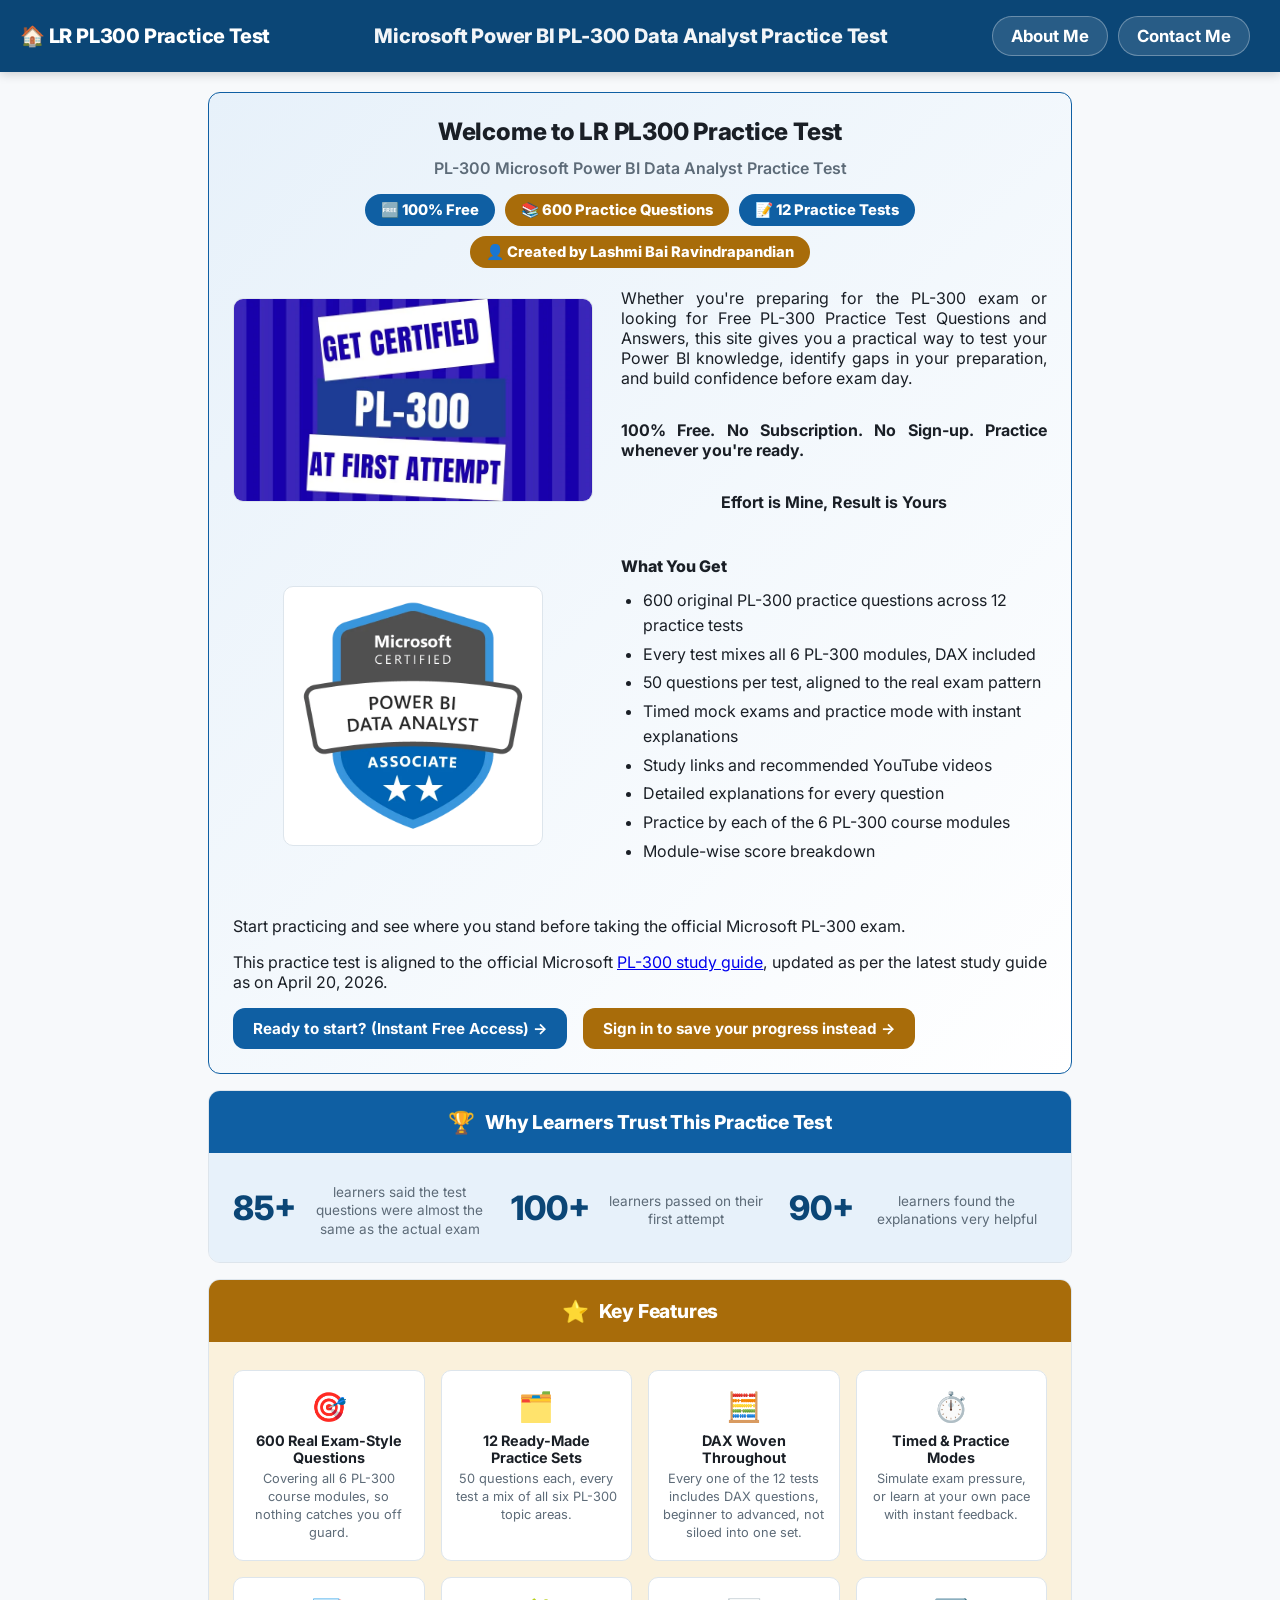
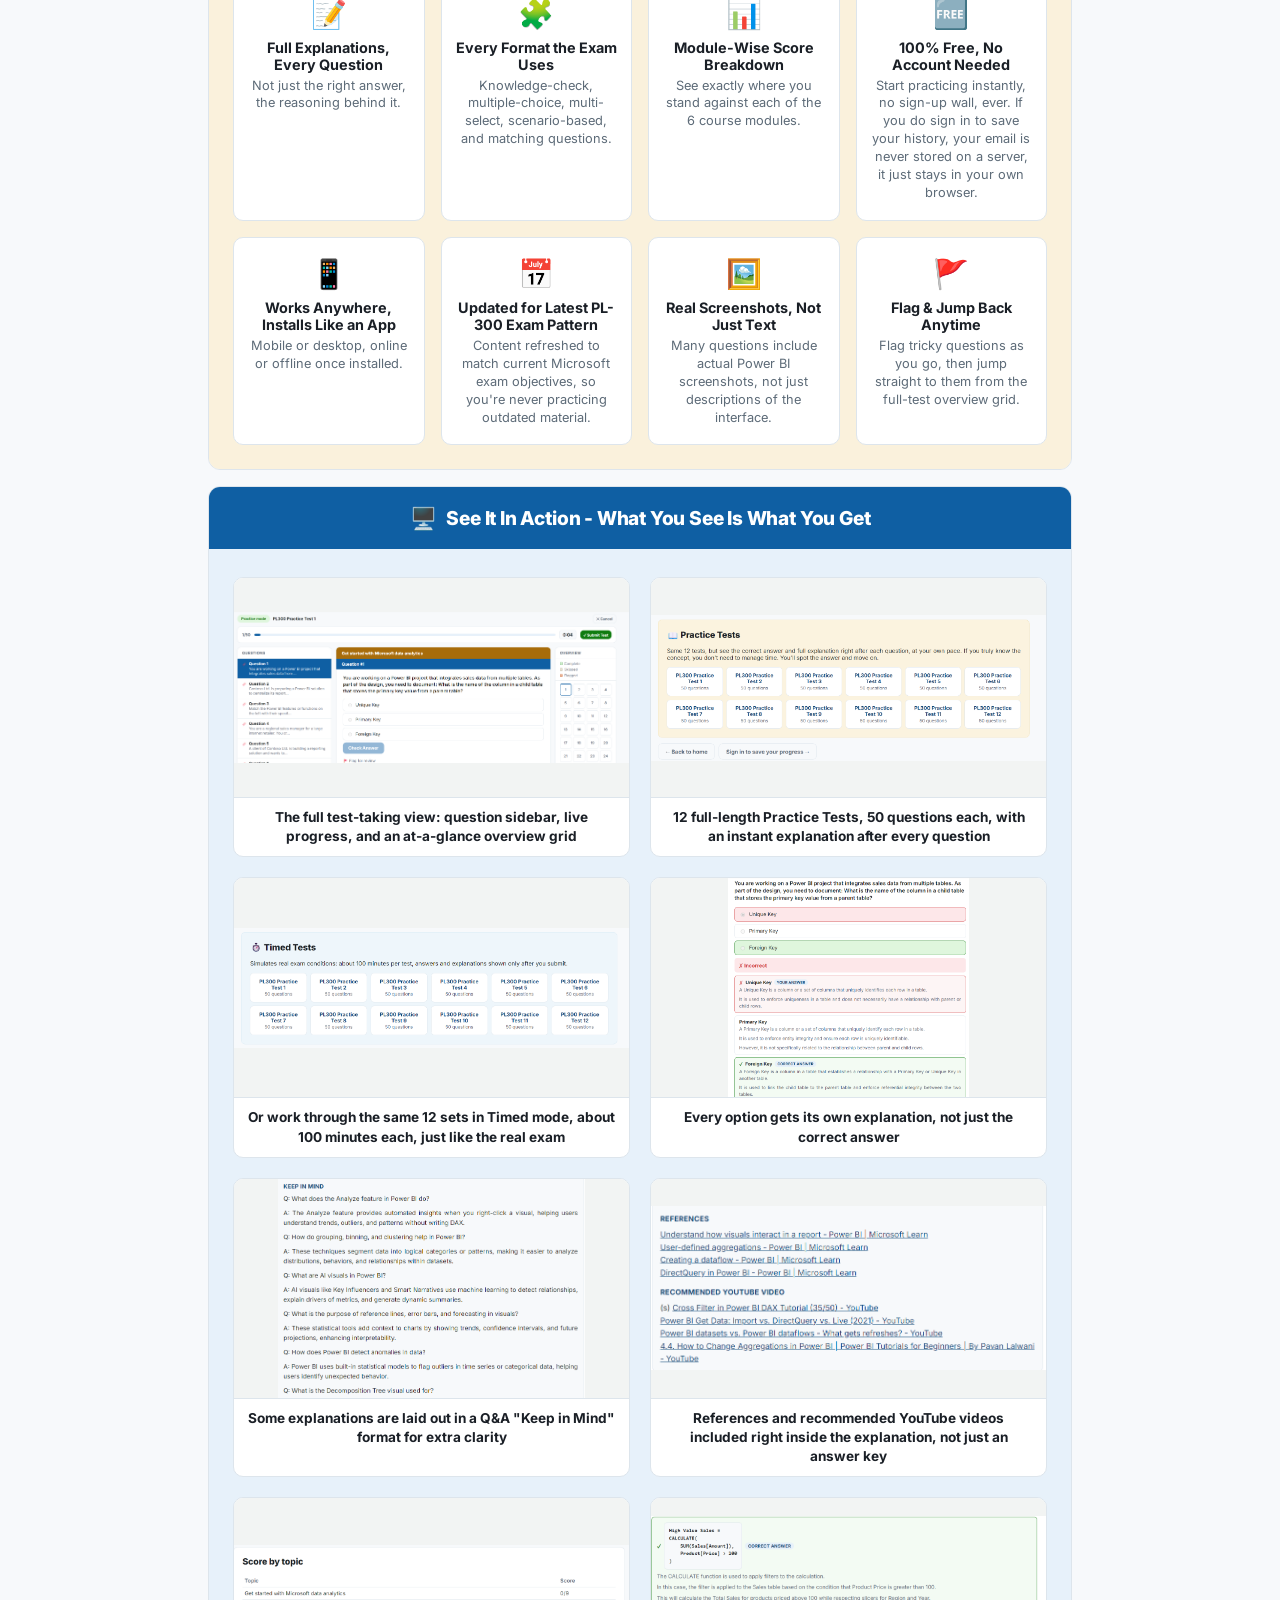
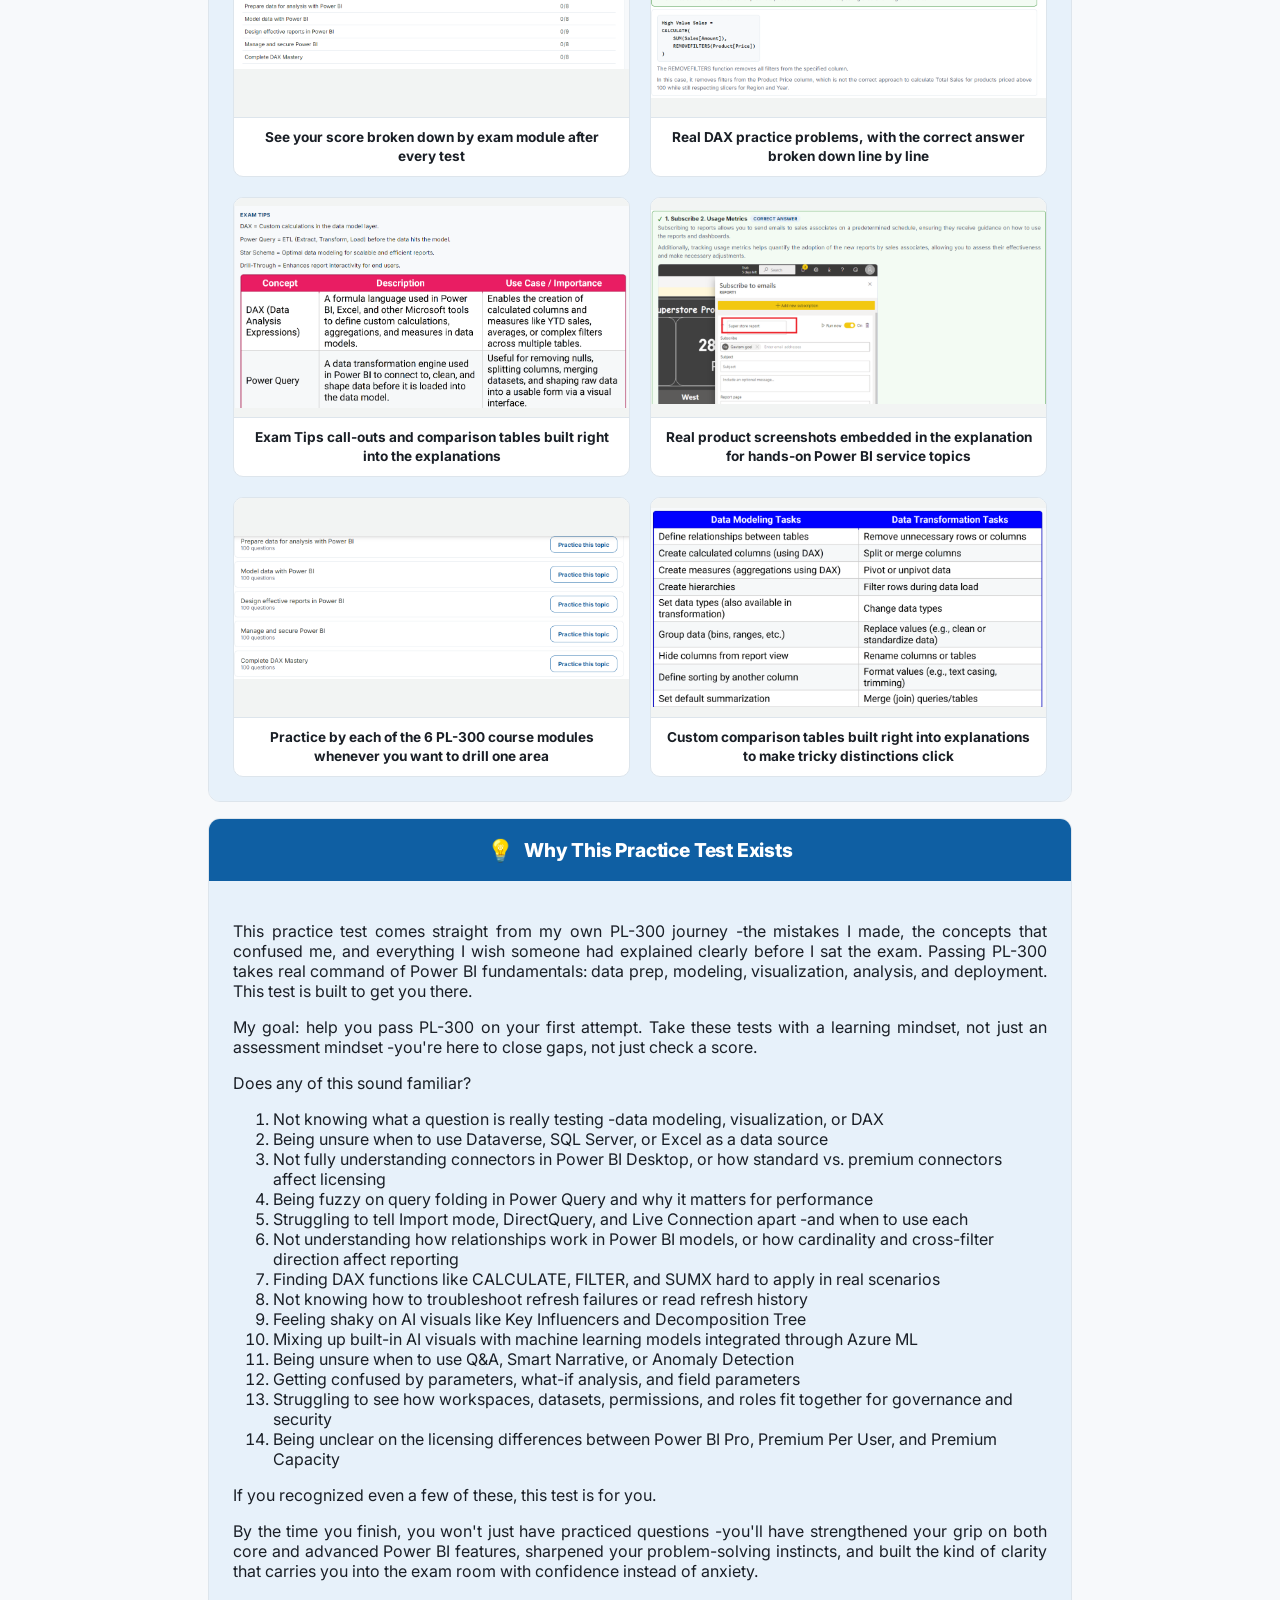
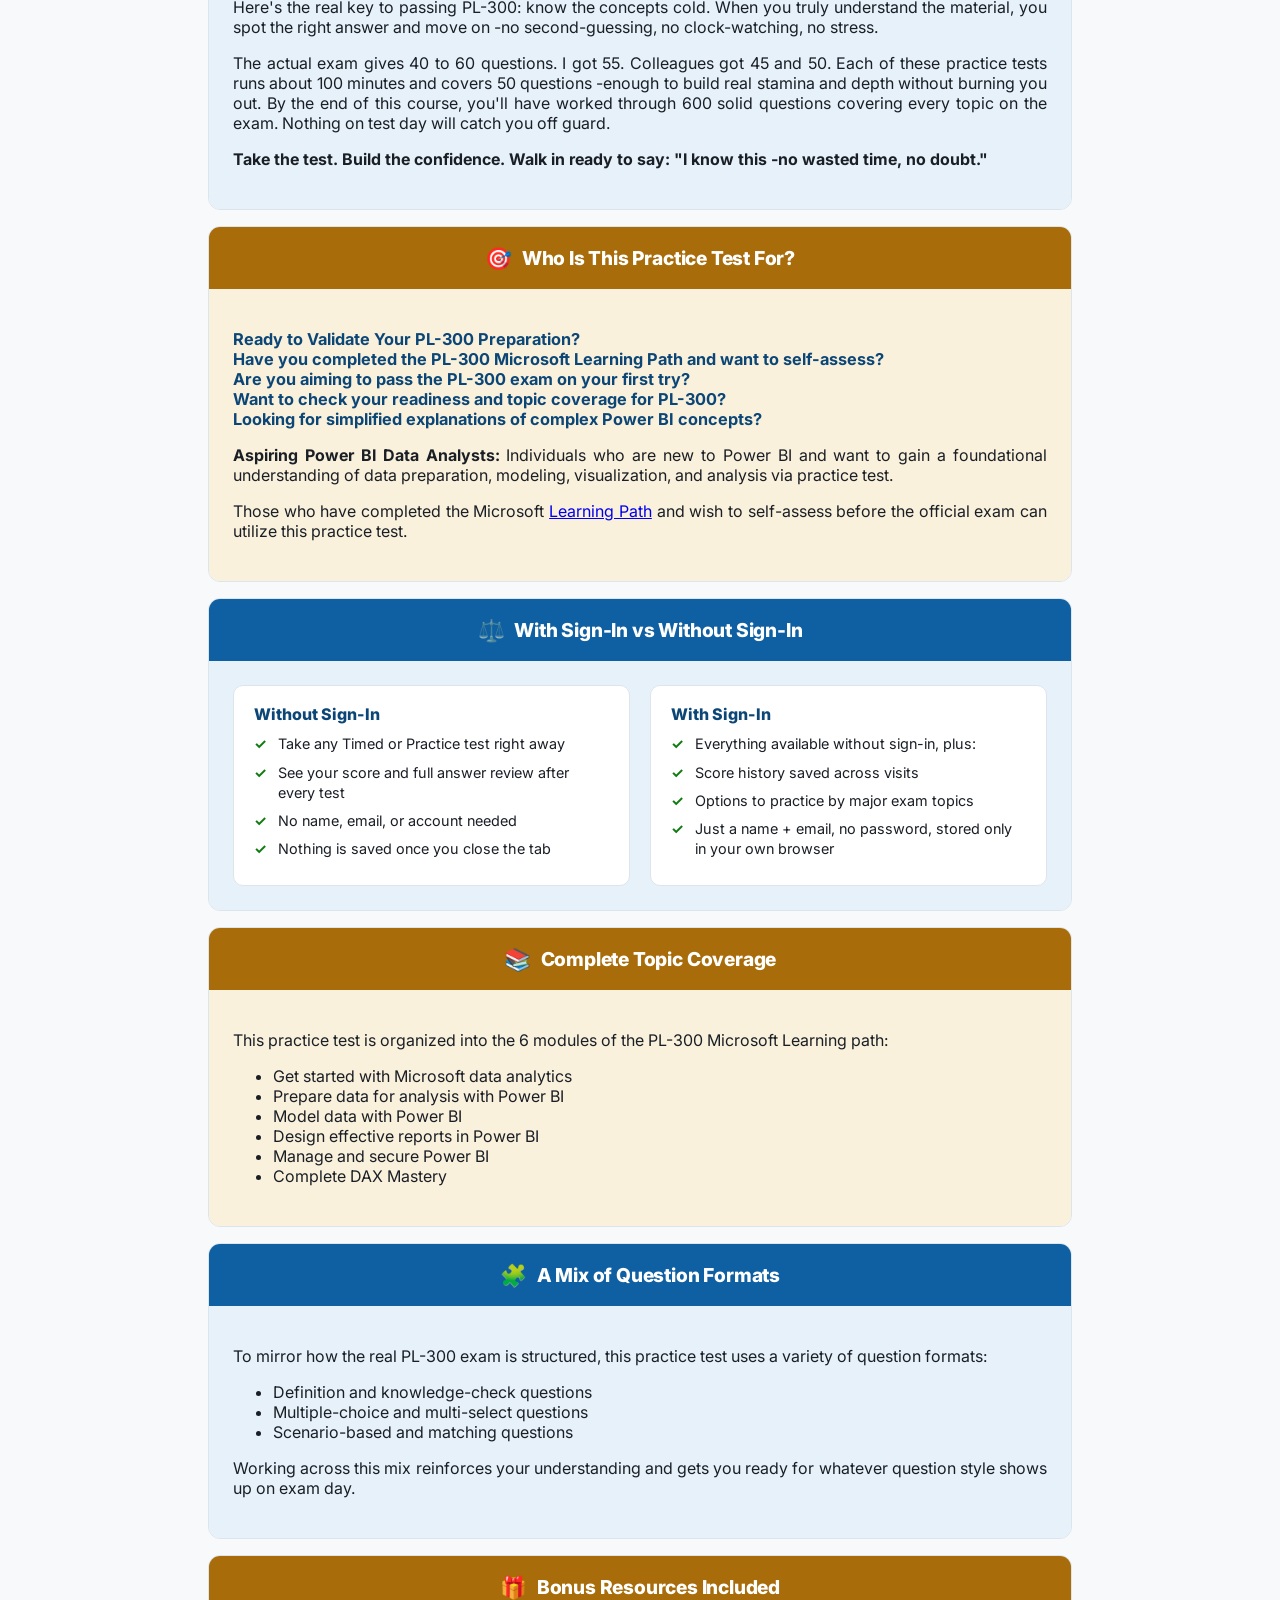
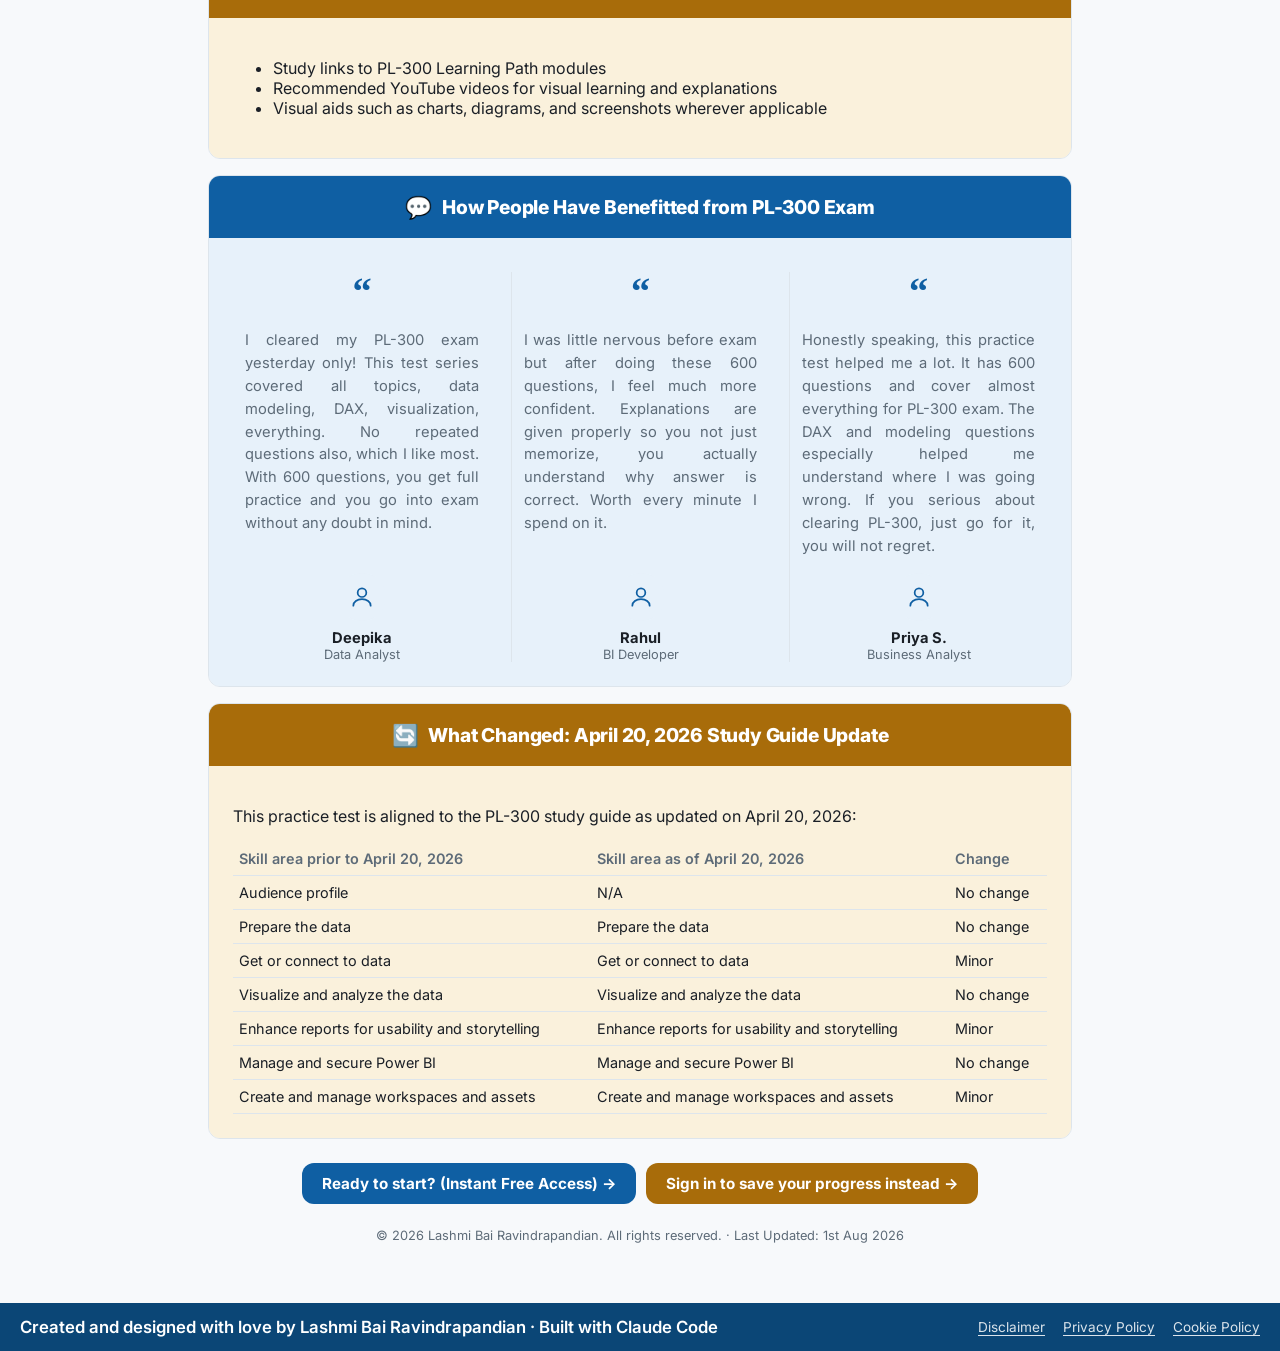
==== index.html @ 92939eab "Rewrite the 'Why I Created This Test' About page copy Per feedback: works in the "free resources wer" ====
<!doctype html>
<html lang="en">
<head>
  <meta charset="UTF-8" />
  <meta name="viewport" content="width=device-width, initial-scale=1, maximum-scale=1" />
  <title>LR PL300 Practice Test</title>
  <meta name="description" content="Free PL-300 (Microsoft Power BI Data Analyst) practice test created by Lashmi Bai Ravindrapandian, with instant explanations and score history." />
  <meta name="robots" content="index, follow" />
  <link rel="canonical" href="https://rlashmibai.github.io/LR-PL-300-Practice-Test/" />
  <meta property="og:type" content="website" />
  <meta property="og:url" content="https://rlashmibai.github.io/LR-PL-300-Practice-Test/" />
  <meta property="og:title" content="LR PL300 Practice Test" />
  <meta property="og:description" content="Free PL-300 (Microsoft Power BI Data Analyst) practice test created by Lashmi Bai Ravindrapandian, with instant explanations and score history." />
  <meta property="og:image" content="https://rlashmibai.github.io/LR-PL-300-Practice-Test/get-certified-banner.webp" />
  <meta name="twitter:card" content="summary_large_image" />
  <meta name="twitter:title" content="LR PL300 Practice Test" />
  <meta name="twitter:description" content="Free PL-300 (Microsoft Power BI Data Analyst) practice test created by Lashmi Bai Ravindrapandian, with instant explanations and score history." />
  <meta name="twitter:image" content="https://rlashmibai.github.io/LR-PL-300-Practice-Test/get-certified-banner.webp" />
  <link rel="manifest" href="manifest.json" />
  <meta name="theme-color" content="#0F5FA3" />
  <link rel="icon" href="icons/icon-192.png" />
  <link rel="apple-touch-icon" href="icons/icon-192.png" />
  <meta name="apple-mobile-web-app-capable" content="yes" />
  <meta name="apple-mobile-web-app-status-bar-style" content="default" />
  <meta name="apple-mobile-web-app-title" content="LR PL300" />
  <link rel="preconnect" href="https://fonts.googleapis.com" />
  <link rel="preconnect" href="https://fonts.gstatic.com" crossorigin />
  <link href="https://fonts.googleapis.com/css2?family=Inter:wght@400;500;600;700;800&display=swap" rel="stylesheet" />
  <link rel="stylesheet" href="style.css" />
</head>
<body>
  <header class="app-header">
    <div class="app-brand" id="appHomeLink" role="button" tabindex="0">🏠 LR PL300 Practice Test</div>
    <div class="app-header-title">Microsoft Power BI PL-300 Data Analyst Practice Test</div>
    <div class="app-header-right">
      <button class="header-nav-btn" id="headerAboutBtn" type="button">About Me</button>
      <button class="header-nav-btn" id="headerContactBtn" type="button">Contact Me</button>
      <div class="user-chip" id="userChip"></div>
    </div>
  </header>

  <button id="backToTopBtn" class="back-to-top" type="button" aria-label="Back to top" title="Back to top">▲</button>

  <div class="container">

    <!-- Home / landing page -->
    <section id="view-home" class="view active">

      <div class="card hero-card">
        <h2>Welcome to LR PL300 Practice Test</h2>
        <p class="hero-sub">PL-300 Microsoft Power BI Data Analyst Practice Test</p>
        <div class="hero-badges">
          <span class="hero-badge">🆓 100% Free</span>
          <span class="hero-badge">📚 600 Practice Questions</span>
          <span class="hero-badge">📝 12 Practice Tests</span>
          <span class="hero-badge">👤 Created by Lashmi Bai Ravindrapandian</span>
        </div>
        <div class="hero-grid">
          <img class="hero-image" src="get-certified-banner.webp" alt="Get Certified PL-300 at First Attempt" />
          <div class="hero-text">
            <p>Whether you're preparing for the PL-300 exam or looking for Free PL-300 Practice Test Questions and Answers, this site gives you a practical way to test your Power BI knowledge, identify gaps in your preparation, and build confidence before exam day.</p>
            <p><strong>100% Free. No Subscription. No Sign-up. Practice whenever you're ready.</strong></p>
            <p style="text-align:center;"><strong>Effort is Mine, Result is Yours</strong></p>
          </div>
        </div>

        <div class="hero-grid hero-grid-second">
          <img class="hero-image hero-badge-image" src="PL300-Data-Analyst-badge.webp" alt="Microsoft Certified: Power BI Data Analyst Associate badge" />
          <div class="hero-text">
            <p class="hero-text-list-heading">What You Get</p>
            <ul class="hero-text-list">
              <li>600 original PL-300 practice questions across 12 practice tests</li>
              <li>Every test mixes all 6 PL-300 modules, DAX included</li>
              <li>50 questions per test, aligned to the real exam pattern</li>
              <li>Timed mock exams and practice mode with instant explanations</li>
              <li>Study links and recommended YouTube videos</li>
              <li>Detailed explanations for every question</li>
              <li>Practice by each of the 6 PL-300 course modules</li>
              <li>Module-wise score breakdown</li>
            </ul>
          </div>
        </div>

        <div class="hero-closing">
          <p>Start practicing and see where you stand before taking the official Microsoft PL-300 exam.</p>
          <p>This practice test is aligned to the official Microsoft <a href="https://learn.microsoft.com/en-us/credentials/certifications/resources/study-guides/pl-300" target="_blank" rel="noopener">PL-300 study guide</a>, updated as per the latest study guide as on April 20, 2026.</p>
          <div class="btn-row">
            <button id="homeReadyBtn" class="btn brand-a">Ready to start? (Instant Free Access) →</button>
            <button id="homeGoToLoginBtn" class="btn brand-b">Sign in to save your progress instead →</button>
          </div>
        </div>
      </div>

      <div class="split-card pair-a">
        <div class="split-head"><span class="split-icon">🏆</span> Why Learners Trust This Practice Test</div>
        <div class="split-body">
          <div class="stats-row">
            <div class="stat-item stat-count-item">
              <div class="stat-count">85+</div>
              <div class="stat-count-label">learners said the test questions were almost the same as the actual exam</div>
            </div>
            <div class="stat-item stat-count-item">
              <div class="stat-count">100+</div>
              <div class="stat-count-label">learners passed on their first attempt</div>
            </div>
            <div class="stat-item stat-count-item">
              <div class="stat-count">90+</div>
              <div class="stat-count-label">learners found the explanations very helpful</div>
            </div>
          </div>
        </div>
      </div>

      <div class="split-card pair-b">
        <div class="split-head"><span class="split-icon">⭐</span> Key Features</div>
        <div class="split-body">
          <div class="feature-grid">
            <div class="feature-card-item">
              <div class="fci-icon">🎯</div>
              <div class="fci-title">600 Real Exam-Style Questions</div>
              <div class="fci-desc">Covering all 6 PL-300 course modules, so nothing catches you off guard.</div>
            </div>
            <div class="feature-card-item">
              <div class="fci-icon">🗂️</div>
              <div class="fci-title">12 Ready-Made Practice Sets</div>
              <div class="fci-desc">50 questions each, every test a mix of all six PL-300 topic areas.</div>
            </div>
            <div class="feature-card-item">
              <div class="fci-icon">🧮</div>
              <div class="fci-title">DAX Woven Throughout</div>
              <div class="fci-desc">Every one of the 12 tests includes DAX questions, beginner to advanced, not siloed into one set.</div>
            </div>
            <div class="feature-card-item">
              <div class="fci-icon">⏱️</div>
              <div class="fci-title">Timed &amp; Practice Modes</div>
              <div class="fci-desc">Simulate exam pressure, or learn at your own pace with instant feedback.</div>
            </div>
            <div class="feature-card-item">
              <div class="fci-icon">📝</div>
              <div class="fci-title">Full Explanations, Every Question</div>
              <div class="fci-desc">Not just the right answer, the reasoning behind it.</div>
            </div>
            <div class="feature-card-item">
              <div class="fci-icon">🧩</div>
              <div class="fci-title">Every Format the Exam Uses</div>
              <div class="fci-desc">Knowledge-check, multiple-choice, multi-select, scenario-based, and matching questions.</div>
            </div>
            <div class="feature-card-item">
              <div class="fci-icon">📊</div>
              <div class="fci-title">Module-Wise Score Breakdown</div>
              <div class="fci-desc">See exactly where you stand against each of the 6 course modules.</div>
            </div>
            <div class="feature-card-item">
              <div class="fci-icon">🆓</div>
              <div class="fci-title">100% Free, No Account Needed</div>
              <div class="fci-desc">Start practicing instantly, no sign-up wall, ever. If you do sign in to save your history, your email is never stored on a server, it just stays in your own browser.</div>
            </div>
            <div class="feature-card-item">
              <div class="fci-icon">📱</div>
              <div class="fci-title">Works Anywhere, Installs Like an App</div>
              <div class="fci-desc">Mobile or desktop, online or offline once installed.</div>
            </div>
            <div class="feature-card-item">
              <div class="fci-icon">📅</div>
              <div class="fci-title">Updated for Latest PL-300 Exam Pattern</div>
              <div class="fci-desc">Content refreshed to match current Microsoft exam objectives, so you're never practicing outdated material.</div>
            </div>
            <div class="feature-card-item">
              <div class="fci-icon">🖼️</div>
              <div class="fci-title">Real Screenshots, Not Just Text</div>
              <div class="fci-desc">Many questions include actual Power BI screenshots, not just descriptions of the interface.</div>
            </div>
            <div class="feature-card-item">
              <div class="fci-icon">🚩</div>
              <div class="fci-title">Flag &amp; Jump Back Anytime</div>
              <div class="fci-desc">Flag tricky questions as you go, then jump straight to them from the full-test overview grid.</div>
            </div>
          </div>
        </div>
      </div>

      <div class="split-card pair-a">
        <div class="split-head"><span class="split-icon">🖥️</span> See It In Action - What You See Is What You Get</div>
        <div class="split-body">
          <div class="screenshot-grid">
            <figure class="screenshot-item">
              <img src="images/wysiwyg-overview.png" alt="The full test-taking view with question sidebar, live progress, and answer overview" loading="lazy" />
              <figcaption>The full test-taking view: question sidebar, live progress, and an at-a-glance overview grid</figcaption>
            </figure>
            <figure class="screenshot-item">
              <img src="images/wysiwyg-practice-tests.png" alt="Grid of 12 Practice Tests with 50 questions each" loading="lazy" />
              <figcaption>12 full-length Practice Tests, 50 questions each, with an instant explanation after every question</figcaption>
            </figure>
            <figure class="screenshot-item">
              <img src="images/wysiwyg-timed-tests.png" alt="Grid of 12 Timed Tests simulating real exam conditions" loading="lazy" />
              <figcaption>Or work through the same 12 sets in Timed mode, about 100 minutes each, just like the real exam</figcaption>
            </figure>
            <figure class="screenshot-item">
              <img src="images/wysiwyg-answers.png" alt="Every answer option shown with its own explanation, correct and incorrect" loading="lazy" />
              <figcaption>Every option gets its own explanation, not just the correct answer</figcaption>
            </figure>
            <figure class="screenshot-item">
              <img src="images/wysiwyg-qa.png" alt="An explanation written in a question-and-answer Keep in Mind format" loading="lazy" />
              <figcaption>Some explanations are laid out in a Q&amp;A "Keep in Mind" format for extra clarity</figcaption>
            </figure>
            <figure class="screenshot-item">
              <img src="images/wysiwyg-references.png" alt="References and recommended YouTube videos inside an explanation" loading="lazy" />
              <figcaption>References and recommended YouTube videos included right inside the explanation, not just an answer key</figcaption>
            </figure>
            <figure class="screenshot-item">
              <img src="images/wysiwyg-scores.png" alt="Score breakdown by PL-300 exam module after a test" loading="lazy" />
              <figcaption>See your score broken down by exam module after every test</figcaption>
            </figure>
            <figure class="screenshot-item">
              <img src="images/wysiwyg-dax.png" alt="A DAX CALCULATE practice question with the correct answer explained line by line" loading="lazy" />
              <figcaption>Real DAX practice problems, with the correct answer broken down line by line</figcaption>
            </figure>
            <figure class="screenshot-item">
              <img src="images/wysiwyg-exam-tips.png" alt="An Exam Tips call-out with a comparison table of Power BI concepts" loading="lazy" />
              <figcaption>Exam Tips call-outs and comparison tables built right into the explanations</figcaption>
            </figure>
            <figure class="screenshot-item">
              <img src="images/wysiwyg-product-screenshot.png" alt="A real Power BI service screenshot embedded inside an explanation" loading="lazy" />
              <figcaption>Real product screenshots embedded in the explanation for hands-on Power BI service topics</figcaption>
            </figure>
            <figure class="screenshot-item">
              <img src="images/wysiwyg-practice-by-topic.png" alt="List of PL-300 course modules, each with a Practice this topic button" loading="lazy" />
              <figcaption>Practice by each of the 6 PL-300 course modules whenever you want to drill one area</figcaption>
            </figure>
            <figure class="screenshot-item">
              <img src="images/wysiwyg-custom-explanation.png" alt="A custom comparison table of data modeling tasks versus data transformation tasks" loading="lazy" />
              <figcaption>Custom comparison tables built right into explanations to make tricky distinctions click</figcaption>
            </figure>
          </div>
        </div>
      </div>

      <div class="split-card pair-a">
        <div class="split-head"><span class="split-icon">💡</span> Why This Practice Test Exists</div>
        <div class="split-body">
          <p>This practice test comes straight from my own PL-300 journey -the mistakes I made, the concepts that confused me, and everything I wish someone had explained clearly before I sat the exam. Passing PL-300 takes real command of Power BI fundamentals: data prep, modeling, visualization, analysis, and deployment. This test is built to get you there.</p>
          <p>My goal: help you pass PL-300 on your first attempt. Take these tests with a learning mindset, not just an assessment mindset -you're here to close gaps, not just check a score.</p>
          <p>Does any of this sound familiar?</p>
          <ol>
            <li>Not knowing what a question is really testing -data modeling, visualization, or DAX</li>
            <li>Being unsure when to use Dataverse, SQL Server, or Excel as a data source</li>
            <li>Not fully understanding connectors in Power BI Desktop, or how standard vs. premium connectors affect licensing</li>
            <li>Being fuzzy on query folding in Power Query and why it matters for performance</li>
            <li>Struggling to tell Import mode, DirectQuery, and Live Connection apart -and when to use each</li>
            <li>Not understanding how relationships work in Power BI models, or how cardinality and cross-filter direction affect reporting</li>
            <li>Finding DAX functions like CALCULATE, FILTER, and SUMX hard to apply in real scenarios</li>
            <li>Not knowing how to troubleshoot refresh failures or read refresh history</li>
            <li>Feeling shaky on AI visuals like Key Influencers and Decomposition Tree</li>
            <li>Mixing up built-in AI visuals with machine learning models integrated through Azure ML</li>
            <li>Being unsure when to use Q&amp;A, Smart Narrative, or Anomaly Detection</li>
            <li>Getting confused by parameters, what-if analysis, and field parameters</li>
            <li>Struggling to see how workspaces, datasets, permissions, and roles fit together for governance and security</li>
            <li>Being unclear on the licensing differences between Power BI Pro, Premium Per User, and Premium Capacity</li>
          </ol>
          <p>If you recognized even a few of these, this test is for you.</p>
          <p>By the time you finish, you won't just have practiced questions -you'll have strengthened your grip on both core and advanced Power BI features, sharpened your problem-solving instincts, and built the kind of clarity that carries you into the exam room with confidence instead of anxiety.</p>
          <p>Here's the real key to passing PL-300: know the concepts cold. When you truly understand the material, you spot the right answer and move on -no second-guessing, no clock-watching, no stress.</p>
          <p>The actual exam gives 40 to 60 questions. I got 55. Colleagues got 45 and 50. Each of these practice tests runs about 100 minutes and covers 50 questions -enough to build real stamina and depth without burning you out. By the end of this course, you'll have worked through 600 solid questions covering every topic on the exam. Nothing on test day will catch you off guard.</p>
          <p><strong>Take the test. Build the confidence. Walk in ready to say: "I know this -no wasted time, no doubt."</strong></p>
        </div>
      </div>

      <div class="split-card pair-b">
        <div class="split-head"><span class="split-icon">🎯</span> Who Is This Practice Test For?</div>
        <div class="split-body">
          <p class="who-tagline">Ready to Validate Your PL-300 Preparation?<br />Have you completed the PL-300 Microsoft Learning Path and want to self-assess?<br />Are you aiming to pass the PL-300 exam on your first try?<br />Want to check your readiness and topic coverage for PL-300?<br />Looking for simplified explanations of complex Power BI concepts?</p>
          <p><strong>Aspiring Power BI Data Analysts:</strong> Individuals who are new to Power BI and want to gain a foundational understanding of data preparation, modeling, visualization, and analysis via practice test.</p>
          <p>Those who have completed the Microsoft <a href="https://learn.microsoft.com/en-us/training/courses/pl-300t00" target="_blank" rel="noopener">Learning Path</a> and wish to self-assess before the official exam can utilize this practice test.</p>
        </div>
      </div>

      <div class="split-card pair-a">
        <div class="split-head"><span class="split-icon">⚖️</span> With Sign-In vs Without Sign-In</div>
        <div class="split-body">
          <div class="compare-grid">
            <div class="compare-col">
              <div class="compare-col-title">Without Sign-In</div>
              <ul class="compare-list">
                <li>Take any Timed or Practice test right away</li>
                <li>See your score and full answer review after every test</li>
                <li>No name, email, or account needed</li>
                <li>Nothing is saved once you close the tab</li>
              </ul>
            </div>
            <div class="compare-col">
              <div class="compare-col-title">With Sign-In</div>
              <ul class="compare-list">
                <li>Everything available without sign-in, plus:</li>
                <li>Score history saved across visits</li>
                <li>Options to practice by major exam topics</li>
                <li>Just a name + email, no password, stored only in your own browser</li>
              </ul>
            </div>
          </div>
        </div>
      </div>

      <div class="split-card pair-b">
        <div class="split-head"><span class="split-icon">📚</span> Complete Topic Coverage</div>
        <div class="split-body">
          <p>This practice test is organized into the 6 modules of the PL-300 Microsoft Learning path:</p>
          <ul>
            <li>Get started with Microsoft data analytics</li>
            <li>Prepare data for analysis with Power BI</li>
            <li>Model data with Power BI</li>
            <li>Design effective reports in Power BI</li>
            <li>Manage and secure Power BI</li>
            <li>Complete DAX Mastery</li>
          </ul>
        </div>
      </div>

      <div class="split-card pair-a">
        <div class="split-head"><span class="split-icon">🧩</span> A Mix of Question Formats</div>
        <div class="split-body">
          <p>To mirror how the real PL-300 exam is structured, this practice test uses a variety of question formats:</p>
          <ul>
            <li>Definition and knowledge-check questions</li>
            <li>Multiple-choice and multi-select questions</li>
            <li>Scenario-based and matching questions</li>
          </ul>
          <p>Working across this mix reinforces your understanding and gets you ready for whatever question style shows up on exam day.</p>
        </div>
      </div>

      <div class="split-card pair-b">
        <div class="split-head"><span class="split-icon">🎁</span> Bonus Resources Included</div>
        <div class="split-body">
          <ul>
            <li>Study links to PL-300 Learning Path modules</li>
            <li>Recommended YouTube videos for visual learning and explanations</li>
            <li>Visual aids such as charts, diagrams, and screenshots wherever applicable</li>
          </ul>
        </div>
      </div>

      <div class="split-card pair-a">
        <div class="split-head"><span class="split-icon">💬</span> How People Have Benefitted from PL-300 Exam</div>
        <div class="split-body">
        <div class="testimonial-grid">
          <div class="testimonial-card">
            <div class="testimonial-quote-mark">&ldquo;</div>
            <p class="testimonial-text">I cleared my PL-300 exam yesterday only! This test series covered all topics, data modeling, DAX, visualization, everything. No repeated questions also, which I like most. With 600 questions, you get full practice and you go into exam without any doubt in mind.</p>
            <div class="testimonial-avatar">
              <svg viewBox="0 0 24 24" fill="none"><circle cx="12" cy="8" r="4" stroke="currentColor" stroke-width="1.6"/><path d="M4 20c0-3.5 3.5-6 8-6s8 2.5 8 6" stroke="currentColor" stroke-width="1.6" stroke-linecap="round"/></svg>
            </div>
            <div class="testimonial-name">Deepika</div>
            <div class="testimonial-role">Data Analyst</div>
          </div>
          <div class="testimonial-card">
            <div class="testimonial-quote-mark">&ldquo;</div>
            <p class="testimonial-text">I was little nervous before exam but after doing these 600 questions, I feel much more confident. Explanations are given properly so you not just memorize, you actually understand why answer is correct. Worth every minute I spend on it.</p>
            <div class="testimonial-avatar">
              <svg viewBox="0 0 24 24" fill="none"><circle cx="12" cy="8" r="4" stroke="currentColor" stroke-width="1.6"/><path d="M4 20c0-3.5 3.5-6 8-6s8 2.5 8 6" stroke="currentColor" stroke-width="1.6" stroke-linecap="round"/></svg>
            </div>
            <div class="testimonial-name">Rahul</div>
            <div class="testimonial-role">BI Developer</div>
          </div>
          <div class="testimonial-card">
            <div class="testimonial-quote-mark">&ldquo;</div>
            <p class="testimonial-text">Honestly speaking, this practice test helped me a lot. It has 600 questions and cover almost everything for PL-300 exam. The DAX and modeling questions especially helped me understand where I was going wrong. If you serious about clearing PL-300, just go for it, you will not regret.</p>
            <div class="testimonial-avatar">
              <svg viewBox="0 0 24 24" fill="none"><circle cx="12" cy="8" r="4" stroke="currentColor" stroke-width="1.6"/><path d="M4 20c0-3.5 3.5-6 8-6s8 2.5 8 6" stroke="currentColor" stroke-width="1.6" stroke-linecap="round"/></svg>
            </div>
            <div class="testimonial-name">Priya S.</div>
            <div class="testimonial-role">Business Analyst</div>
          </div>
        </div>
        </div>
      </div>

      <div class="split-card pair-b">
        <div class="split-head"><span class="split-icon">🔄</span> What Changed: April 20, 2026 Study Guide Update</div>
        <div class="split-body">
          <p>This practice test is aligned to the PL-300 study guide as updated on April 20, 2026:</p>
          <table>
            <thead>
              <tr><th>Skill area prior to April 20, 2026</th><th>Skill area as of April 20, 2026</th><th>Change</th></tr>
            </thead>
            <tbody>
              <tr><td>Audience profile</td><td>N/A</td><td>No change</td></tr>
              <tr><td>Prepare the data</td><td>Prepare the data</td><td>No change</td></tr>
              <tr><td>Get or connect to data</td><td>Get or connect to data</td><td>Minor</td></tr>
              <tr><td>Visualize and analyze the data</td><td>Visualize and analyze the data</td><td>No change</td></tr>
              <tr><td>Enhance reports for usability and storytelling</td><td>Enhance reports for usability and storytelling</td><td>Minor</td></tr>
              <tr><td>Manage and secure Power BI</td><td>Manage and secure Power BI</td><td>No change</td></tr>
              <tr><td>Create and manage workspaces and assets</td><td>Create and manage workspaces and assets</td><td>Minor</td></tr>
            </tbody>
          </table>
        </div>
      </div>

      <div class="btn-row home-bottom-cta">
        <button id="homeReadyBtnBottom" class="btn brand-a">Ready to start? (Instant Free Access) →</button>
        <button id="homeGoToLoginBtnBottom" class="btn brand-b">Sign in to save your progress instead →</button>
      </div>

      <p class="copyright-note">&copy; 2026 Lashmi Bai Ravindrapandian. All rights reserved. &middot; Last Updated: 1st Aug 2026</p>

    </section>

    <!-- Choose Test: hero + 12 test-set buttons, no sign-in required -->
    <section id="view-choose-test" class="view">
      <div class="card hero-card">
        <div class="eyebrow">Microsoft Power BI PL-300 Exam</div>
        <h2>PL-300 Microsoft Power BI Data Analyst Practice Test</h2>
        <p class="hero-sub">Prepare smarter, not harder.</p>
        <p>Pick any test below to jump straight in, no sign-in required. All 12 tests are 50 questions each, every one blending all six PL-300 topic areas (including DAX) for realistic, well-rounded practice.</p>
      </div>

      <div class="card tint-blue">
        <h2>⏱️ Timed Tests</h2>
        <p>Simulates real exam conditions: about 100 minutes per test, answers and explanations shown only after you submit.</p>
        <div class="test-grid" id="chooseTimedGrid"></div>
      </div>

      <div class="card tint-gold">
        <h2>📖 Practice Tests</h2>
        <p>Same 12 tests, but see the correct answer and full explanation right after each question, at your own pace. If you truly know the concept, you don't need to manage time. You'll spot the answer and move on.</p>
        <div class="test-grid" id="choosePracticeGrid"></div>
      </div>

      <div class="btn-row">
        <button id="chooseTestGoHomeBtn" class="btn ghost">← Back to home</button>
        <button id="chooseTestLoginBtn" class="btn ghost">Sign in to save your progress →</button>
      </div>
    </section>

    <!-- Welcome / guest login -->
    <section id="view-welcome" class="view">
      <div class="card">
        <h2>Start practicing for PL-300</h2>
        <p>No account or password needed, just enter your name and email so we can save your scores and let you pick up where you left off.</p>
        <form id="welcomeForm">
          <label for="nameInput">Name</label>
          <input type="text" id="nameInput" placeholder="Your name" required />
          <label for="emailInput">Email</label>
          <input type="email" id="emailInput" placeholder="you@example.com" required />
          <div class="btn-row">
            <button type="submit" class="btn">Continue</button>
          </div>
        </form>
      </div>
    </section>

    <!-- Paused test -- shown instead of the home/dashboard page whenever a
         paused test exists, until the visitor picks Resume or Start Over. -->
    <section id="view-paused-test" class="view">
      <div class="card paused-test-card" style="text-align:center;">
        <div class="paused-test-icon">⏸</div>
        <h2>You have a paused test</h2>
        <p class="paused-test-name" id="pausedTestName"></p>
        <p class="paused-test-sub">Pick up right where you left off, or start this test over from the beginning.</p>
        <div class="btn-row" style="justify-content:center;">
          <button type="button" class="btn brand-a paused-resume-btn">▶ Resume Test</button>
          <button type="button" class="btn ghost paused-start-over-btn">Start Over</button>
        </div>
      </div>
    </section>

    <!-- Dashboard -->
    <section id="view-dashboard" class="view">
      <div class="card">
        <h2 id="dashGreeting">Welcome!</h2>
        <div class="btn-row">
          <button id="logoutBtn" class="btn ghost">Sign out</button>
        </div>
      </div>

      <div class="card tint-blue">
        <h2>⏱️ Timed Tests</h2>
        <p>50 questions, about 100 minutes per test, answers shown at the end.</p>
        <div class="test-grid" id="dashTimedGrid"></div>
      </div>

      <div class="card tint-gold">
        <h2>📖 Practice Tests</h2>
        <p>Same 12 tests, instant answer and explanation after each question.</p>
        <div class="test-grid" id="dashPracticeGrid"></div>
      </div>

      <div class="card">
        <h2>Practice by topic</h2>
        <div id="sectionList" class="section-list"></div>
      </div>

      <div class="card">
        <h2>Your past attempts</h2>
        <p id="historyEmpty" style="color:var(--text-muted)">No attempts yet. Take a test to see your history here.</p>
        <table id="historyTable" style="display:none">
          <thead><tr><th>Date</th><th>Test</th><th>Score</th><th>Result</th><th>Time</th></tr></thead>
          <tbody id="historyBody"></tbody>
        </table>
      </div>
    </section>

    <!-- Test taking: sidebar question list + main question panel -->
    <section id="view-test" class="view">
      <div class="test-topbar">
        <div class="test-topbar-left">
          <span class="mode-badge timed" id="modeBadge">Timed exam mode</span>
          <span class="test-name-label" id="testNameLabel"></span>
        </div>
        <div class="test-topbar-right">
          <button id="testPauseBtn" class="btn ghost small">⏸ Pause</button>
          <button id="testCancelBtn" class="btn ghost small">✕ Cancel</button>
        </div>
      </div>

      <div class="progress-row">
        <div class="progress-count" id="progressCount">1/–</div>
        <div class="progress-bar-track"><div class="progress-bar-fill" id="progressBarFill"></div></div>
        <div class="timer" id="timerDisplay">00:00</div>
        <button id="submitTestBtn" class="btn submit-btn small">✓ Submit Test</button>
      </div>

      <div class="test-layout">
        <aside class="test-sidebar">
          <div class="test-sidebar-header">Questions</div>
          <div class="test-sidebar-list" id="questionSidebarList"></div>
        </aside>

        <div class="test-main">
          <div class="card no-pad">
            <div class="q-topic-bar" id="qTopicBar"></div>
            <div class="q-number-bar">
              <span id="qNumberLabel"></span>
            </div>
            <div class="q-body-pad">
              <div class="question-text" id="questionText"></div>
              <div id="questionBody"></div>
              <div id="checkAnswerArea"></div>
              <div class="btn-row" style="justify-content:space-between; align-items:center;">
                <label class="flag-toggle-label"><input type="checkbox" id="flagToggle" /> 🚩 Flag for review</label>
                <button id="reportQuestionBtn" class="btn ghost small" type="button">⚠️ Report Question</button>
              </div>
            </div>
          </div>

          <div class="btn-row">
            <button id="prevQBtn" class="btn secondary">← Previous</button>
            <button id="nextQBtn" class="btn">Skip / Next →</button>
          </div>
        </div>

        <aside class="test-status-grid">
          <div class="test-sidebar-header">Overview</div>
          <div class="nav-grid-legend">
            <span><i class="legend-dot complete"></i> Complete</span>
            <span><i class="legend-dot skipped"></i> Skipped</span>
            <span><i class="legend-dot flagged"></i> Flagged</span>
          </div>
          <div class="nav-grid" id="navGrid"></div>
        </aside>
      </div>
    </section>

    <!-- Results -->
    <section id="view-results" class="view">
      <div class="card score-hero">
        <div class="pct" id="scorePct">0%</div>
        <div id="scoreDetail" style="color:var(--text-muted); margin:6px 0;"></div>
        <span class="badge" id="passBadge"></span>
      </div>

      <div class="card">
        <h2>Score by topic</h2>
        <table>
          <thead><tr><th>Topic</th><th>Score</th></tr></thead>
          <tbody id="sectionBreakdownBody"></tbody>
        </table>
      </div>

      <div class="card">
        <h2>Review answers</h2>
        <div id="reviewList"></div>
      </div>

      <div class="btn-row">
        <button id="backToDashBtn" class="btn">Back to dashboard</button>
      </div>
    </section>

    <!-- About -->
    <section id="view-about" class="view">
      <div class="card hero-card" style="text-align:center;">
        <h2>About Me - Lashmi Bai Ravindrapandian</h2>
      </div>

      <div class="card">
        <p>I'm <strong>Lashmi Bai Ravindrapandian</strong>, a Strategic PMO and Digital Transformation Leader with 14+ years of experience helping organizations deliver large transformation programs.</p>
        <p>Over the years, I have partnered closely with business and technology leaders to drive delivery excellence, strengthen governance, lead product management initiatives, and simplify operations.</p>
        <p>Passionate about developing future-ready organizations where People, Process, Technology and AI work together to accelerate innovation and transformation.</p>
        <p>Whether it is identifying customer pain points, building products from concept to launch, scaling teams, driving enterprise change, or using AI and automation, I focus on creating solutions that deliver meaningful business impact.</p>
      </div>

      <div class="split-card pair-a">
        <div class="split-head"><span class="split-icon">💡</span> Why I Created This Test</div>
        <div class="split-body">
          <p>As I worked toward the <strong>PL-300 Microsoft Power BI Data Analyst certification</strong>, I wanted to understand Power BI's data preparation, modeling, visualization, and analysis capabilities more deeply. While studying, I realized that learning the material was only one part of the preparation. The real challenge was applying that knowledge to questions and recognizing where there were still gaps.</p>
          <p>When I was preparing, good free practice resources were hard to find. That is why I created this practice test — to bridge that gap for others on the same journey.</p>
          <p>I curated all 600 questions using my own study notes, then used <strong>GitHub and Claude Code</strong> to build and develop the application.</p>
          <p>I hope it helps you prepare with confidence and makes your PL-300 journey a little easier.</p>
        </div>
      </div>

      <div class="split-card pair-b">
        <div class="split-head"><span class="split-icon">❤️</span> Why This Is Free</div>
        <div class="split-body">
          <p>I believe good learning resources should be accessible to anyone who is willing to put in the effort to learn.</p>
          <p>There are many excellent courses and resources available, but I wanted to create something that could sit alongside them as a simple, practical practice tool without another subscription or paywall.</p>
          <p>So this practice test is completely free, with no ads and no hidden costs. Sign-in is optional and only exists for those who want to save their scores and practice history across visits.</p>
          <p>I built this as a learning resource, and I hope it becomes a useful part of your preparation. Use it to practice, find your gaps, and walk into your PL-300 exam feeling prepared and confident.</p>
          <p>Good luck with your certification journey.</p>
        </div>
      </div>

      <div class="btn-row">
        <button id="aboutGoHomeBtn" class="btn ghost">← Back to home</button>
      </div>
    </section>

    <!-- Contact -->
    <section id="view-contact" class="view">
      <div class="card hero-card">
        <div class="eyebrow">Get In Touch</div>
        <h2>Contact &amp; Feedback</h2>
        <p>Spotted a wrong answer, a broken link, or just want to say hello? Passed your PL-300 exam and want to share your experience? I'd love to hear from you.</p>
        <p>Send a message below and it goes straight to my inbox.</p>
        <p>Your feedback helps me improve the practice test and can help other learners preparing for the Microsoft Power BI Data Analyst (PL-300) exam.</p>
        <div class="btn-row">
          <a href="https://www.linkedin.com/in/lashmibairavindrapandian" target="_blank" rel="noopener" class="btn linkedin-btn">🔗 Connect on LinkedIn</a>
        </div>
      </div>

      <div class="card">
        <form id="contactForm">
          <label for="contactName">Name</label>
          <input type="text" id="contactName" name="name" placeholder="Your name" required />
          <label for="contactEmail">Your email</label>
          <input type="email" id="contactEmail" name="email" placeholder="you@example.com" required />
          <label for="contactMessage">Message</label>
          <textarea id="contactMessage" name="message" rows="5" placeholder="Let me know what's on your mind..." required></textarea>
          <div class="btn-row">
            <button type="submit" class="btn" id="contactSubmitBtn">Send feedback</button>
          </div>
          <p class="contact-status" id="contactStatus"></p>
        </form>
      </div>

      <div class="btn-row">
        <button id="contactGoHomeBtn" class="btn ghost">← Back to home</button>
      </div>
    </section>

    <!-- Disclaimer -->
    <section id="view-disclaimer" class="view">
      <div class="card hero-card">
        <div class="eyebrow">Legal</div>
        <h2>Disclaimer</h2>
      </div>
      <div class="card">
        <p>LR PL300 Practice Test is an independent PL-300 certification preparation resource created by Lashmi Bai Ravindrapandian. It is not affiliated with, endorsed by, sponsored by, or otherwise connected to Microsoft Corporation.</p>
        <p>Microsoft, Power BI, Power BI Desktop, Power BI Service, Power Query, DAX, PL-300, and other referenced names are trademarks of Microsoft Corporation, used for identification purposes only.</p>
        <p>All 600 questions, options, and explanations are original and personally written by me, based on my study and PL-300 preparation. They are not AI-generated. Claude Code and GitHub were used only to build, manage, and publish the website, not to create the exam content.</p>
        <p>I make every effort to keep this practice test updated with changes to the Microsoft PL-300 exam, Power BI, and related technologies. However, Microsoft may update its exam content and products at any time. Please verify the information against Microsoft's official resources before taking the exam.</p>
      </div>
      <div class="btn-row">
        <button id="disclaimerGoHomeBtn" class="btn ghost">← Back to home</button>
      </div>
    </section>

    <!-- Privacy Policy -->
    <section id="view-privacy" class="view">
      <div class="card hero-card">
        <div class="eyebrow">Legal</div>
        <h2>Privacy Policy</h2>
      </div>
      <div class="card">
        <h3>What this site collects</h3>
        <p>You can take every practice test on this site with no sign-in at all. If you choose to sign in to save your score history, all that's asked for is a name and email address, no password. That name/email and your score history are stored only in your own browser's local storage (localStorage). They are never transmitted to, or stored on, any server or database run by this site, because this site doesn't have one, it's a static page.</p>
        <p>That also means your data lives only on the device and browser you signed in with. Clearing your browser data, or switching devices/browsers, will clear it too, and there's no way for me to recover it for you.</p>
        <h3>Contact form</h3>
        <p>If you use the Contact page, the name, email, and message you submit are sent via FormSubmit.co, a third-party form-delivery service, to reach the site owner's inbox. That information is used only to respond to you, never for marketing, and never sold or shared with anyone else.</p>
        <h3>No ads, no tracking</h3>
        <p>This site runs no advertising and no third-party analytics or advertising-tracking scripts. The only external resources loaded are Google Fonts (for the site's typeface) and, each time you start a practice test, a single anonymous ping to a private Google Sheet the site owner uses to see roughly how many tests are being started. That ping contains only a timestamp and which test was opened, no name, email, or other personal data, and it is never tied to you individually.</p>
        <h3>Changes to this policy</h3>
        <p>If this policy ever changes, the update will be posted on this page.</p>
      </div>
      <div class="btn-row">
        <button id="privacyGoHomeBtn" class="btn ghost">← Back to home</button>
      </div>
    </section>

    <!-- Cookie Policy -->
    <section id="view-cookies" class="view">
      <div class="card hero-card">
        <div class="eyebrow">Legal</div>
        <h2>Cookie Policy</h2>
      </div>
      <div class="card">
        <p>This site does not use cookies for tracking, advertising, or analytics.</p>
        <p>To remember an optional sign-in (name and email) and your score history between visits, the site uses your browser's local storage (localStorage) rather than cookies. That data stays on your device and is never sent to a server.</p>
        <p>The site's font is loaded from Google Fonts. Loading a font from Google's CDN can involve a minimal technical request to Google's servers; Google's own privacy policy covers how that request is handled on their end.</p>
        <p>Because no tracking or advertising cookies are used, this site doesn't need a cookie-consent banner, but this page exists so you always know exactly what is and isn't happening with your data.</p>
      </div>
      <div class="btn-row">
        <button id="cookiesGoHomeBtn" class="btn ghost">← Back to home</button>
      </div>
    </section>

  </div>

  <footer class="app-footer">
    <div class="app-footer-left">Created and designed with love by Lashmi Bai Ravindrapandian · Built with Claude Code</div>
    <div class="app-footer-right">
      <button id="footerDisclaimerBtn" class="footer-link-btn" type="button">Disclaimer</button>
      <button id="footerPrivacyBtn" class="footer-link-btn" type="button">Privacy Policy</button>
      <button id="footerCookieBtn" class="footer-link-btn" type="button">Cookie Policy</button>
    </div>
  </footer>

  <!-- Custom confirm dialog: replaces the native browser confirm() for
       leave/cancel/submit-test prompts, which felt jarring and inconsistent
       with the rest of the app (especially on mobile). -->
  <div id="confirmModalOverlay" class="modal-overlay hidden">
    <div class="modal-card">
      <p class="modal-message" id="confirmModalMessage"></p>
      <div class="btn-row modal-actions">
        <button id="confirmModalCancelBtn" class="btn secondary">Cancel</button>
        <button id="confirmModalOkBtn" class="btn">OK</button>
      </div>
    </div>
  </div>

  <!-- Report a question issue: lets a test-taker flag a specific question (wrong
       answer, missing explanation, etc.) straight to the site owner's inbox. -->
  <div id="reportModalOverlay" class="modal-overlay hidden">
    <div class="modal-card">
      <h3>Report a Question Issue</h3>
      <p class="modal-message">Select all that apply:</p>
      <div class="report-reasons">
        <label><input type="checkbox" value="Explanation missing" /> Explanation missing</label>
        <label><input type="checkbox" value="Wrong answer" /> Wrong answer</label>
        <label><input type="checkbox" value="Images missing" /> Images missing</label>
        <label><input type="checkbox" value="Duplicate question" /> Duplicate question</label>
        <label><input type="checkbox" value="Outdated question" /> Outdated question</label>
        <label><input type="checkbox" value="Other" /> Other</label>
      </div>
      <textarea id="reportDetails" rows="3" placeholder="Optional: add any extra detail..."></textarea>
      <div class="btn-row modal-actions">
        <button id="reportModalCancelBtn" class="btn secondary">Cancel</button>
        <button id="reportModalSubmitBtn" class="btn">Submit Report</button>
      </div>
      <p class="report-status" id="reportStatus"></p>
    </div>
  </div>

  <script src="app.js"></script>
  <script>
    if ("serviceWorker" in navigator) {
      window.addEventListener("load", () => {
        navigator.serviceWorker.register("sw.js").catch((err) => console.warn("SW registration failed:", err));
      });
    }
  </script>
</body>
</html>
---- style.css ----
:root {
  --accent: #0f5fa3;
  --accent-dark: #0b4676;
  --accent-light: #e7f1fa;
  --green: #107c10;
  --red: #d13438;
  --amber: #ca5010;
  --bg: #f7f9fb;
  --card: #ffffff;
  --border: #dde5ec;
  --text: #1a1f26;
  --text-muted: #5d6b78;
  --radius: 12px;
}

* { box-sizing: border-box; }

body {
  margin: 0;
  font-family: "Inter", -apple-system, "Segoe UI", Roboto, Helvetica, Arial, sans-serif;
  background: var(--bg);
  color: var(--text);
  min-height: 100vh;
  user-select: none;
  -webkit-user-select: none;
  -ms-user-select: none;
}

/* Still allow selecting/typing inside actual form fields */
input, textarea {
  user-select: text;
  -webkit-user-select: text;
}

.app-header {
  background: var(--accent-dark);
  color: #fff;
  padding: 16px 20px;
  display: flex;
  align-items: center;
  position: sticky;
  top: 0;
  z-index: 100;
  justify-content: space-between;
  gap: 16px;
  box-shadow: 0 2px 10px rgba(0, 0, 0, 0.18);
}

.app-brand {
  font-size: 1.25rem;
  margin: 0;
  font-weight: 800;
  cursor: pointer;
  letter-spacing: -0.01em;
}
.app-brand:hover { opacity: 0.9; }

.app-header-title {
  font-size: 1.25rem; font-weight: 800; opacity: 0.95; text-align: center;
  flex: 1; padding: 0 16px; letter-spacing: -0.01em;
}
@media (max-width: 700px) {
  .app-header-title { display: none; }
}

.app-header-right { display: flex; align-items: center; gap: 10px; flex-shrink: 0; }

.header-nav-btn {
  background: rgba(255, 255, 255, 0.12);
  color: #fff;
  border: 1px solid rgba(255, 255, 255, 0.3);
  border-radius: 999px;
  padding: 9px 18px;
  font-size: 1.05rem;
  font-weight: 700;
  cursor: pointer;
  font-family: inherit;
  white-space: nowrap;
}
.header-nav-btn:hover { background: rgba(255, 255, 255, 0.22); }

.app-header .user-chip {
  font-size: 0.85rem;
  opacity: 0.9;
}
@media (max-width: 640px) {
  .header-nav-btn { padding: 7px 12px; font-size: 0.88rem; }
}

.container {
  width: 70%;
  max-width: 1100px;
  margin: 0 auto;
  padding: 20px 16px 60px;
}
.container.wide { width: 92%; max-width: 1400px; }

@media (max-width: 900px) {
  .container { width: 94%; }
  .container.wide { width: 96%; }
}

.view { display: none; }
.view.active { display: block; }

.card {
  background: var(--card);
  border: 1px solid var(--border);
  border-radius: var(--radius);
  padding: 24px;
  margin-bottom: 16px;
}

h2 { margin-top: 0; font-weight: 800; letter-spacing: -0.01em; }
h3 { margin: 18px 0 8px; font-size: 1rem; }
.card ul, .card ol { margin: 8px 0; padding-left: 22px; line-height: 1.55; }
.card li { margin-bottom: 4px; }

/* Justified body text throughout — even left/right edges on every paragraph.
   Headings, buttons, badges, and short list bullets are left as-is: justify
   only helps multi-line prose, and can leave ugly gaps in short wrapped
   bullet items, so it's scoped to actual paragraph text. */
.card p,
.split-body p,
.explanation-body p,
.option-expl-text,
.testimonial-text {
  text-align: justify;
  text-justify: inter-word;
  hyphens: none;
}

.hero-card { background: linear-gradient(135deg, var(--accent-light), #ffffff); border-color: var(--accent); }
.hero-card > h2, .hero-card > .hero-sub { text-align: center; }
.hero-badges { justify-content: center; }
.hero-grid { display: grid; grid-template-columns: minmax(240px, 360px) 1fr; gap: 28px; align-items: center; margin-bottom: 28px; }
.hero-grid-second { margin-bottom: 20px; }
.hero-image { width: 100%; height: auto; object-fit: contain; border-radius: 10px; border: 1px solid var(--border); display: block; background: #fff; }
.hero-badge-image { max-width: 260px; margin: 0 auto; padding: 14px; }
.hero-text { display: flex; flex-direction: column; justify-content: center; }
.hero-text-list-heading { margin: 0 0 4px; font-weight: 800; color: var(--text); }
.hero-text-list { margin: 0; padding-left: 22px; }
.hero-text-list li { margin-bottom: 4px; }
.hero-closing { padding-top: 4px; }
.hero-closing .btn-row { flex-wrap: nowrap; gap: 16px; }
@media (max-width: 560px) {
  .hero-closing .btn-row { flex-wrap: wrap; }
}
@media (max-width: 760px) {
  .hero-grid { grid-template-columns: 1fr; }
}

/* Soft per-section background tints (still used on Choose Test / Dashboard) */
.tint-blue   { background: #eef6fb; border-color: #d6e9f4; }
.tint-mint   { background: #f0f7f4; border-color: #d9ecE3; }
.tint-gold   { background: #fbf3df; border-color: #f0dfb0; }
.tint-amber  { background: #fff8ed; border-color: #f3e6c8; }
.tint-rose   { background: #fdf2f2; border-color: #f5dcdc; }
.tint-indigo { background: #f3f2fb; border-color: #ddd9f2; }
.tint-teal   { background: #eefaf8; border-color: #cdeee8; }
.tint-peach  { background: #fef2ea; border-color: #f6ddc9; }
.tint-warm   { background: #f7f3ed; border-color: #ece3d4; }

/* Home page: two alternating color pairs, dark heading bar (centered) + light content body */
.split-card { border-radius: var(--radius); overflow: hidden; margin-bottom: 16px; border: 1px solid var(--border); }
.split-head {
  padding: 18px 24px; text-align: center; color: #fff; font-weight: 800; font-size: 1.2rem;
  display: flex; align-items: center; justify-content: center; gap: 10px; letter-spacing: -0.01em;
}
.split-icon { font-size: 1.35rem; }
.split-body { padding: 24px; }
.split-body h2, .split-body h3 { color: var(--text); }
.pair-a .split-head { background: var(--accent); }
.pair-a .split-body { background: var(--accent-light); }
.pair-b .split-head { background: #a86c0a; }
.pair-b .split-body { background: #faf1dc; }

/* Key Features: icon-card grid inside the split-card body */
.feature-grid {
  display: grid; grid-template-columns: repeat(4, 1fr); gap: 16px; margin-top: 4px;
}
.feature-card-item {
  background: #fff; border: 1px solid var(--border); border-radius: 10px;
  padding: 18px 14px; text-align: center;
}
.fci-icon { font-size: 1.8rem; margin-bottom: 8px; }
.fci-title { font-weight: 700; font-size: 0.9rem; margin-bottom: 4px; }
.fci-desc { font-size: 0.8rem; color: var(--text-muted); line-height: 1.4; }
@media (max-width: 900px) { .feature-grid { grid-template-columns: repeat(2, 1fr); } }
@media (max-width: 480px) { .feature-grid { grid-template-columns: 1fr; } }

.who-tagline { font-weight: 700; font-size: 1.02rem; color: var(--accent-dark); }

/* "See It In Action" screenshot gallery — 2 columns so screenshots full of
   small UI text stay legible instead of shrinking to fit 3-4 per row. */
.screenshot-grid {
  display: grid; grid-template-columns: repeat(2, 1fr); gap: 20px; margin-top: 4px;
}
.screenshot-item {
  background: #fff; border: 1px solid var(--border); border-radius: 10px; overflow: hidden; margin: 0;
}
.screenshot-item img {
  width: 100%; height: 220px; object-fit: contain; background: #f2f4f3; display: block; border-bottom: 1px solid var(--border);
}
.screenshot-item figcaption {
  padding: 10px 14px; font-size: 0.85rem; font-weight: 700; color: var(--text); text-align: center; line-height: 1.4;
}
@media (max-width: 700px) {
  .screenshot-grid { grid-template-columns: 1fr; }
}

/* With sign-in / without sign-in comparison */
.compare-grid { display: grid; grid-template-columns: 1fr 1fr; gap: 20px; }
.compare-col { background: #fff; border: 1px solid var(--border); border-radius: 10px; padding: 18px 20px; }
.compare-col-title { font-weight: 800; margin-bottom: 10px; color: var(--accent-dark); }
.compare-list { list-style: none; padding-left: 0; margin: 0; }
.compare-list li { padding-left: 24px; position: relative; margin-bottom: 8px; font-size: 0.9rem; line-height: 1.4; }
.compare-list li::before { content: "✓"; position: absolute; left: 0; color: var(--green); font-weight: 700; }
@media (max-width: 640px) { .compare-grid { grid-template-columns: 1fr; } }

.copyright-note { text-align: center; font-size: 0.8rem; color: var(--text-muted); margin: 8px 0 0; }

/* Site footer bar, visible on every page */
.app-footer {
  background: var(--accent-dark); color: rgba(255, 255, 255, 0.85);
  padding: 14px 20px; display: flex; align-items: center; justify-content: space-between;
  flex-wrap: wrap; gap: 8px 20px; font-size: 0.85rem;
}
.app-footer-left { font-weight: 600; color: #fff; font-size: 1.05rem; }
.app-footer-center { color: rgba(255, 255, 255, 0.7); }
.app-footer-right { display: flex; gap: 18px; flex-wrap: wrap; }
.footer-link-btn {
  background: none; border: none; color: rgba(255, 255, 255, 0.85); cursor: pointer;
  font-family: inherit; font-size: 0.85rem; padding: 0; text-decoration: underline;
  text-underline-offset: 3px;
}
.footer-link-btn:hover { color: #fff; }
@media (max-width: 700px) {
  .app-footer { flex-direction: column; text-align: center; }
}

/* Floating back-to-top button, visible on every page once you've scrolled down */
.back-to-top {
  position: fixed; right: 22px; bottom: 22px; z-index: 90;
  width: 46px; height: 46px; border-radius: 14px; border: none;
  background: var(--accent); color: #fff; font-size: 1rem; cursor: pointer;
  box-shadow: 0 4px 14px rgba(0, 0, 0, 0.25);
  display: none; align-items: center; justify-content: center;
}
.back-to-top.visible { display: flex; }
.back-to-top:hover { background: var(--accent-dark); }

.load-error-banner {
  background: #fff8ed; border-color: #f3e6c8; color: var(--amber);
  display: flex; align-items: center; justify-content: space-between; gap: 12px;
  font-weight: 600; font-size: 0.9rem;
}

/* Dedicated "you have a paused test" screen -- shown instead of the home/
   dashboard page (see boot()/pauseTest() in app.js) whenever a test saved
   via the Pause button, or picked up automatically after an accidental
   refresh, is still waiting to be resumed or discarded. */
.paused-test-card {
  max-width: 460px; margin: 40px auto; padding: 40px 32px;
}
.paused-test-icon { font-size: 2.4rem; margin-bottom: 6px; }
.paused-test-name { font-weight: 700; font-size: 1.1rem; color: var(--accent-dark); margin: 4px 0 10px; }
.paused-test-sub { color: var(--text-muted); margin-bottom: 20px; }
.eyebrow {
  font-size: 0.78rem; font-weight: 700; text-transform: uppercase; letter-spacing: 0.04em;
  color: var(--accent-dark); margin-bottom: 8px;
}
.hero-sub { font-weight: 600; color: var(--text-muted); margin-top: -8px; }
.hero-badges { display: flex; gap: 10px; flex-wrap: wrap; margin: 12px 0 4px; }
.hero-badge {
  display: inline-flex; align-items: center; gap: 6px;
  background: var(--accent); color: #fff; font-weight: 800; font-size: 0.92rem;
  padding: 7px 16px; border-radius: 999px;
}
.hero-badge:nth-child(even) { background: #a86c0a; }
.feature-list {
  list-style: none; padding-left: 0; margin: 8px 0 0;
  display: grid; grid-template-columns: 1fr 1fr; gap: 4px 24px;
}
.feature-list li {
  padding-left: 26px; position: relative; margin-bottom: 8px;
}
.feature-list li::before {
  content: "✓"; position: absolute; left: 0; color: var(--green); font-weight: 700;
}
@media (max-width: 640px) {
  .feature-list { grid-template-columns: 1fr; }
}

/* Trust stats row */
.stats-row {
  display: grid; grid-template-columns: repeat(3, 1fr); gap: 20px;
}
.stat-item {
  display: flex; align-items: center; gap: 12px;
}
@media (max-width: 620px) {
  .stats-row { grid-template-columns: 1fr; gap: 16px; }
}
.stat-ring { width: 76px; height: 76px; flex-shrink: 0; transform: rotate(-90deg); }
.stat-ring-track { fill: none; stroke: var(--accent-light); stroke-width: 5; }
.stat-ring-fill { fill: none; stroke: var(--accent); stroke-width: 5; stroke-linecap: round; }
.stat-pct-wrap { position: relative; margin-left: -88px; width: 76px; text-align: center; pointer-events: none; }
.stat-pct { font-weight: 800; font-size: 1.35rem; color: #000; }
.stat-label { font-size: 0.85rem; color: var(--text-muted); line-height: 1.35; }

/* Big-number stat call-out (used instead of the ring above when the figure is
   a learner count like "65+" rather than a percentage — a ring implies a
   fraction of some whole, which a count doesn't have). */
.stat-count-item { text-align: center; }
.stat-count { font-weight: 800; font-size: 2.1rem; color: var(--accent-dark); line-height: 1; }
.stat-count-label { font-size: 0.85rem; color: var(--text-muted); line-height: 1.35; margin-top: 6px; }

label {
  display: block;
  font-weight: 600;
  font-size: 0.9rem;
  margin: 14px 0 6px;
}

input[type="text"], input[type="email"], textarea {
  width: 100%;
  padding: 10px 12px;
  border: 1px solid var(--border);
  border-radius: 8px;
  font-size: 1rem;
  font-family: inherit;
  resize: vertical;
}

.contact-status { font-size: 0.9rem; font-weight: 600; margin-top: 4px; min-height: 1.2em; }
.contact-status.ok { color: var(--green); }
.contact-status.error { color: var(--red); }
.contact-status.sending { color: var(--text-muted); }

.btn {
  display: inline-block;
  background: var(--accent);
  color: #fff;
  border: none;
  padding: 11px 20px;
  border-radius: var(--radius);
  font-size: 0.95rem;
  font-weight: 700;
  cursor: pointer;
  text-align: center;
  font-family: inherit;
}
.btn:hover { background: var(--accent-dark); }
.btn.secondary {
  background: #fff;
  color: var(--accent);
  border: 1px solid var(--accent);
}
.btn.secondary:hover { background: var(--accent-light); }
.btn.ghost {
  background: transparent;
  color: var(--text-muted);
  border: 1px solid var(--border);
}
.btn.brand-a { background: var(--accent); color: #fff; }
.btn.brand-a:hover { background: var(--accent-dark); }
.btn.brand-b { background: #a86c0a; color: #fff; }
.btn.brand-b:hover { background: #8a5807; }
.btn.linkedin-btn { background: #0a66c2; color: #fff; text-decoration: none; display: inline-block; }
.btn.linkedin-btn:hover { background: #084e96; }
.btn:disabled { opacity: 0.5; cursor: not-allowed; }
.btn.small { padding: 7px 12px; font-size: 0.82rem; }
.btn.submit-btn { background: var(--green); }
.btn.submit-btn:hover { background: #0b5c0b; }

/* Custom confirm dialog (replaces native confirm()) */
.modal-overlay {
  position: fixed;
  inset: 0;
  background: rgba(20, 18, 30, 0.55);
  display: flex;
  align-items: center;
  justify-content: center;
  z-index: 1000;
  padding: 20px;
}
.modal-overlay.hidden { display: none; }
.modal-card {
  background: var(--card);
  border-radius: var(--radius);
  padding: 22px 24px;
  max-width: 380px;
  width: 100%;
  box-shadow: 0 12px 34px rgba(0, 0, 0, 0.3);
  animation: modal-pop 0.15s ease-out;
}
@keyframes modal-pop {
  from { transform: scale(0.96); opacity: 0; }
  to { transform: scale(1); opacity: 1; }
}
.modal-message { margin: 0 0 20px; font-size: 1rem; line-height: 1.45; color: var(--text); }
.modal-actions { justify-content: flex-end; margin-top: 0; }
#reportModalOverlay .modal-card { max-width: 420px; }
#reportModalOverlay h3 { margin: 0 0 6px; font-size: 1.1rem; }
#reportModalOverlay .modal-message { margin-bottom: 12px; }
#reportModalOverlay textarea { width: 100%; box-sizing: border-box; resize: vertical; }

.btn-row { display: flex; gap: 10px; flex-wrap: wrap; margin-top: 16px; }

/* Bottom-of-home-page repeat of the hero CTA buttons: centered (unlike the
   left-aligned .btn-row default used elsewhere) with extra bottom margin so
   it doesn't crowd the copyright note directly below it. */
.home-bottom-cta { justify-content: center; margin-top: 24px; margin-bottom: 24px; }

.section-list { display: flex; flex-direction: column; gap: 10px; margin-top: 10px; }
.section-item {
  display: flex; justify-content: space-between; align-items: center;
  border: 1px solid var(--border); border-radius: 8px; padding: 12px 16px;
}
.section-item .count { color: var(--text-muted); font-size: 0.85rem; }

table { width: 100%; border-collapse: collapse; margin-top: 10px; }
th, td { text-align: left; padding: 8px 6px; border-bottom: 1px solid var(--border); font-size: 0.9rem; }
th { color: var(--text-muted); font-weight: 600; }

.badge { display: inline-block; padding: 2px 10px; border-radius: 999px; font-size: 0.78rem; font-weight: 600; }
.badge.pass { background: #dff6dd; color: var(--green); }
.badge.fail { background: #fde7e9; color: var(--red); }

/* 12-test grids (Choose Test page + Dashboard) */
.test-grid {
  display: grid;
  grid-template-columns: repeat(auto-fill, minmax(150px, 1fr));
  gap: 10px;
  margin-top: 10px;
}
.test-tile {
  border: 1px solid var(--border); border-radius: 10px; background: #fff;
  padding: 14px 10px; cursor: pointer; text-align: center; font-family: inherit;
}
.test-tile:hover { border-color: var(--accent); background: var(--accent-light); }
.test-tile-num { font-weight: 700; color: var(--accent-dark); font-size: 0.88rem; }
.test-tile-sub { font-size: 0.78rem; color: var(--text-muted); margin-top: 2px; }
.test-tile-disabled { cursor: not-allowed; opacity: 0.55; }
.test-tile-disabled:hover { border-color: var(--border); background: #fff; }
.test-tile-disabled .test-tile-num { color: var(--text-muted); }

/* ---------- Test-taking view: topbar + progress + sidebar layout ---------- */
.test-topbar {
  display: flex; justify-content: space-between; align-items: center;
  margin-bottom: 12px; flex-wrap: wrap; gap: 10px;
}
.test-topbar-left { display: flex; align-items: center; gap: 10px; flex-wrap: wrap; }
.mode-badge {
  display: inline-block; padding: 6px 14px; border-radius: 999px;
  font-size: 0.8rem; font-weight: 700;
}
.mode-badge.timed { background: var(--accent-light); color: var(--accent-dark); }
.mode-badge.practice { background: #dff6dd; color: var(--green); }
.test-name-label { font-weight: 700; font-size: 0.92rem; color: var(--text); }

.progress-row {
  display: flex; align-items: center; gap: 14px; margin-bottom: 16px; flex-wrap: wrap;
  background: #fff; border: 1px solid var(--border); border-radius: var(--radius); padding: 12px 16px;
}
.progress-count { font-weight: 700; font-size: 0.9rem; color: var(--text-muted); white-space: nowrap; }
.progress-bar-track {
  flex: 1 1 160px; height: 8px; background: var(--accent-light); border-radius: 999px; overflow: hidden; min-width: 100px;
}
.progress-bar-fill { height: 100%; background: var(--accent); border-radius: 999px; transition: width 0.2s ease; }
.timer {
  font-variant-numeric: tabular-nums;
  font-weight: 700; font-size: 1rem;
  background: var(--bg); border: 1px solid var(--border); border-radius: 8px; padding: 6px 12px;
  flex-shrink: 0;
}
.timer.low { color: var(--red); border-color: var(--red); }

/* align-items: stretch (the default) makes the sidebar and status-grid match
   whichever column is tallest — usually the question/explanation area — so
   the question list gets real room to grow with the page instead of being
   capped at a fixed height regardless of how much space is actually available. */
.test-layout { display: flex; gap: 16px; align-items: stretch; flex-wrap: wrap; }
.test-sidebar {
  display: none;
}
.test-sidebar-header {
  padding: 12px 16px; font-weight: 700; font-size: 0.85rem; color: var(--text-muted);
  border-bottom: 1px solid var(--border); text-transform: uppercase; letter-spacing: 0.03em;
}
.test-sidebar-list { overflow-y: auto; flex: 1; }
.sidebar-q-row {
  display: flex; align-items: flex-start; gap: 8px; padding: 10px 14px; cursor: pointer;
  border-bottom: 1px solid var(--border); font-size: 0.85rem;
}
.sidebar-q-row:hover { background: var(--accent-light); }
.sidebar-q-row.current { background: var(--accent); color: #fff; }
.sidebar-q-row.current .sidebar-q-preview { color: rgba(255,255,255,0.8); }
.sidebar-q-row.answered:not(.current) { background: var(--accent-light); }
.sidebar-q-row.correct:not(.current) { background: #dff6dd; }
.sidebar-q-row.incorrect:not(.current) { background: #fde7e9; }
.sidebar-q-row.skipped:not(.current) { background: #e9e4d8; }
.sidebar-q-flag { opacity: 0.35; flex-shrink: 0; margin-top: 1px; }
.sidebar-q-row.flagged .sidebar-q-flag { opacity: 1; }
.sidebar-q-num { font-weight: 700; margin-bottom: 2px; }
.sidebar-q-preview { color: var(--text-muted); font-size: 0.8rem; line-height: 1.3; }

.test-main { flex: 1 1 480px; min-width: 0; }

/* Right-side compact overview grid: complete / skipped / flagged */
.test-status-grid {
  flex: 0 0 220px; background: #fff; border: 1px solid var(--border); border-radius: var(--radius);
  padding: 0 0 14px;
}
.nav-grid-legend {
  display: flex; flex-direction: column; gap: 6px; padding: 10px 16px;
  border-bottom: 1px solid var(--border); font-size: 0.78rem; color: var(--text-muted);
}
.nav-grid-legend span { display: flex; align-items: center; gap: 6px; }
.legend-dot { width: 10px; height: 10px; border-radius: 3px; display: inline-block; flex-shrink: 0; }
.legend-dot.complete { background: #dff6dd; border: 1px solid var(--green); }
.legend-dot.skipped { background: #e9e4d8; border: 1px solid #b8ae94; }
.legend-dot.flagged { background: #fff; border: 1px solid var(--amber); box-shadow: inset 0 -3px 0 var(--amber); }

.nav-grid {
  display: grid; grid-template-columns: repeat(auto-fill, minmax(34px, 1fr));
  gap: 6px; padding: 12px 16px 0;
}
.nav-grid button {
  aspect-ratio: 1; border-radius: 6px; border: 1px solid var(--border); background: #fff;
  cursor: pointer; font-size: 0.78rem; font-weight: 600; color: var(--text-muted); font-family: inherit;
}
.nav-grid button.current { border: 2px solid var(--accent); color: var(--accent); }
.nav-grid button.complete { background: #dff6dd; color: var(--green); border-color: var(--green); }
.nav-grid button.skipped { background: #e9e4d8; color: #7a7259; border-color: #b8ae94; }
.nav-grid button.flagged { box-shadow: inset 0 -3px 0 var(--amber); }

.card.no-pad { padding: 0; overflow: hidden; }
.q-body-pad { padding: 20px 24px; }

.q-topic-bar {
  background: #a86c0a; color: #fff; font-weight: 700; font-size: 0.92rem;
  padding: 12px 20px;
}
.q-number-bar {
  background: var(--accent); color: #fff; font-weight: 600; font-size: 0.9rem;
  padding: 10px 20px; display: flex; justify-content: space-between; align-items: center;
}
.q-number-topic { font-style: italic; font-weight: 500; opacity: 0.9; font-size: 0.82rem; }

.question-meta {
  font-size: 0.8rem; color: var(--text-muted); text-transform: uppercase; letter-spacing: 0.03em;
  margin-bottom: 6px;
}
.question-text { font-size: 1.05rem; font-weight: 600; margin-bottom: 16px; line-height: 1.4; }
/* Matching-question line-per-item layout: only the "Tasks:"/"Places:" label
   or "1."/"A." marker should be bold (handled via an inline <strong>), not
   the whole line — override the .question-text default here. */
/* Not scoped to .question-text -- match-line also formats answer-option text
   (inside .option-text/.option-expl-label-text below), which needs the same
   one-item-per-line treatment. */
.match-line { margin-bottom: 6px; font-weight: 400; }
.match-line:last-child { margin-bottom: 0; }
.match-line.match-section { margin-top: 14px; }
.match-line.match-section:first-of-type { margin-top: 0; }

.question-text .match-intro { font-weight: 600; margin: 0 0 12px; }
.match-table { width: 100%; border-collapse: collapse; font-weight: 500; font-size: 0.95rem; }
.match-table th {
  text-align: left; font-size: 0.78rem; font-weight: 700; text-transform: uppercase;
  letter-spacing: 0.03em; color: var(--text-muted); padding: 6px 10px 8px; border-bottom: 2px solid var(--border);
}
.match-table td { padding: 10px; border-bottom: 1px solid var(--border); vertical-align: top; }
.match-table tr:last-child td { border-bottom: none; }
.match-table td:first-child { padding-left: 0; }
.question-text img,
.explanation-body img,
.review-item img {
  max-width: 100%;
  height: auto;
  border-radius: 8px;
  border: 1px solid var(--border);
  margin: 10px 0;
  display: block;
}

.option {
  display: flex; align-items: center; gap: 10px;
  border: 1px solid var(--border); border-radius: 8px;
  padding: 12px 14px; margin-bottom: 8px; cursor: pointer;
}
.option:hover { border-color: var(--accent); }
/* An option formatted into several match-line divs (a numbered True/False
   or answer-key list) must land as ONE flex item next to the radio/checkbox
   input, not several -- otherwise .option's flex row lays each match-line
   out side by side instead of stacked. */
.option-text { flex: 1 1 auto; min-width: 0; }

/* Multi-line DAX formula blocks — as an answer option's own text, or quoted
   inside an explanation. white-space:pre preserves the source's exact line
   breaks/indentation; overflow-x lets a long formula scroll instead of
   forcing the whole card wider than the viewport on mobile. */
.dax-code {
  display: block; white-space: pre; overflow-x: auto;
  font-family: "SFMono-Regular", Consolas, "Liberation Mono", Menlo, monospace;
  font-size: 0.85rem; line-height: 1.5;
  background: var(--bg); border: 1px solid var(--border); border-radius: 8px;
  padding: 10px 12px; margin: 4px 0;
}
.option .dax-code { margin: 0; flex: 1 1 auto; min-width: 0; }
.option.selected { border-color: var(--accent); background: var(--accent-light); }
.option input { pointer-events: none; }
.option.locked { cursor: default; }
.option.locked.correct { border-color: var(--green); background: #dff6dd; }
.option.locked.incorrect { border-color: var(--red); background: #fde7e9; }

.order-list { list-style: none; padding: 0; margin: 0; }
.order-list li {
  border: 1px solid var(--border); border-radius: 8px; padding: 10px 12px;
  margin-bottom: 8px; display: flex; align-items: center; justify-content: space-between;
  background: #fff;
}
.order-list .order-btns button {
  border: 1px solid var(--border); background: #fff; border-radius: 6px;
  width: 28px; height: 28px; cursor: pointer; font-size: 0.9rem;
}
.order-list li.correct { border-color: var(--green); background: #dff6dd; }
.order-list li.incorrect { border-color: var(--red); background: #fde7e9; }

#checkAnswerArea { margin: 4px 0 10px; }
#checkAnswerArea .btn:disabled { opacity: 0.45; cursor: not-allowed; }

#questionBody input[type="text"].correct-input { border-color: var(--green); background: #dff6dd; }
#questionBody input[type="text"].incorrect-input { border-color: var(--red); background: #fde7e9; }

.flag-toggle-label {
  display: flex; align-items: center; gap: 6px; font-size: 0.85rem;
  cursor: pointer; user-select: none; color: var(--text-muted);
}
.flag-toggle-label:has(input:checked) { color: var(--amber); font-weight: 600; }

.report-reasons { display: flex; flex-direction: column; gap: 8px; margin-bottom: 14px; }
.report-reasons label {
  display: flex; align-items: center; gap: 8px; font-size: 0.92rem;
  cursor: pointer; user-select: none; color: var(--text);
}
.report-status { font-size: 0.9rem; font-weight: 600; margin-top: 10px; min-height: 1.2em; }
.report-status.ok { color: var(--green); }
.report-status.error { color: var(--red); }
.report-status.sending { color: var(--text-muted); }

/* Verdict banner (Correct/Incorrect), shown above the explanation */
.verdict-banner {
  border-radius: 8px; padding: 12px 14px; margin: 10px 0 4px;
}
.verdict-banner.correct { background: #dff6dd; }
.verdict-banner.incorrect { background: #fde7e9; }
.verdict-title { font-weight: 700; font-size: 1rem; }
.verdict-banner.correct .verdict-title { color: var(--green); }
.verdict-banner.incorrect .verdict-title { color: var(--red); }
.verdict-answer { font-size: 0.9rem; margin-top: 4px; color: var(--text); }

/* Per-option "why right / why wrong" breakdown, shown above the Overall
   Explanation card once an answer is checked/reviewed */
.option-breakdown { display: flex; flex-direction: column; gap: 8px; margin-top: 10px; }
.option-expl-item {
  border: 1px solid var(--border); border-radius: 8px; padding: 10px 14px; background: #fff;
}
.option-expl-item.correct { border-color: var(--green); background: #f3fbf3; }
.option-expl-item.incorrect { border-color: var(--red); background: #fdf5f5; }
.option-expl-label { font-weight: 700; font-size: 0.92rem; display: flex; align-items: center; flex-wrap: wrap; gap: 8px; }
/* Same fix as .option-text above -- keeps a multi-line formatted option as
   one flex item so it stacks internally instead of laying out in the row. */
.option-expl-label-text { flex: 1 1 auto; min-width: 0; }
.option-expl-mark { font-weight: 800; }
.option-expl-item.correct .option-expl-mark { color: var(--green); }
.option-expl-item.incorrect .option-expl-mark { color: var(--red); }
.option-expl-tag {
  font-size: 0.72rem; font-weight: 700; text-transform: uppercase; letter-spacing: 0.02em;
  padding: 2px 8px; border-radius: 999px; background: var(--accent-light); color: var(--accent-dark);
}
.option-expl-text { font-size: 0.88rem; color: var(--text-muted); line-height: 1.5; margin-top: 4px; }
.option-expl-text a { color: var(--accent-dark); word-break: break-word; }
.option-expl-text p { margin: 0 0 8px; }
.option-expl-text p:last-child { margin-bottom: 0; }
.option-expl-text ul, .option-expl-text ol { margin: 4px 0 10px; padding-left: 20px; }
.option-expl-text li { margin-bottom: 4px; }
.option-expl-text .expl-heading {
  font-size: 0.78rem; font-weight: 700; color: var(--accent-dark);
  text-transform: uppercase; letter-spacing: 0.02em; margin: 10px 0 4px;
}
.option-expl-text .expl-heading:first-child { margin-top: 0; }

/* Explanation card: title bar + formatted body (headings/lists/links) */
.explanation-card {
  background: var(--bg); border: 1px solid var(--border); border-radius: 8px;
  overflow: hidden; margin-top: 8px;
}
.explanation-title {
  background: var(--accent-light); font-weight: 700; font-size: 0.82rem; text-transform: uppercase;
  letter-spacing: 0.03em; color: var(--accent-dark); padding: 8px 14px;
  border-bottom: 1px solid var(--border);
}
.explanation-body { padding: 12px 14px; font-size: 1.05rem; color: var(--text); line-height: 1.4; }
.explanation-body p { margin: 0 0 10px; }
.explanation-body p:last-child { margin-bottom: 0; }
.explanation-body ul, .explanation-body ol { margin: 6px 0 12px; padding-left: 22px; }
.explanation-body li { margin-bottom: 5px; }
.explanation-body .expl-heading {
  font-size: 0.85rem; font-weight: 700; color: var(--accent-dark);
  text-transform: uppercase; letter-spacing: 0.02em; margin: 14px 0 6px;
}
.explanation-body .expl-heading:first-child { margin-top: 0; }
.explanation-body a { color: var(--accent-dark); word-break: break-word; }

/* Testimonials */
.testimonial-grid {
  display: grid;
  grid-template-columns: repeat(auto-fit, minmax(220px, 1fr));
  gap: 20px;
  margin-top: 10px;
}
.testimonial-card {
  display: flex; flex-direction: column;
  text-align: center; padding: 0 12px;
  border-left: 1px solid var(--border);
}
.testimonial-card:first-child { border-left: none; }
.testimonial-quote-mark {
  font-size: 2.4rem; font-weight: 800; color: var(--accent); line-height: 1; margin-bottom: 4px;
  font-family: Georgia, serif;
}
/* flex: 1 makes each card's quote fill however much space it needs to, so the
   avatar/name/role below it always lands on the same line across all cards,
   regardless of how long any individual quote is. */
.testimonial-text { flex: 1; font-size: 0.92rem; color: var(--text-muted); line-height: 1.55; margin-bottom: 16px; }
.testimonial-avatar {
  width: 48px; height: 48px; border-radius: 50%; background: var(--accent-light);
  color: var(--accent); display: flex; align-items: center; justify-content: center;
  margin: 0 auto 8px;
}
.testimonial-avatar svg { width: 26px; height: 26px; }
.testimonial-name { font-weight: 700; font-size: 0.92rem; }
.testimonial-role { font-size: 0.8rem; color: var(--text-muted); }

@media (max-width: 700px) {
  .testimonial-card { border-left: none; border-top: 1px solid var(--border); padding-top: 20px; }
  .testimonial-card:first-child { border-top: none; padding-top: 0; }
}

/* Results */
.score-hero { text-align: center; padding: 10px 0 20px; }
.score-hero .pct { font-size: 2.6rem; font-weight: 800; color: var(--accent); }
.review-item { border-bottom: 1px solid var(--border); padding: 14px 0; }
.review-item:last-child { border-bottom: none; }
.icon-correct { color: var(--green); font-weight: 700; }
.icon-incorrect { color: var(--red); font-weight: 700; }

@media (max-width: 900px) {
  .test-layout { flex-direction: column; }
  /* The detailed question-preview list is redundant with the compact chip
     strip below (both jump to a question and show the same status colors)
     and would otherwise push the actual question far down the page on a
     phone — hide it and rely on the strip. Desktop keeps both panels. */
  .test-sidebar { display: none; }
  /* Reorder so the compact overview strip renders directly under the
     progress bar and the question comes right after it — matches the order
     a phone screen can actually show without a long scroll. */
  .test-status-grid { order: -1; width: 100%; }
  .test-main { order: 0; width: 100%; }
  .test-sidebar-header { padding: 8px 16px; font-size: 0.75rem; }
  .nav-grid-legend { flex-direction: row; flex-wrap: wrap; gap: 8px 14px; padding: 6px 16px; font-size: 0.74rem; }
  /* Fixed 10-column grid (10x10 for a 50-question test spans 5 rows) instead
     of a horizontally-scrolling strip — the whole navigator is visible at a
     glance with no swiping/scroll-arrows needed. */
  .nav-grid {
    display: grid; grid-template-columns: repeat(10, 1fr);
    gap: 6px; padding: 10px 16px 14px;
  }
}

@media (max-width: 480px) {
  .container { padding: 14px 10px 50px; }
  .card { padding: 16px; }
  .nav-grid { gap: 4px; }
  .nav-grid button { font-size: 0.68rem; }
}
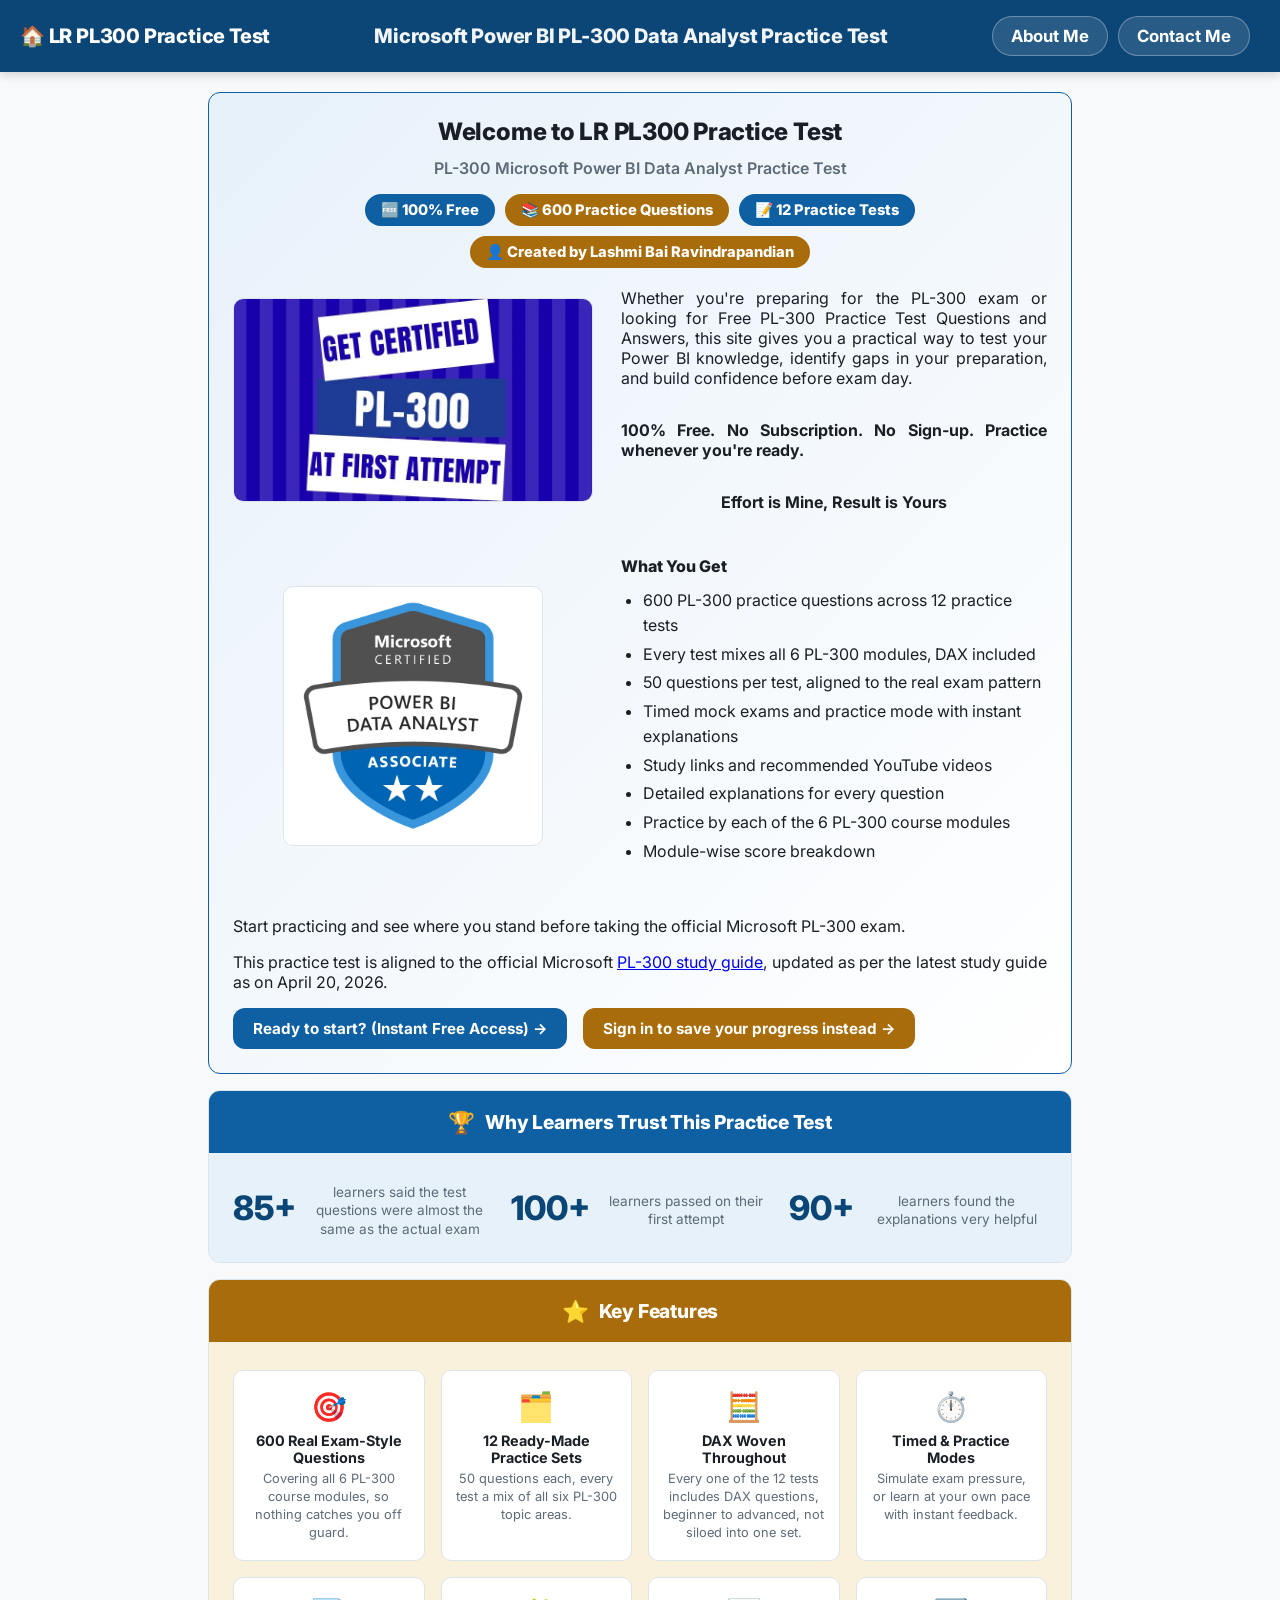
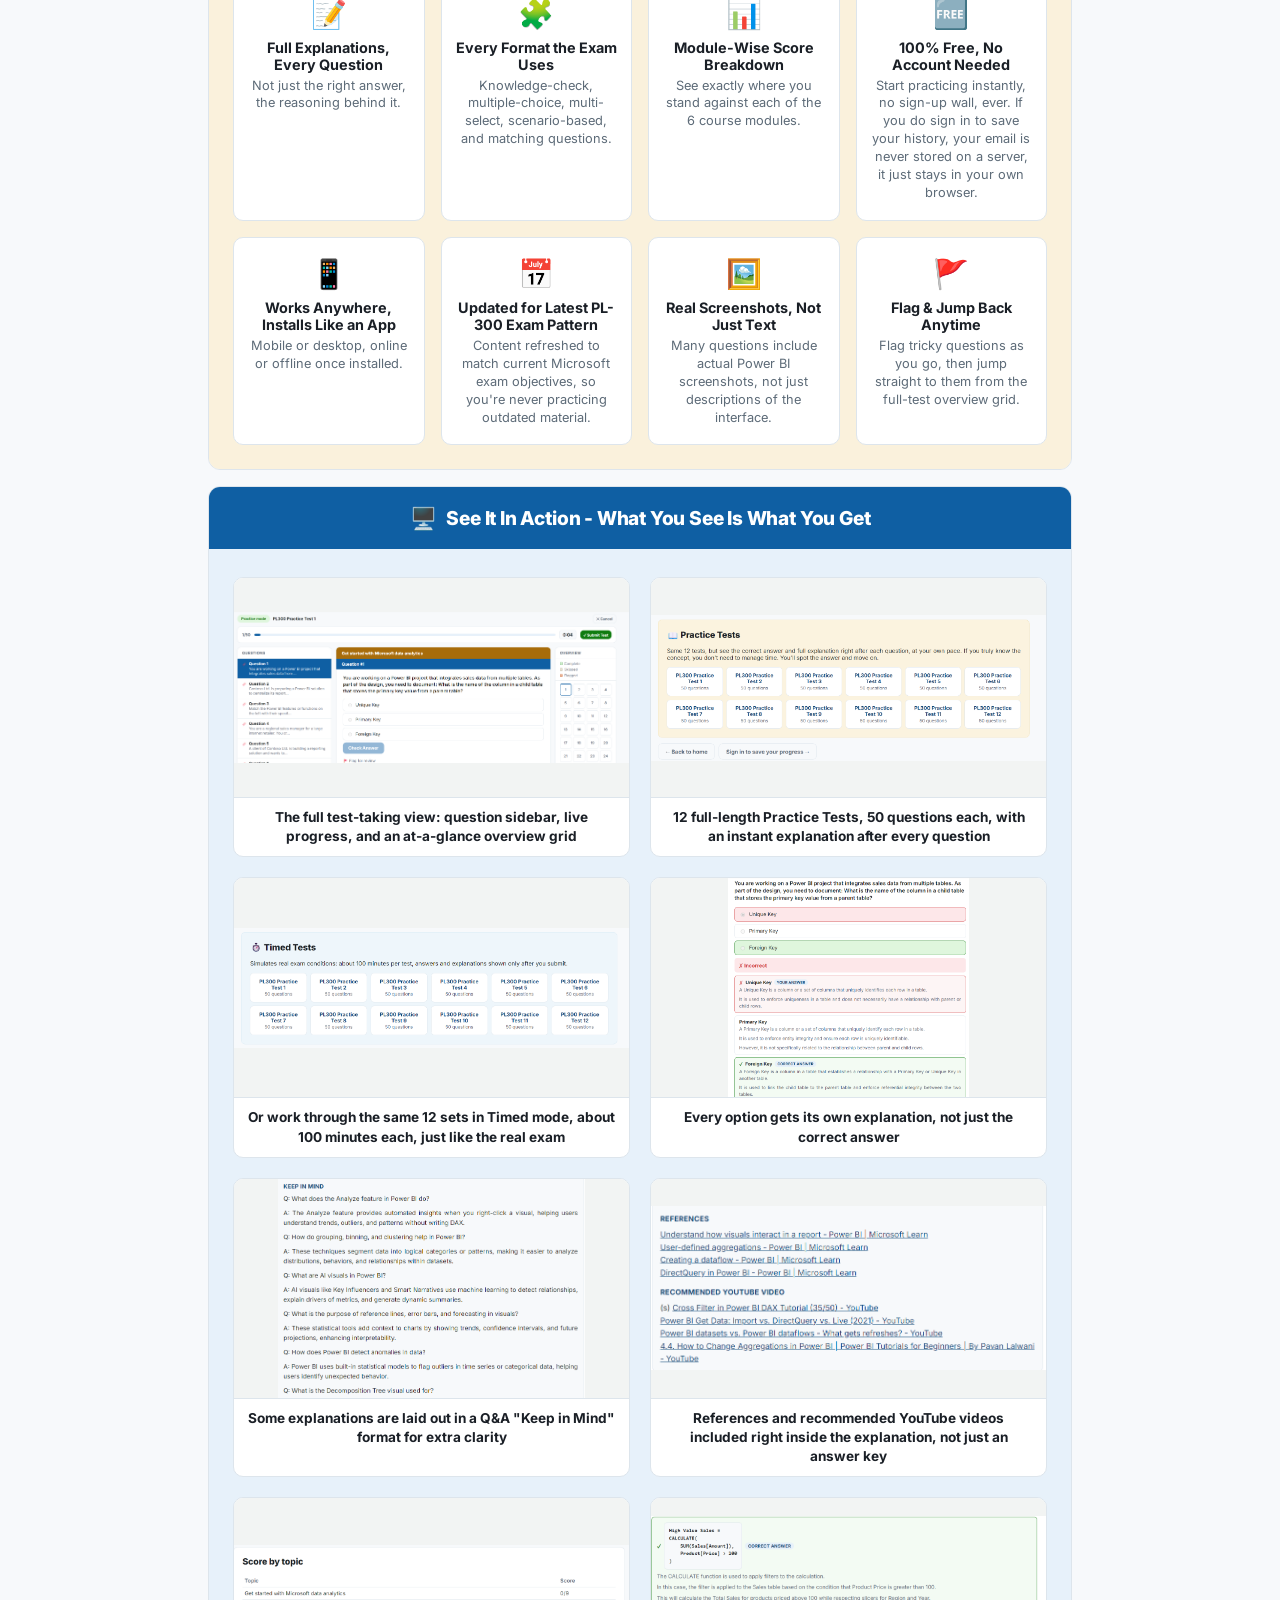
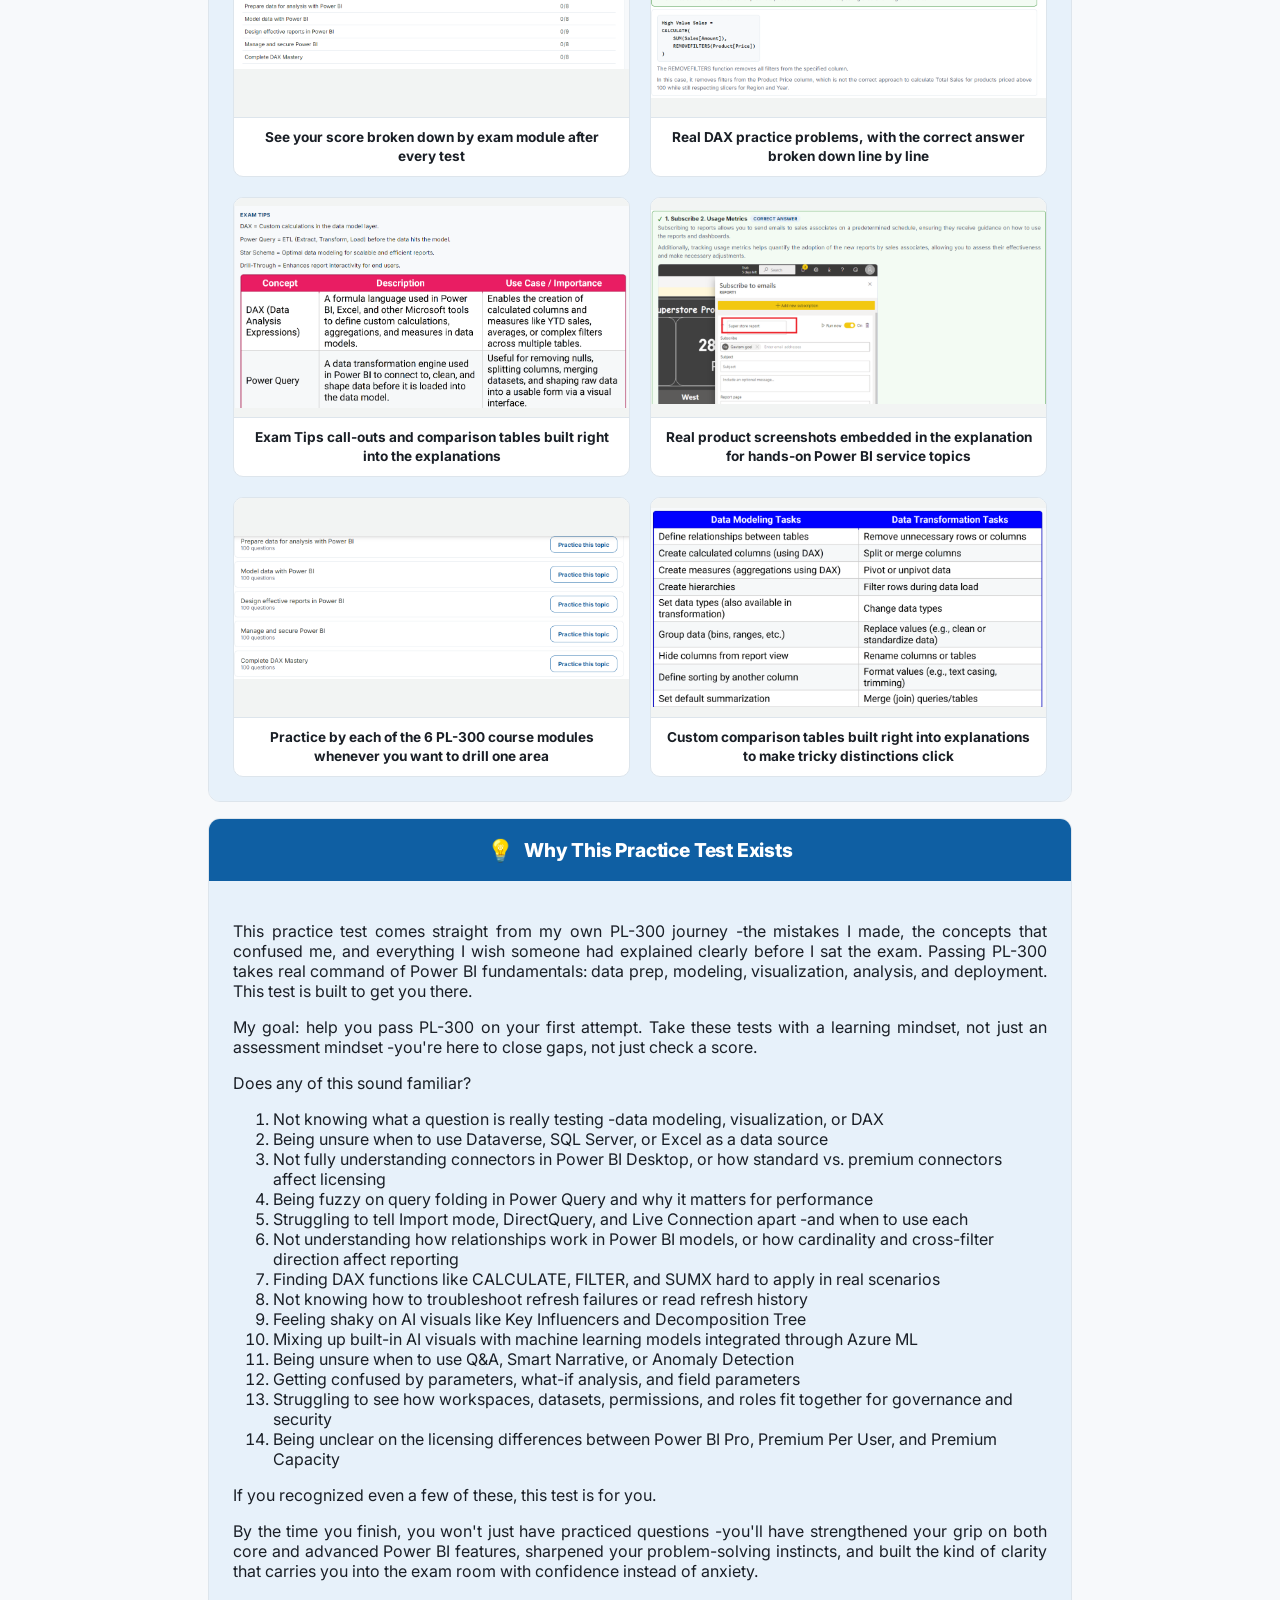
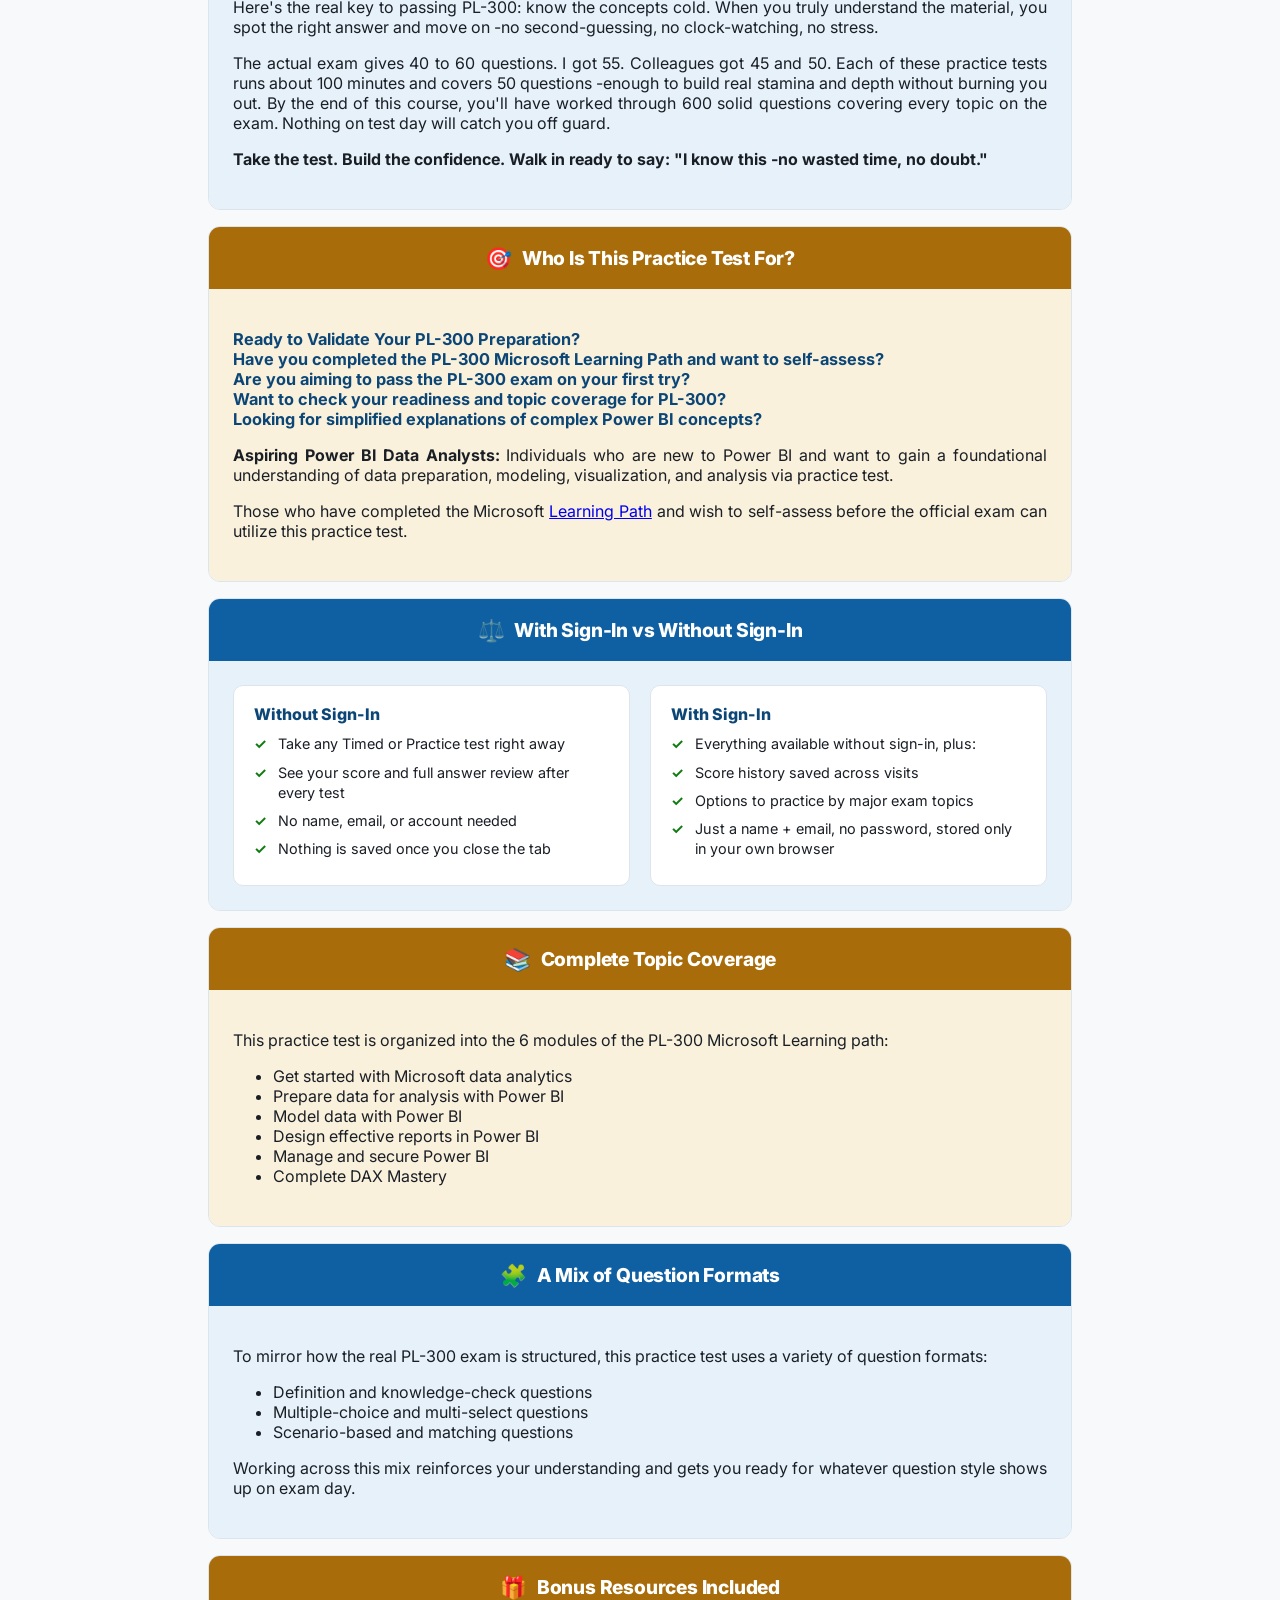
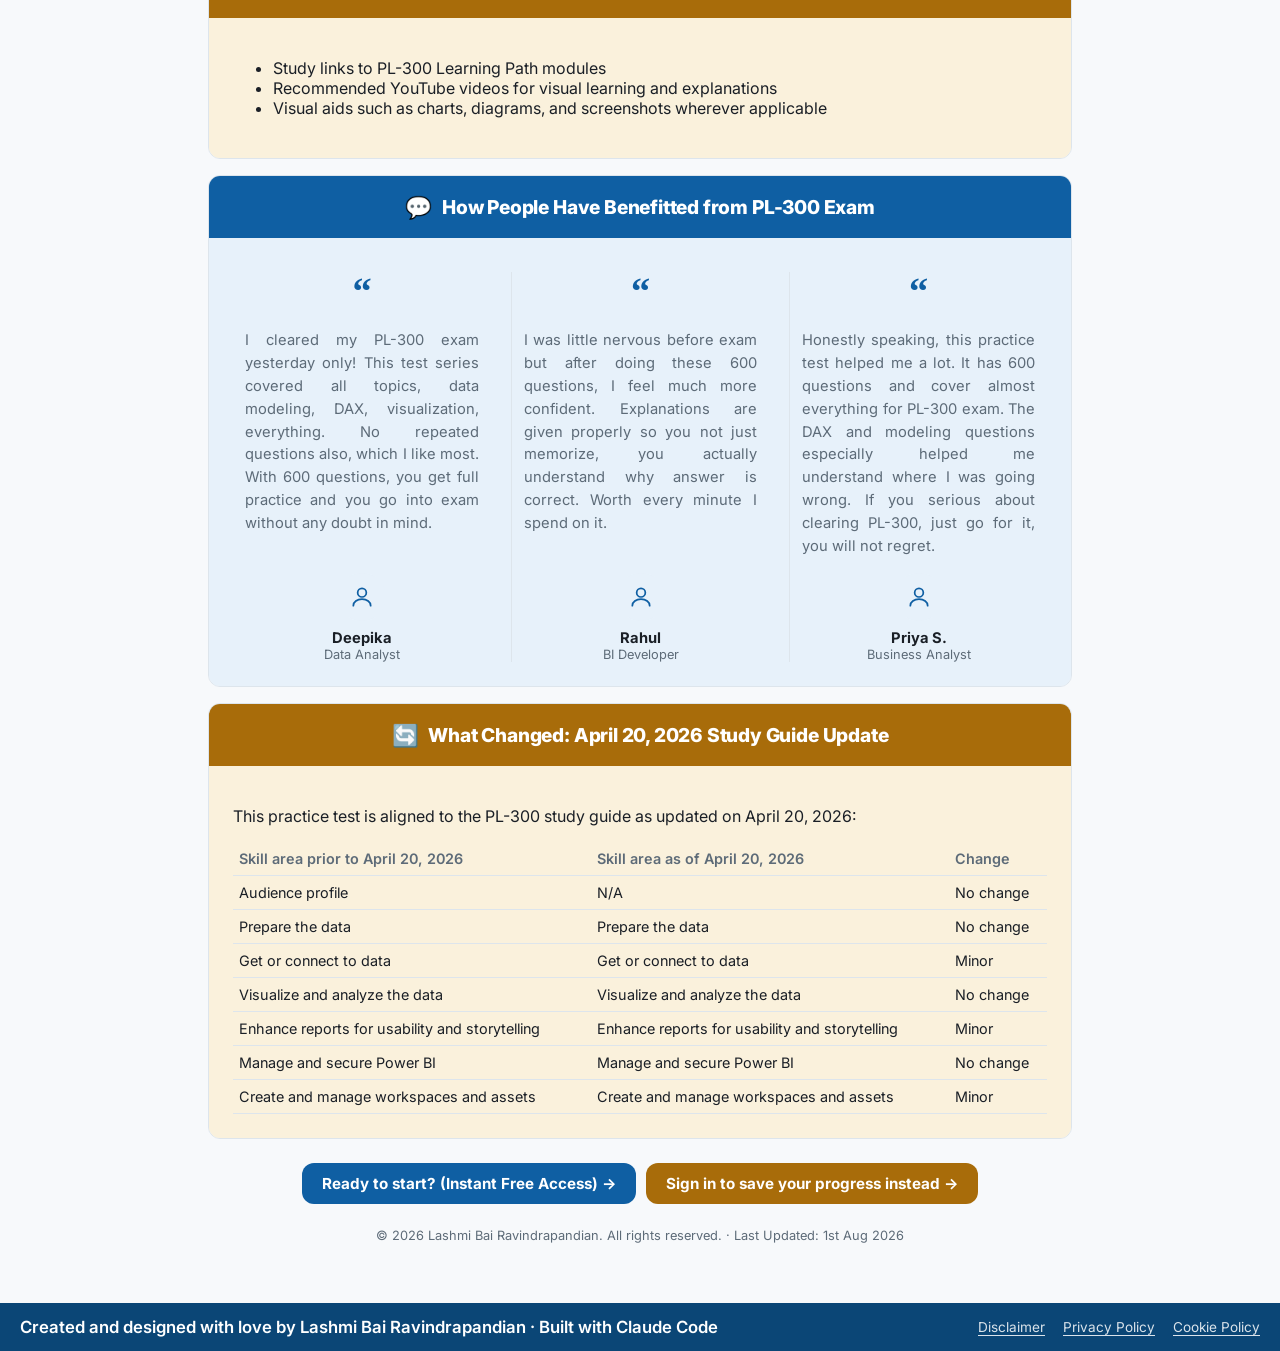
==== commit ec687710: "Drop 'original' from the homepage feature-list bullet "600 original PL-300 practice questions" -> "6" ====
--- a/index.html
+++ b/index.html
@@ -69,7 +69,7 @@
           <div class="hero-text">
             <p class="hero-text-list-heading">What You Get</p>
             <ul class="hero-text-list">
-              <li>600 original PL-300 practice questions across 12 practice tests</li>
+              <li>600 PL-300 practice questions across 12 practice tests</li>
               <li>Every test mixes all 6 PL-300 modules, DAX included</li>
               <li>50 questions per test, aligned to the real exam pattern</li>
               <li>Timed mock exams and practice mode with instant explanations</li>
@@ -603,7 +603,7 @@
         <div class="split-head"><span class="split-icon">💡</span> Why I Created This Test</div>
         <div class="split-body">
           <p>As I worked toward the <strong>PL-300 Microsoft Power BI Data Analyst certification</strong>, I wanted to understand Power BI's data preparation, modeling, visualization, and analysis capabilities more deeply. While studying, I realized that learning the material was only one part of the preparation. The real challenge was applying that knowledge to questions and recognizing where there were still gaps.</p>
-          <p>When I was preparing, good free practice resources were hard to find. That is why I created this practice test — to bridge that gap for others on the same journey.</p>
+          <p>When I was preparing, good free practice resources were hard to find. That is why I created this practice test: to bridge that gap for others on the same journey.</p>
           <p>I curated all 600 questions using my own study notes, then used <strong>GitHub and Claude Code</strong> to build and develop the application.</p>
           <p>I hope it helps you prepare with confidence and makes your PL-300 journey a little easier.</p>
         </div>
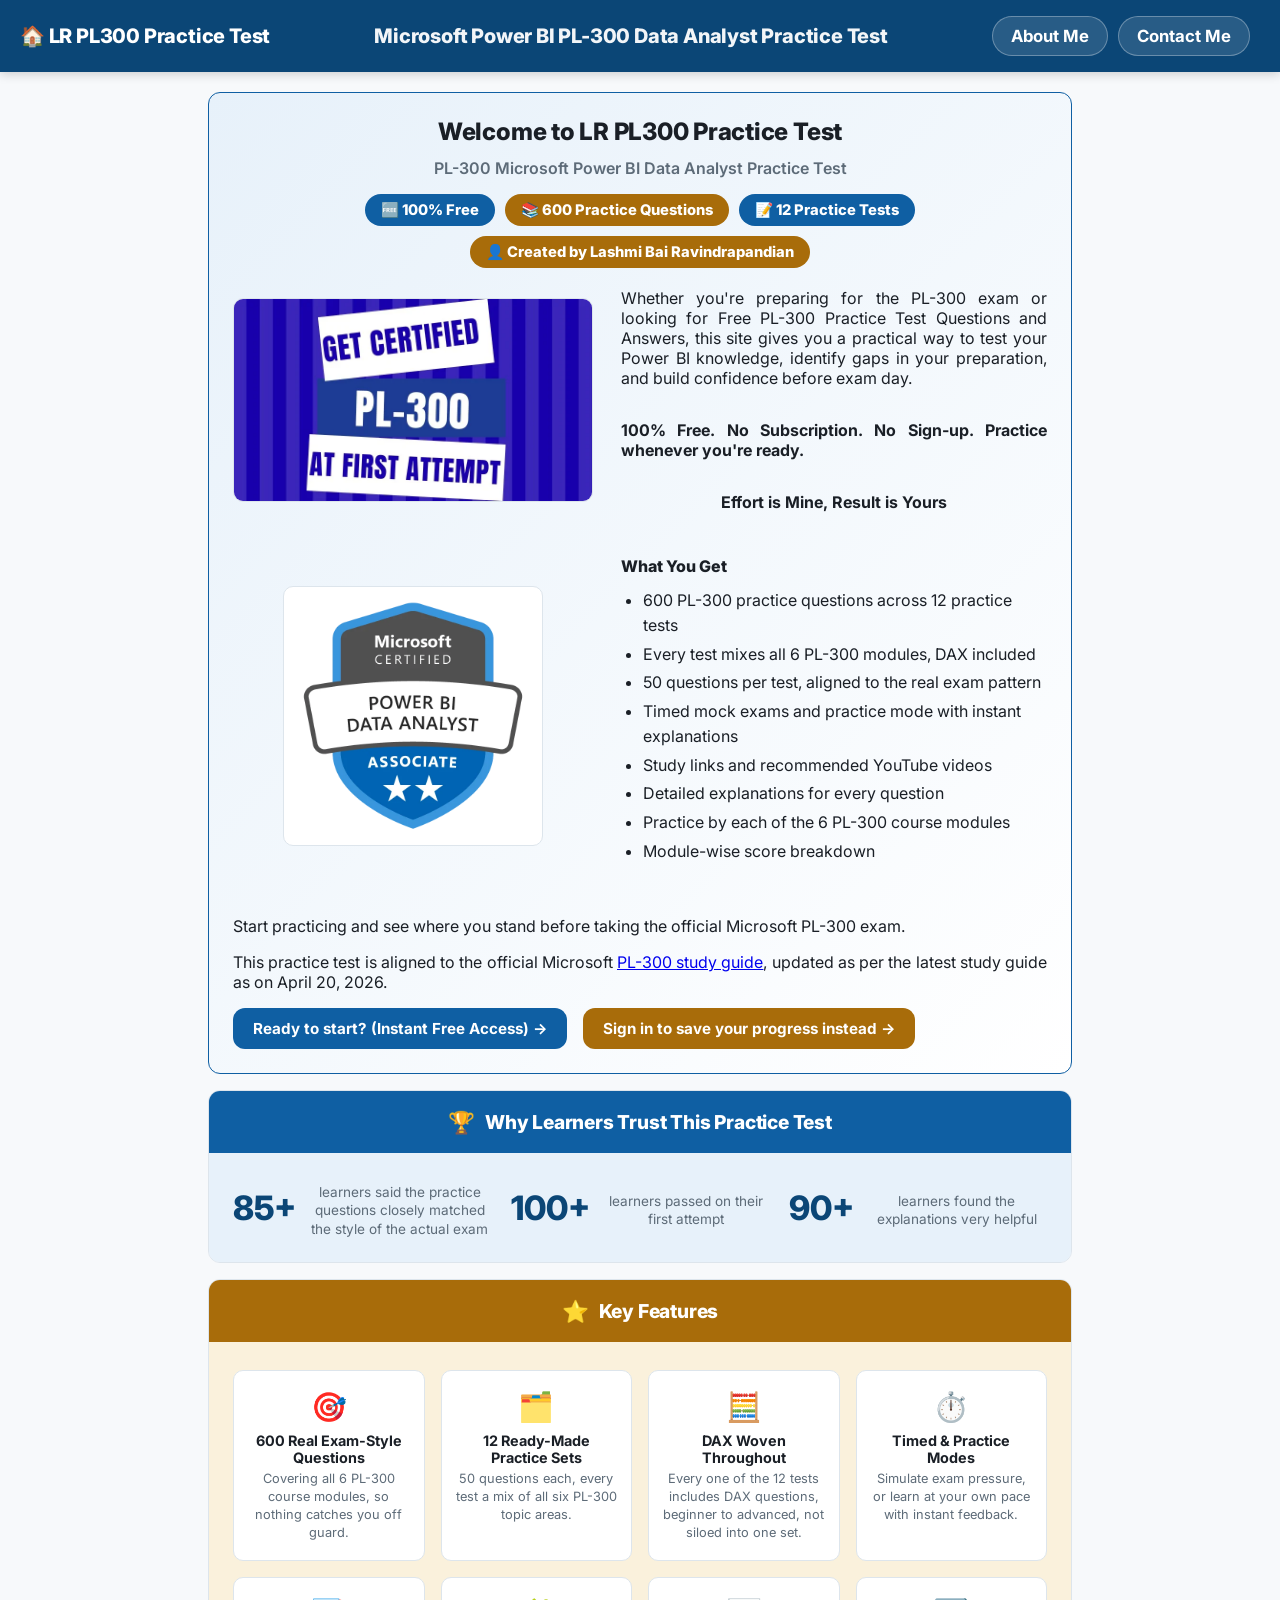
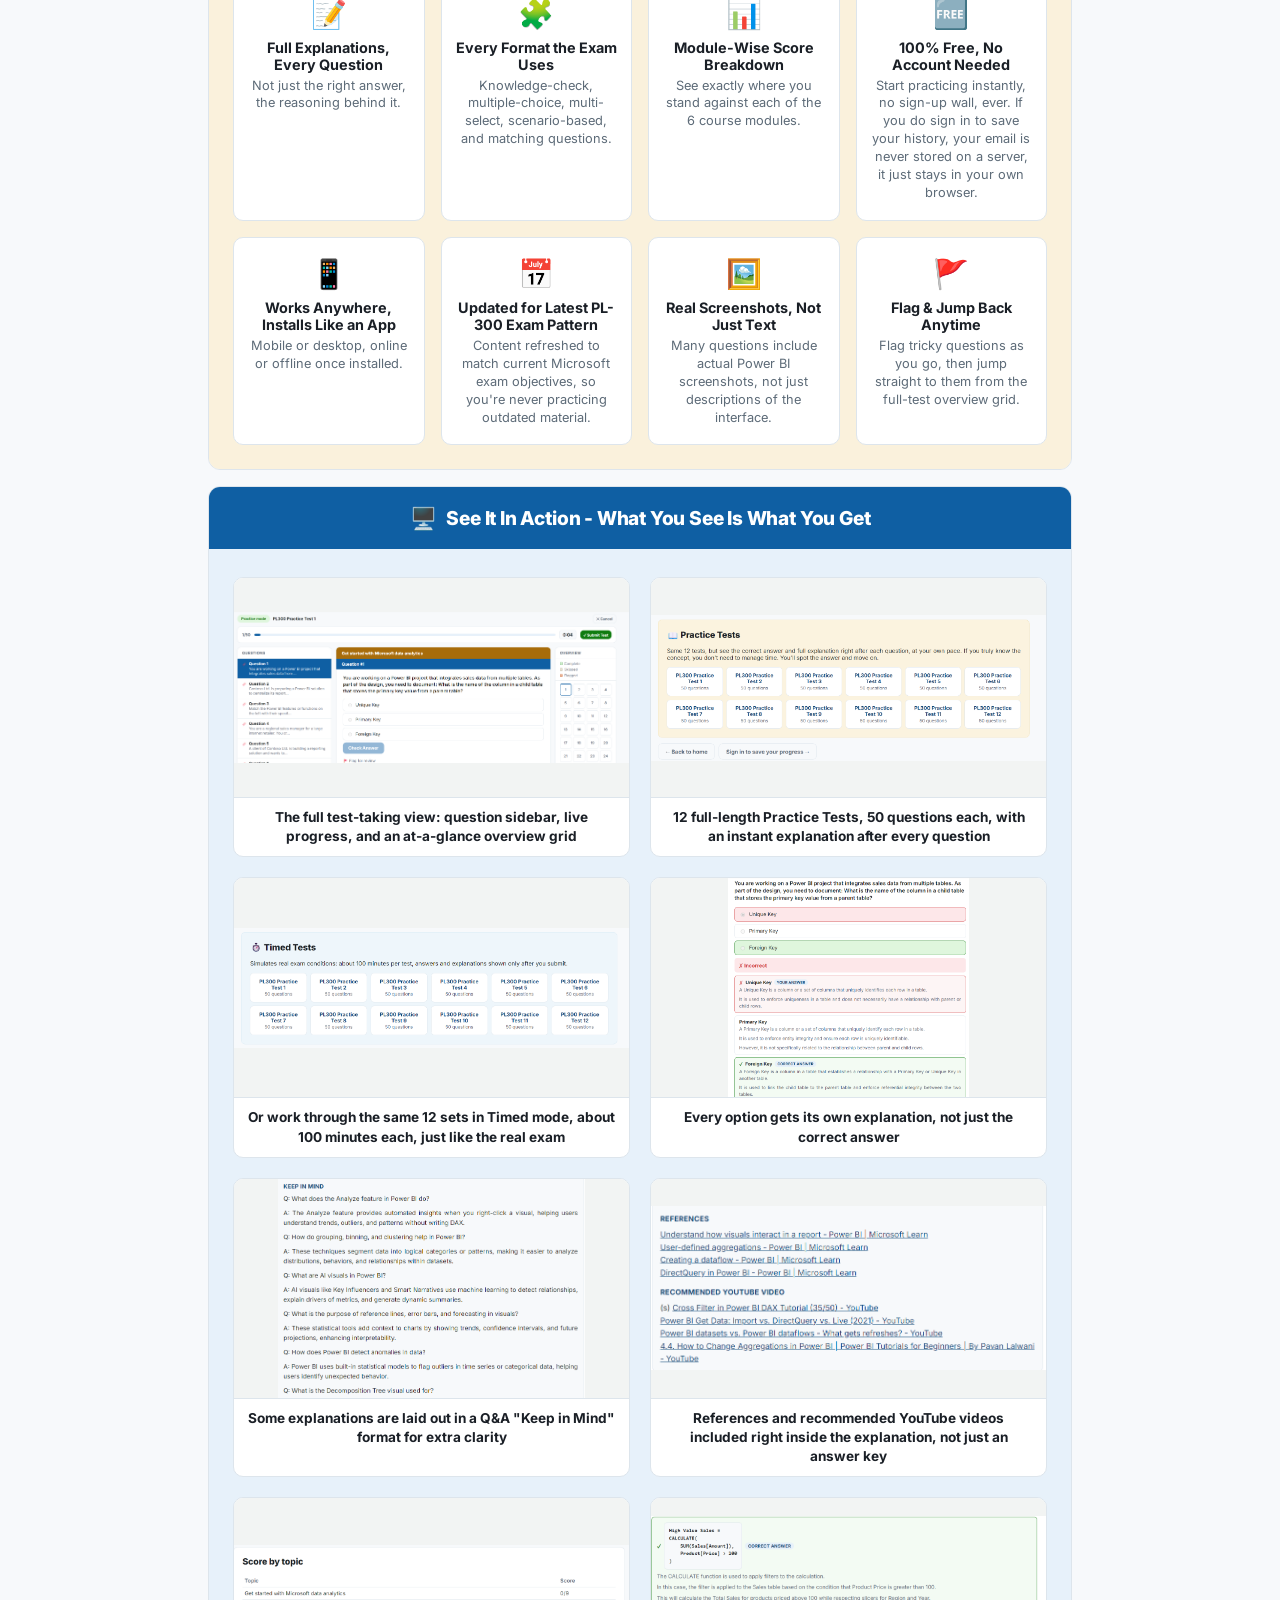
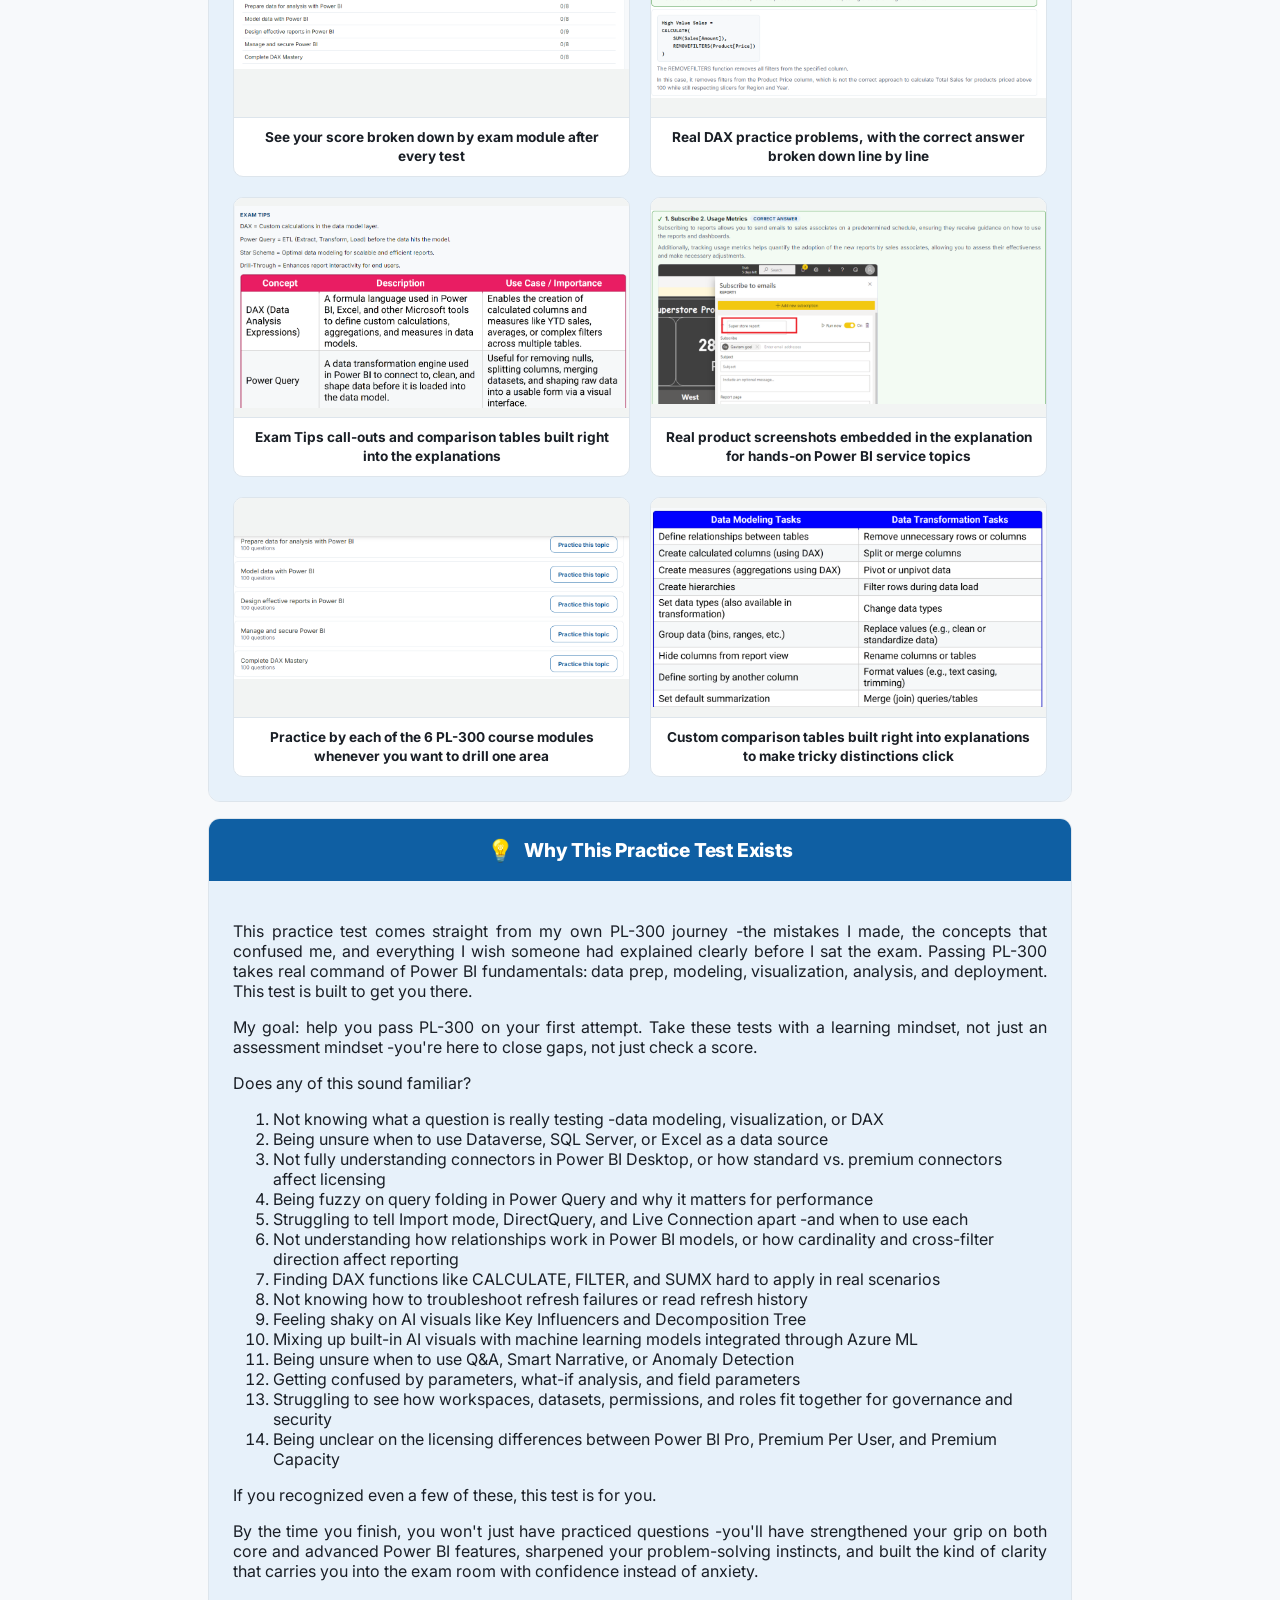
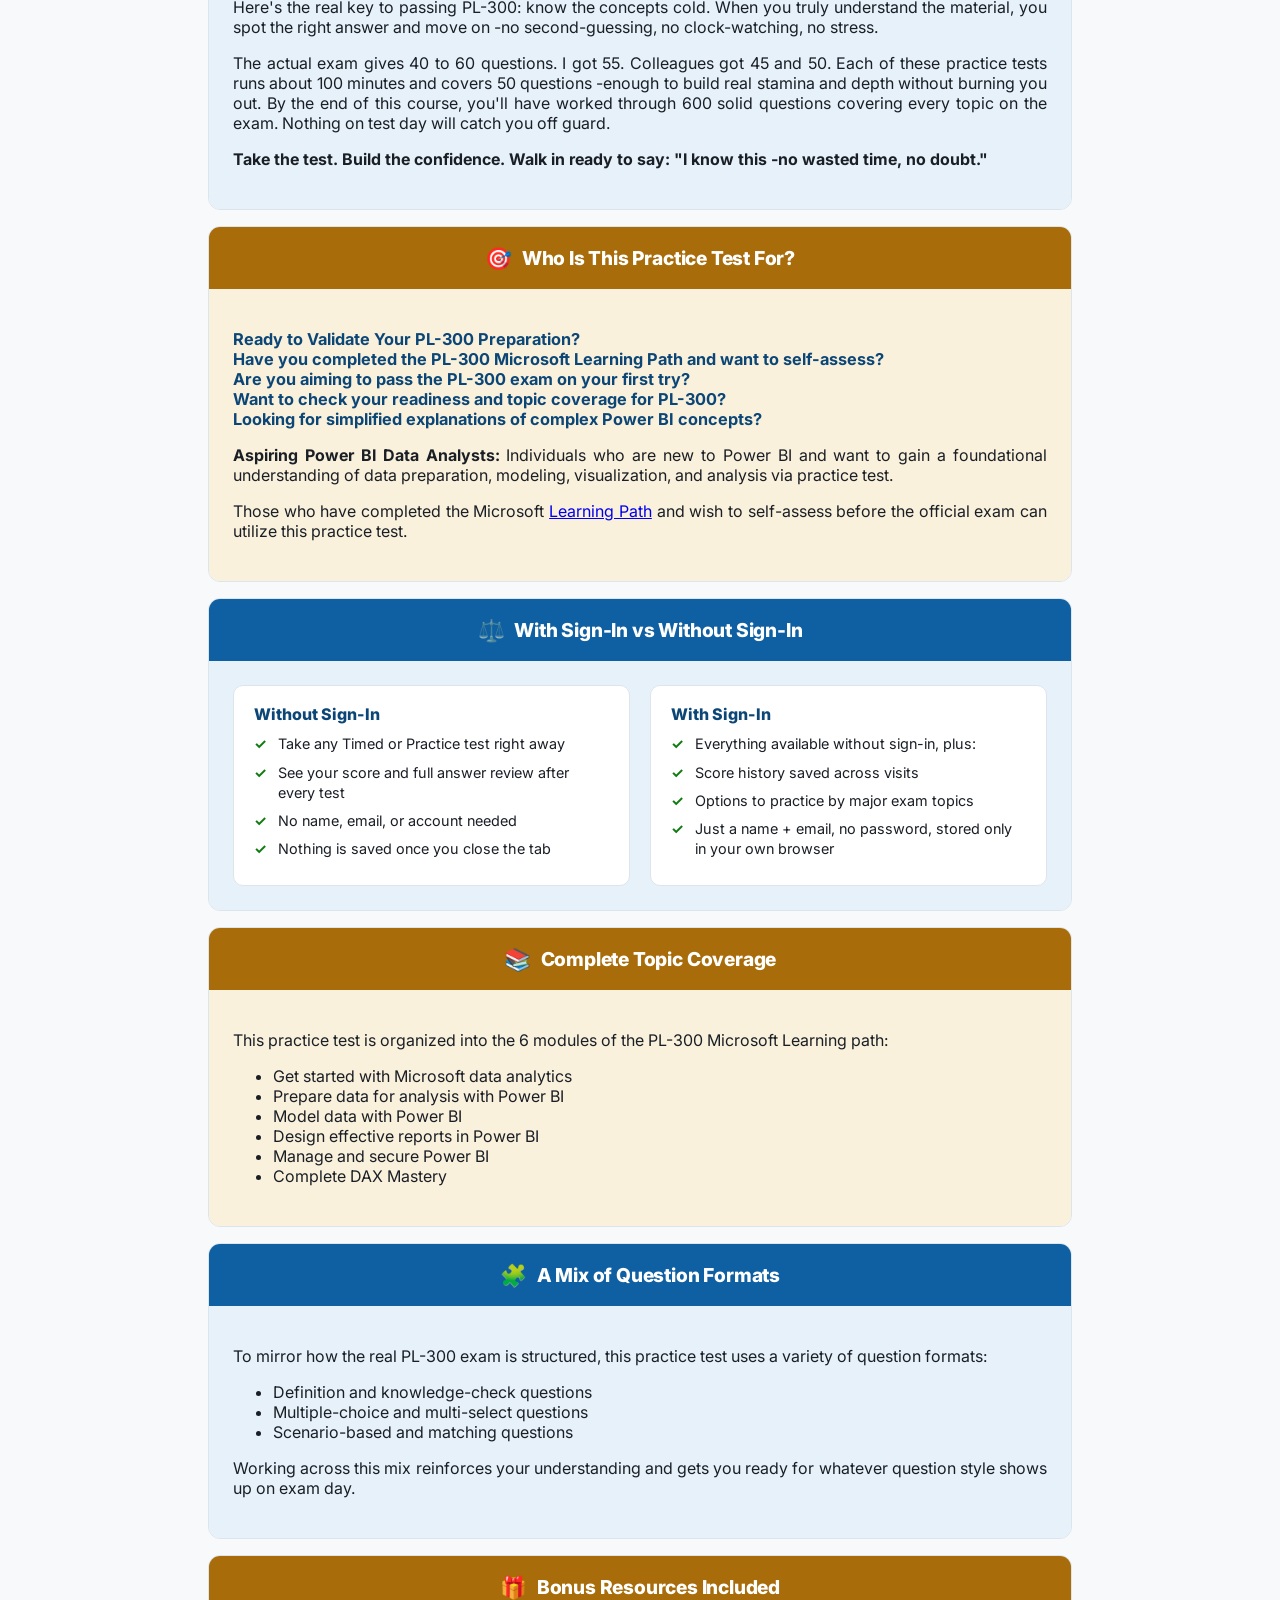
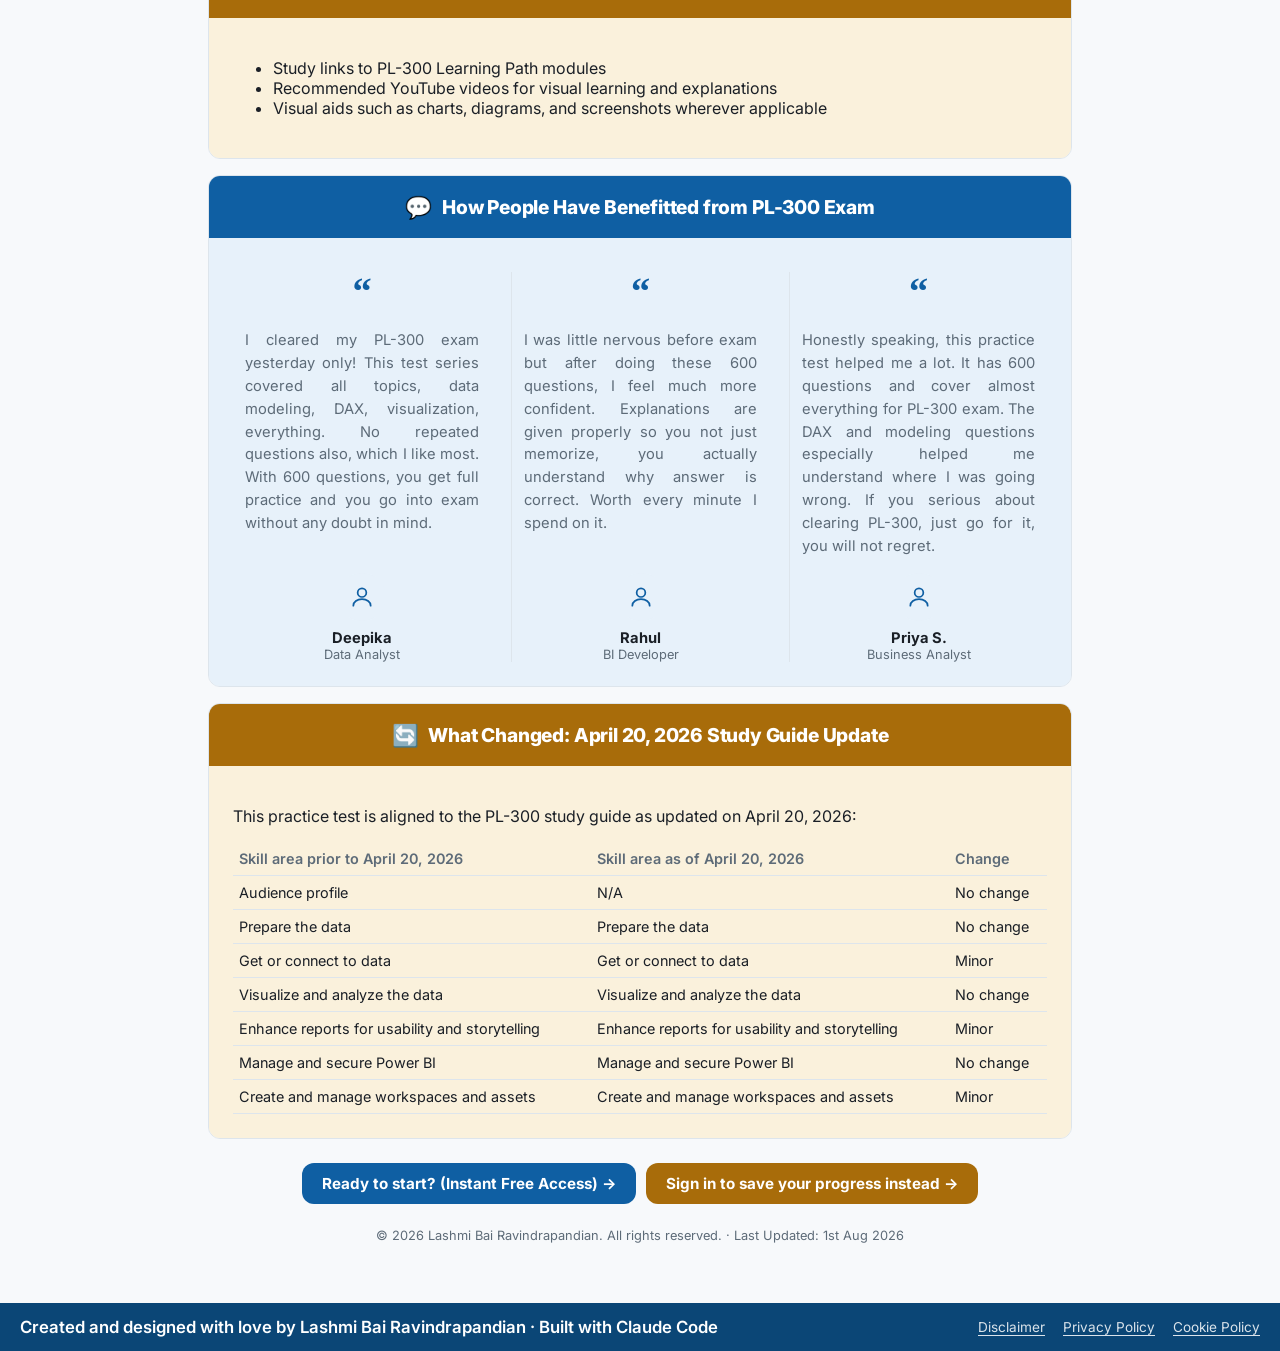
==== commit 7e58678c: "Reword the '85+ learners' stat to avoid claiming exam questions are 'the same' "learners said the te" ====
--- a/index.html
+++ b/index.html
@@ -97,7 +97,7 @@
           <div class="stats-row">
             <div class="stat-item stat-count-item">
               <div class="stat-count">85+</div>
-              <div class="stat-count-label">learners said the test questions were almost the same as the actual exam</div>
+              <div class="stat-count-label">learners said the practice questions closely matched the style of the actual exam</div>
             </div>
             <div class="stat-item stat-count-item">
               <div class="stat-count">100+</div>
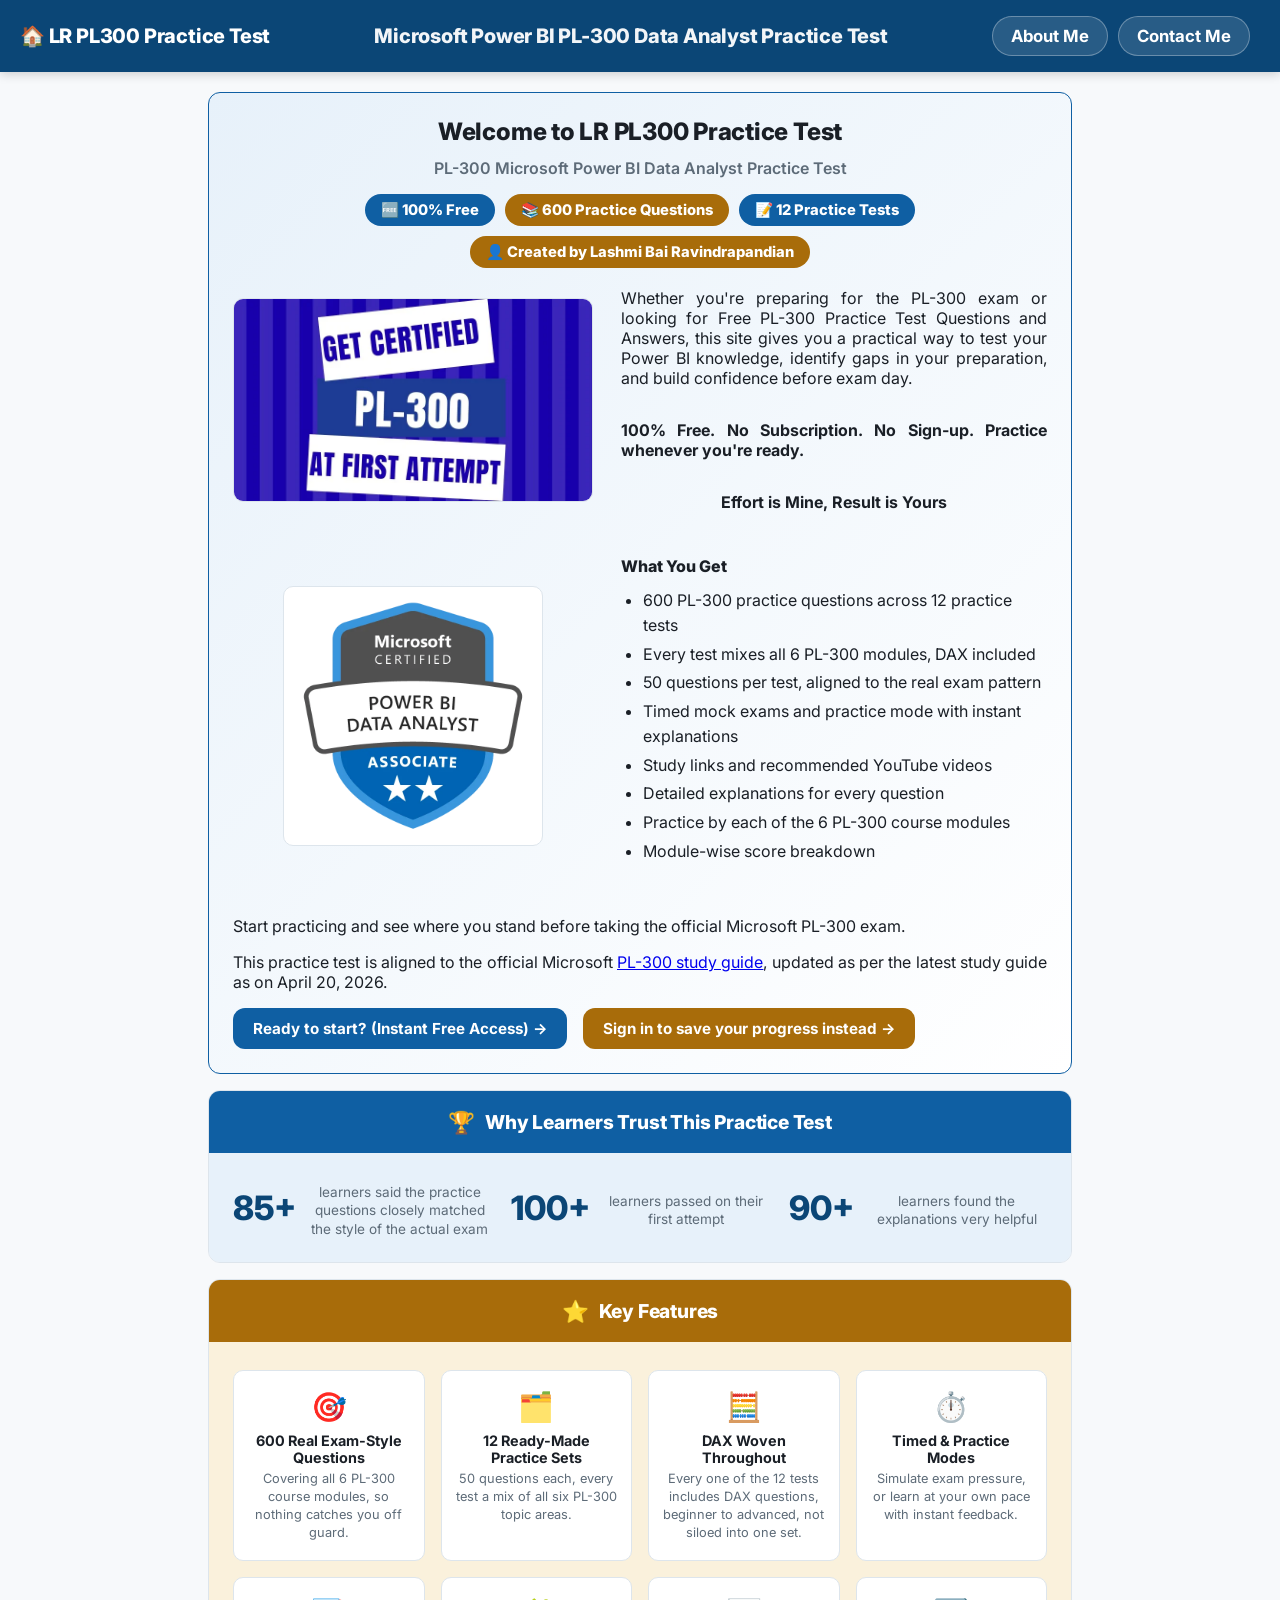
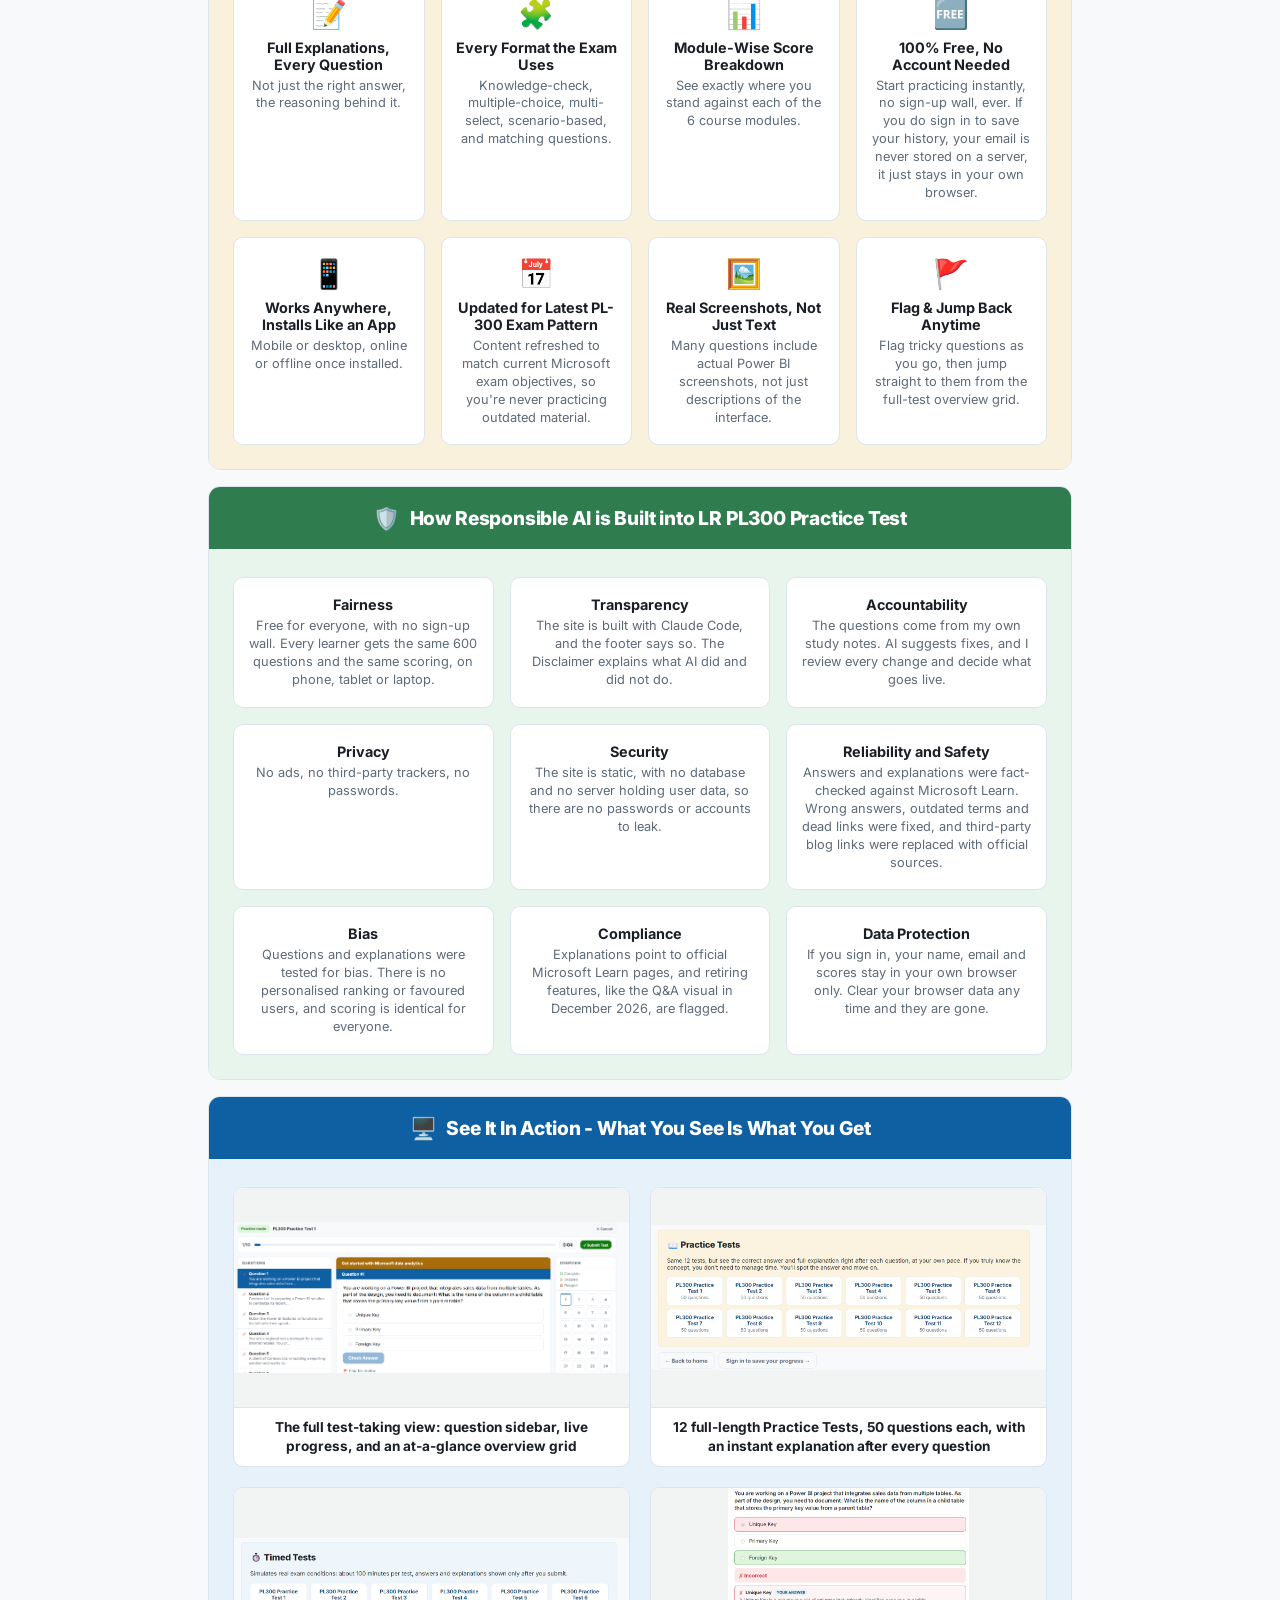
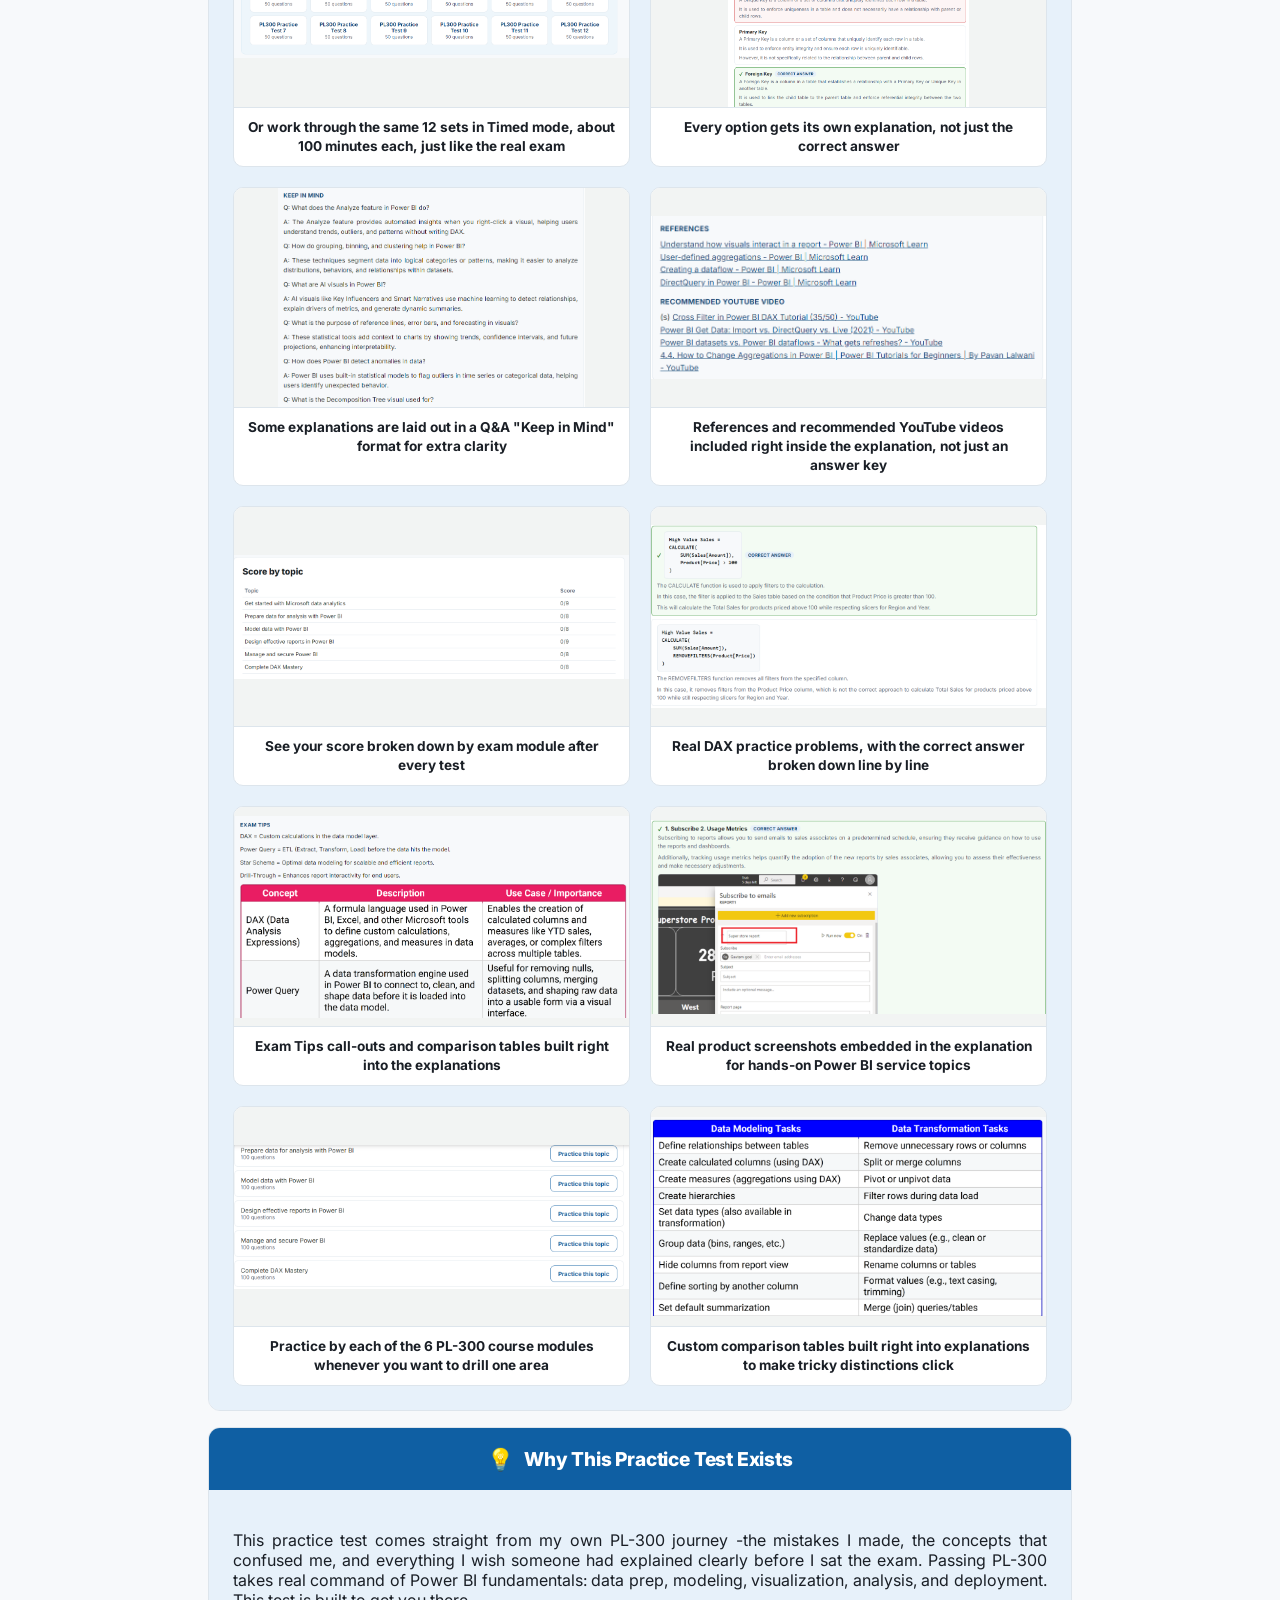
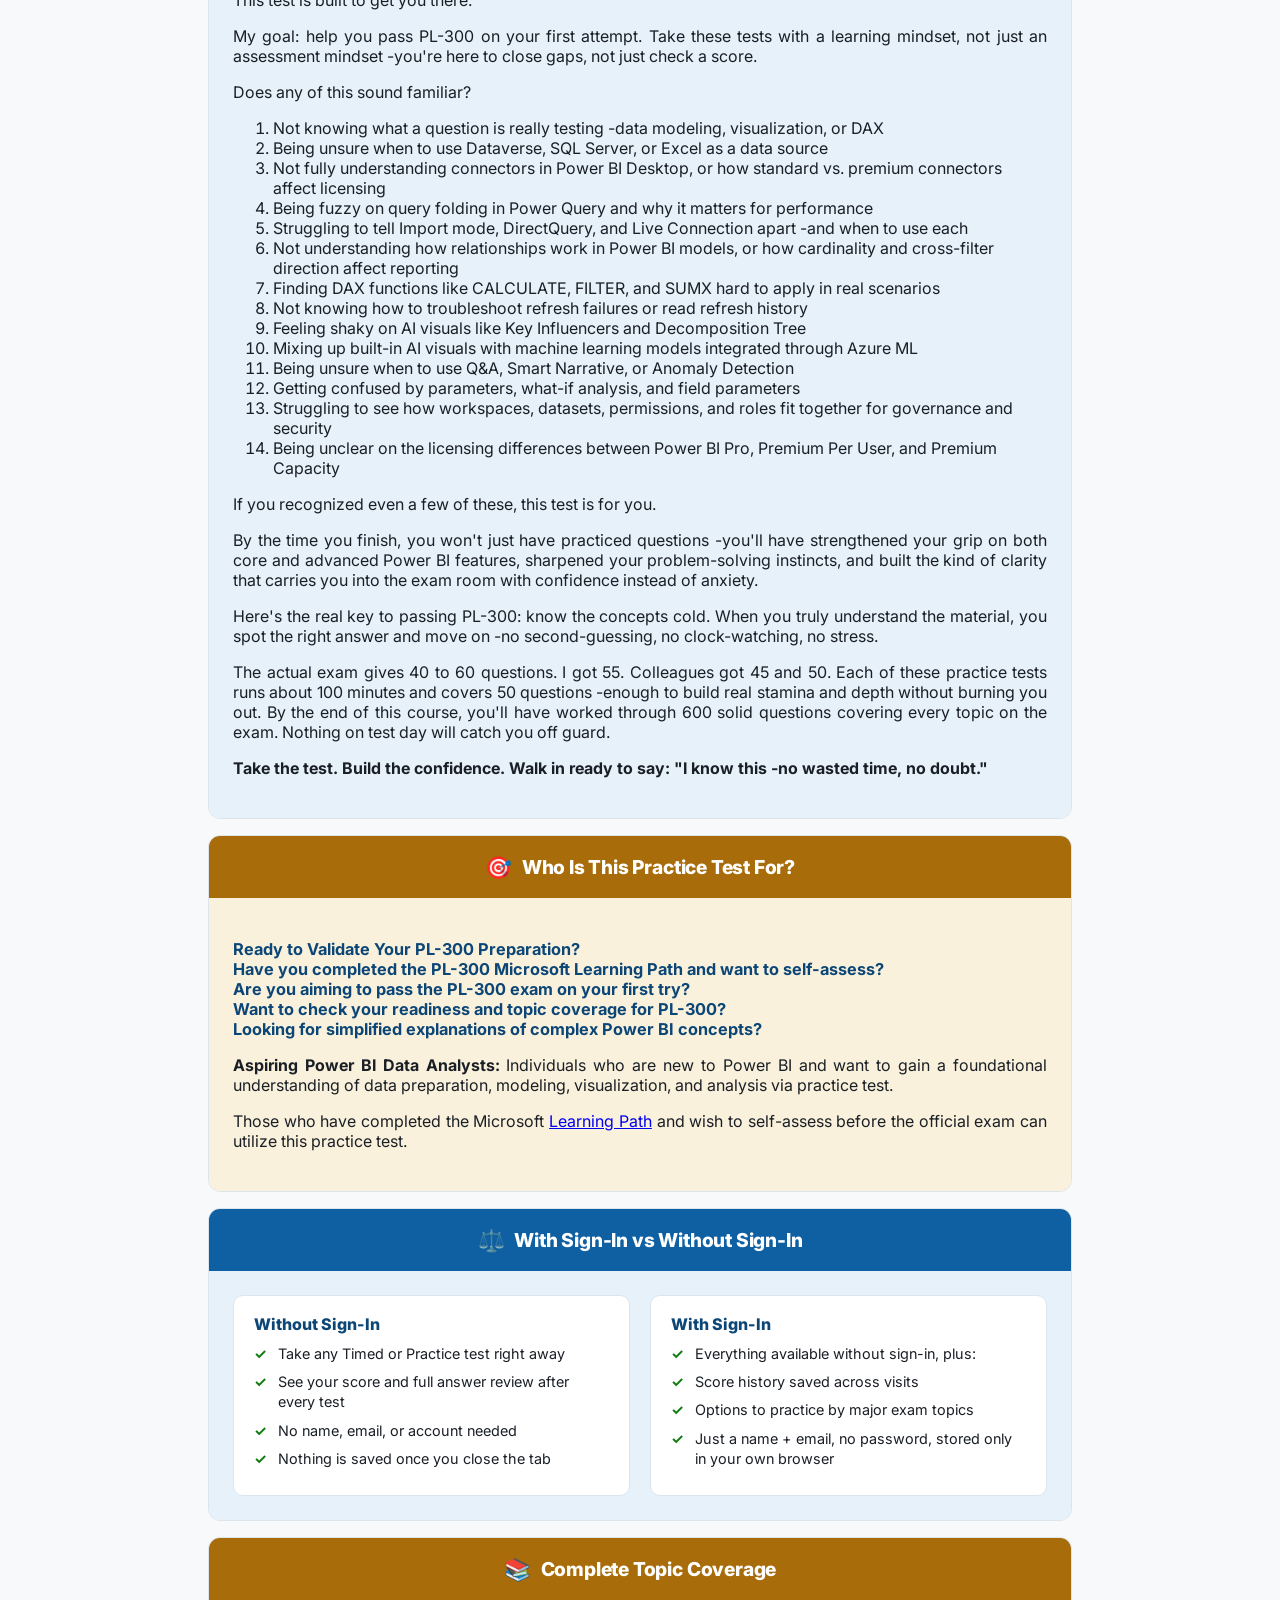
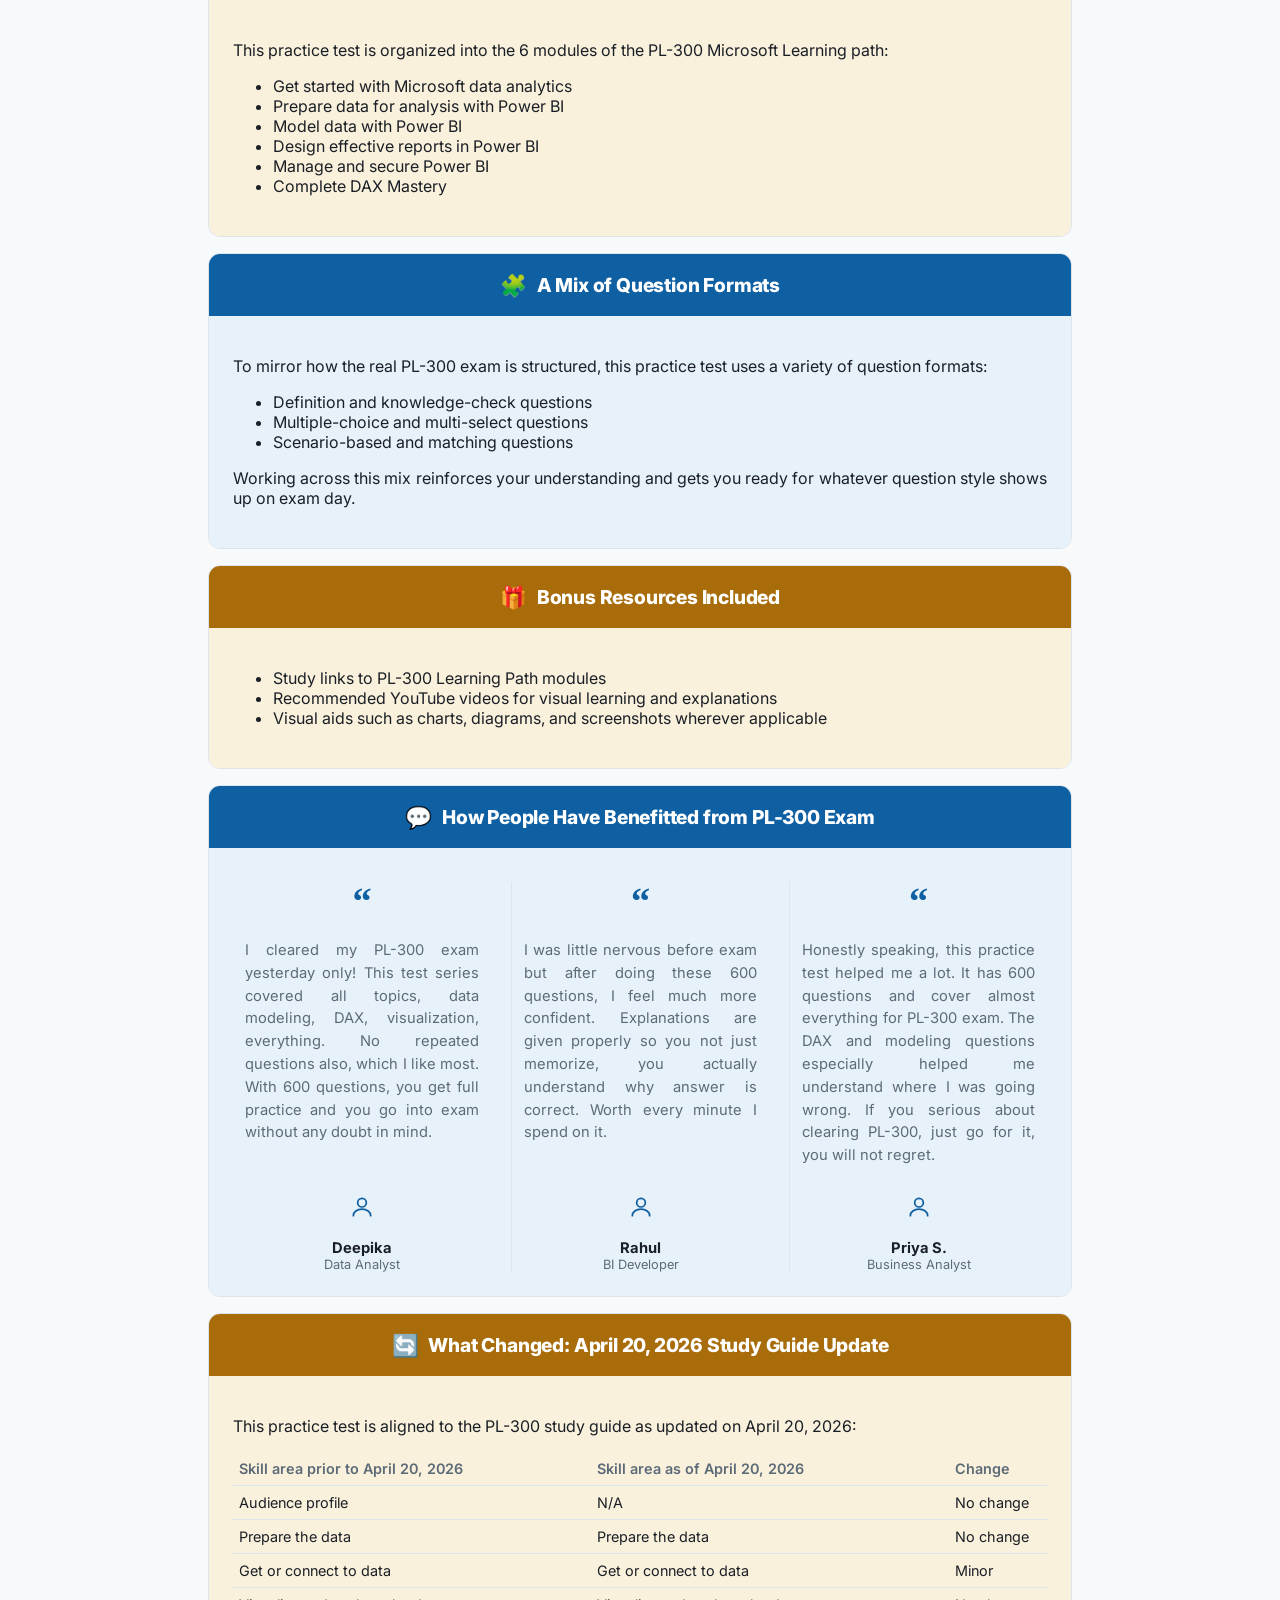
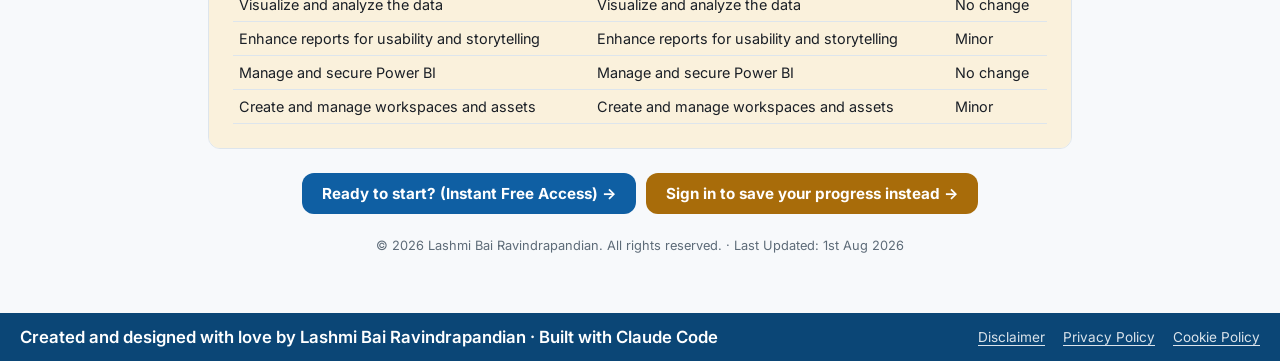
==== commit ab9259ce: "Add "How Responsible AI is Built into" section to homepage Nine principle + description cards (Fairn" ====
--- a/index.html
+++ b/index.html
@@ -179,6 +179,50 @@
         </div>
       </div>
 
+      <div class="split-card pair-c">
+        <div class="split-head"><span class="split-icon">🛡️</span> How Responsible AI is Built into LR PL300 Practice Test</div>
+        <div class="split-body">
+          <div class="rai-grid">
+            <div class="feature-card-item">
+              <div class="fci-title">Fairness</div>
+              <div class="fci-desc">Free for everyone, with no sign-up wall. Every learner gets the same 600 questions and the same scoring, on phone, tablet or laptop.</div>
+            </div>
+            <div class="feature-card-item">
+              <div class="fci-title">Transparency</div>
+              <div class="fci-desc">The site is built with Claude Code, and the footer says so. The Disclaimer explains what AI did and did not do.</div>
+            </div>
+            <div class="feature-card-item">
+              <div class="fci-title">Accountability</div>
+              <div class="fci-desc">The questions come from my own study notes. AI suggests fixes, and I review every change and decide what goes live.</div>
+            </div>
+            <div class="feature-card-item">
+              <div class="fci-title">Privacy</div>
+              <div class="fci-desc">No ads, no third-party trackers, no passwords.</div>
+            </div>
+            <div class="feature-card-item">
+              <div class="fci-title">Security</div>
+              <div class="fci-desc">The site is static, with no database and no server holding user data, so there are no passwords or accounts to leak.</div>
+            </div>
+            <div class="feature-card-item">
+              <div class="fci-title">Reliability and Safety</div>
+              <div class="fci-desc">Answers and explanations were fact-checked against Microsoft Learn. Wrong answers, outdated terms and dead links were fixed, and third-party blog links were replaced with official sources.</div>
+            </div>
+            <div class="feature-card-item">
+              <div class="fci-title">Bias</div>
+              <div class="fci-desc">Questions and explanations were tested for bias. There is no personalised ranking or favoured users, and scoring is identical for everyone.</div>
+            </div>
+            <div class="feature-card-item">
+              <div class="fci-title">Compliance</div>
+              <div class="fci-desc">Explanations point to official Microsoft Learn pages, and retiring features, like the Q&amp;A visual in December 2026, are flagged.</div>
+            </div>
+            <div class="feature-card-item">
+              <div class="fci-title">Data Protection</div>
+              <div class="fci-desc">If you sign in, your name, email and scores stay in your own browser only. Clear your browser data any time and they are gone.</div>
+            </div>
+          </div>
+        </div>
+      </div>
+
       <div class="split-card pair-a">
         <div class="split-head"><span class="split-icon">🖥️</span> See It In Action - What You See Is What You Get</div>
         <div class="split-body">
@@ -688,7 +732,7 @@
         <h3>Contact form</h3>
         <p>If you use the Contact page, the name, email, and message you submit are sent via FormSubmit.co, a third-party form-delivery service, to reach the site owner's inbox. That information is used only to respond to you, never for marketing, and never sold or shared with anyone else.</p>
         <h3>No ads, no tracking</h3>
-        <p>This site runs no advertising and no third-party analytics or advertising-tracking scripts. The only external resources loaded are Google Fonts (for the site's typeface) and, each time you start a practice test, a single anonymous ping to a private Google Sheet the site owner uses to see roughly how many tests are being started. That ping contains only a timestamp and which test was opened, no name, email, or other personal data, and it is never tied to you individually.</p>
+        <p>This site runs no advertising and no third-party analytics or advertising-tracking scripts. The only external resources loaded are Google Fonts (for the site's typeface) and, each time you start a practice test, a single anonymous ping to a private Google Sheet the site owner uses to see roughly how many tests are being started. That ping contains only a timestamp, which test was opened, and your browser's timezone (for example "Asia/Kolkata", used to see roughly which regions visitors come from), no name, email, IP address, or other personal data, and it is never tied to you individually.</p>
         <h3>Changes to this policy</h3>
         <p>If this policy ever changes, the update will be posted on this page.</p>
       </div>
--- a/style.css
+++ b/style.css
@@ -189,6 +189,13 @@
 @media (max-width: 900px) { .feature-grid { grid-template-columns: repeat(2, 1fr); } }
 @media (max-width: 480px) { .feature-grid { grid-template-columns: 1fr; } }
 
+/* Responsible AI section: third colour pair, 3-column grid of principle + description cards */
+.pair-c .split-head { background: #2f7d4f; }
+.pair-c .split-body { background: #e8f5ec; }
+.rai-grid { display: grid; grid-template-columns: repeat(3, 1fr); gap: 16px; margin-top: 4px; }
+@media (max-width: 900px) { .rai-grid { grid-template-columns: repeat(2, 1fr); } }
+@media (max-width: 480px) { .rai-grid { grid-template-columns: 1fr; } }
+
 .who-tagline { font-weight: 700; font-size: 1.02rem; color: var(--accent-dark); }
 
 /* "See It In Action" screenshot gallery — 2 columns so screenshots full of
@@ -276,6 +283,7 @@
   display: inline-flex; align-items: center; gap: 6px;
   background: var(--accent); color: #fff; font-weight: 800; font-size: 0.92rem;
   padding: 7px 16px; border-radius: 999px;
+  text-align: center;
 }
 .hero-badge:nth-child(even) { background: #a86c0a; }
 .feature-list {
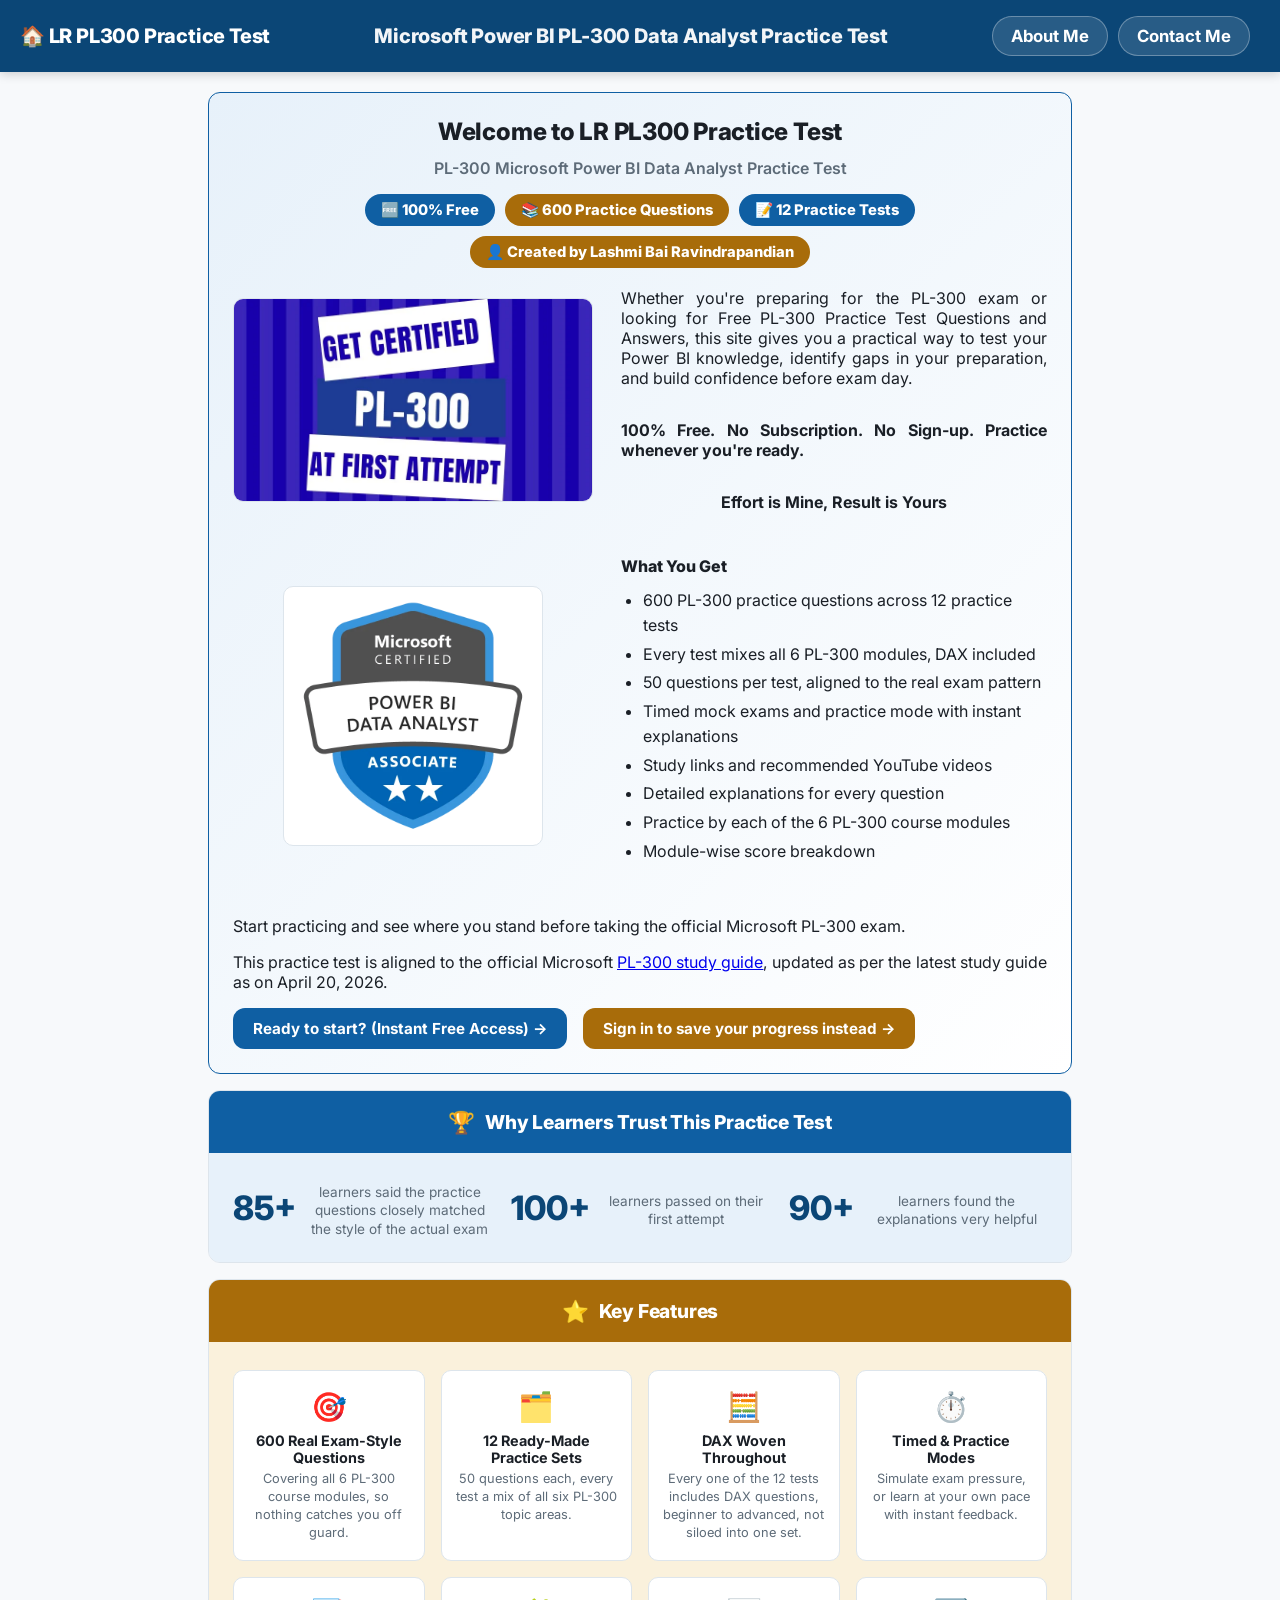
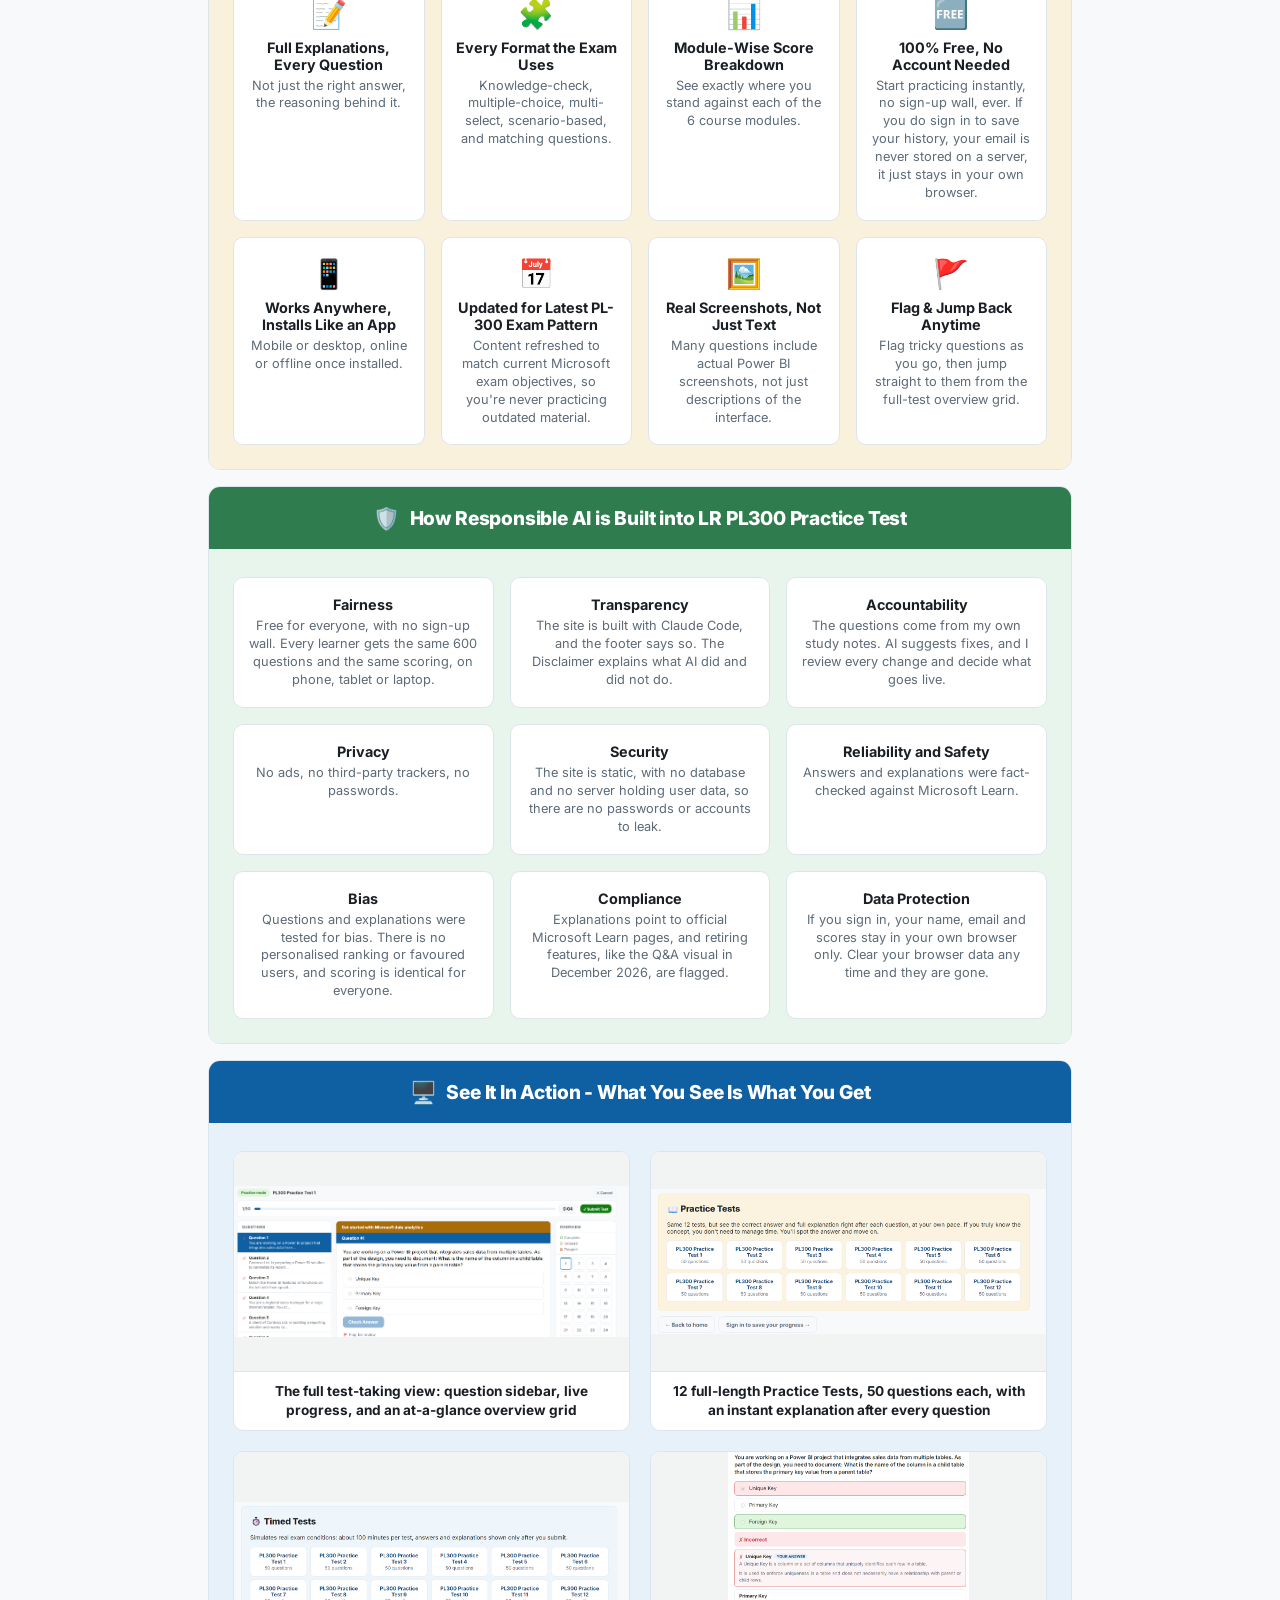
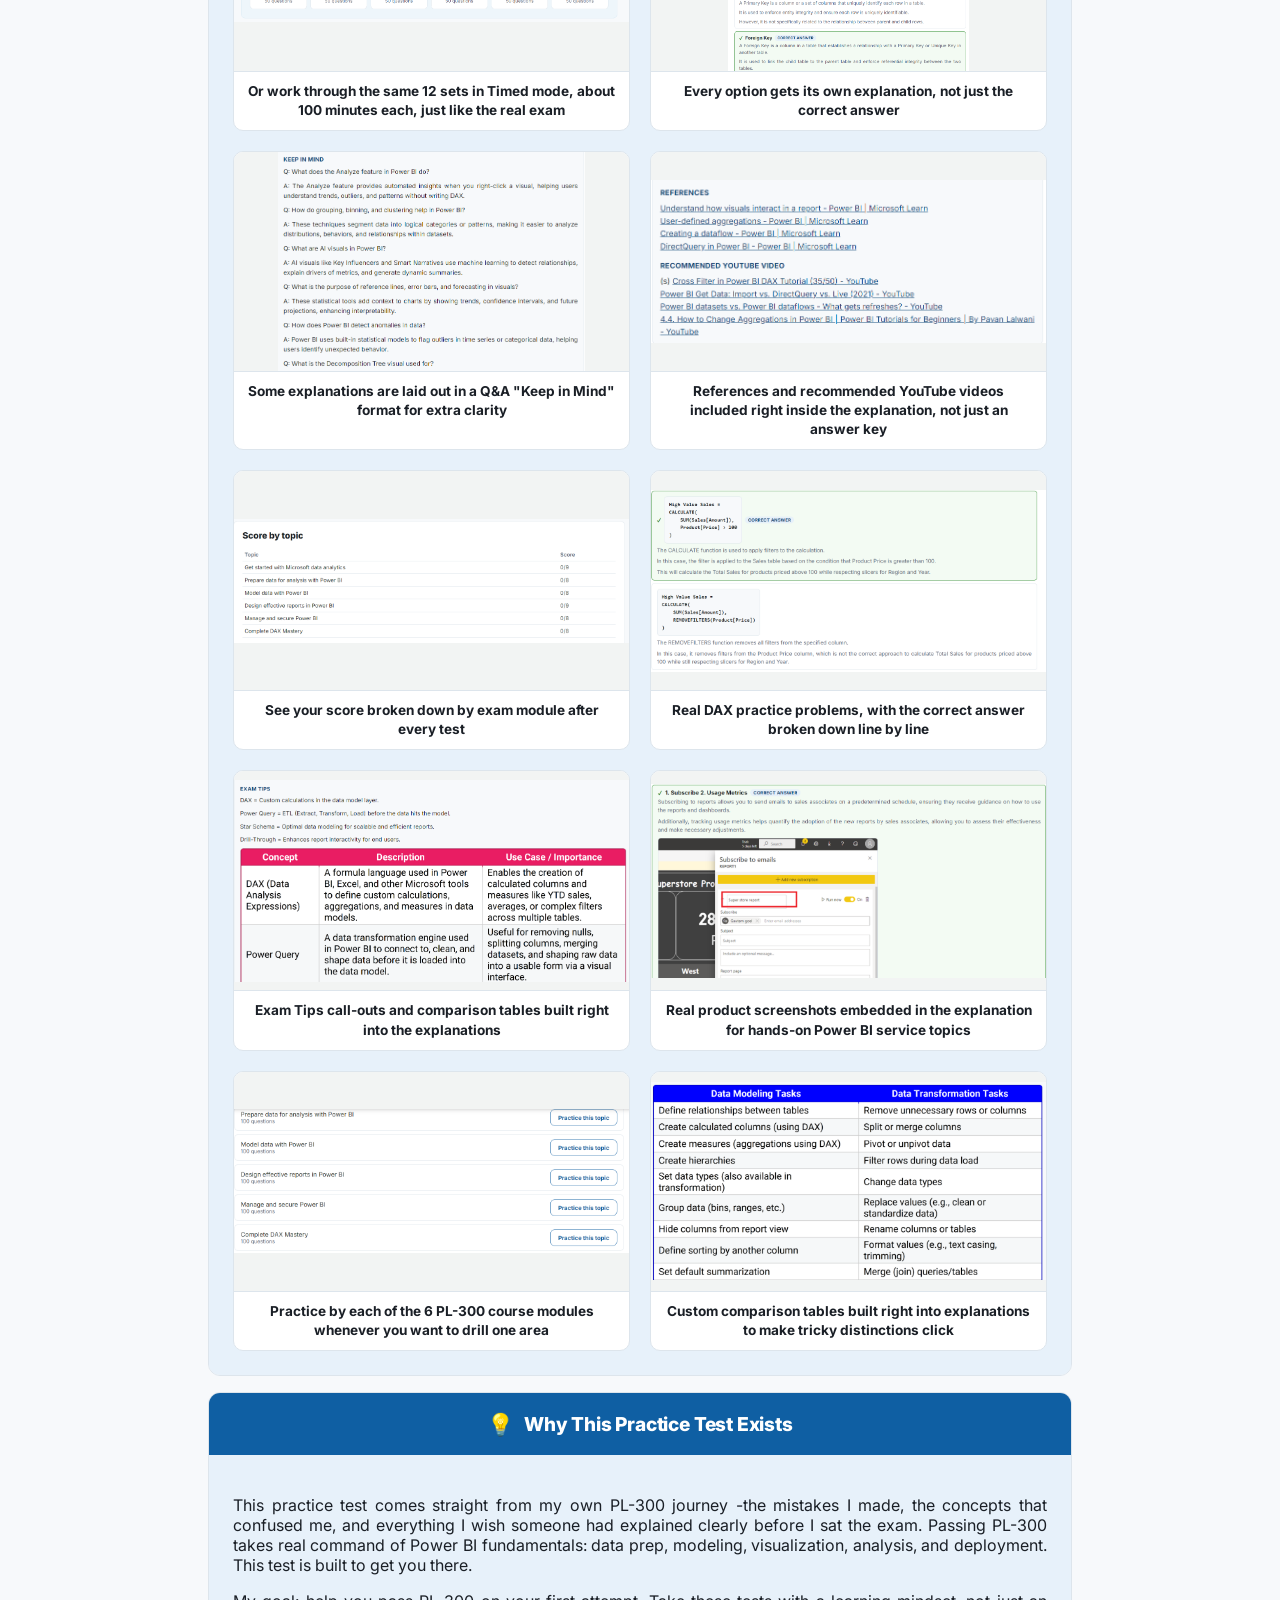
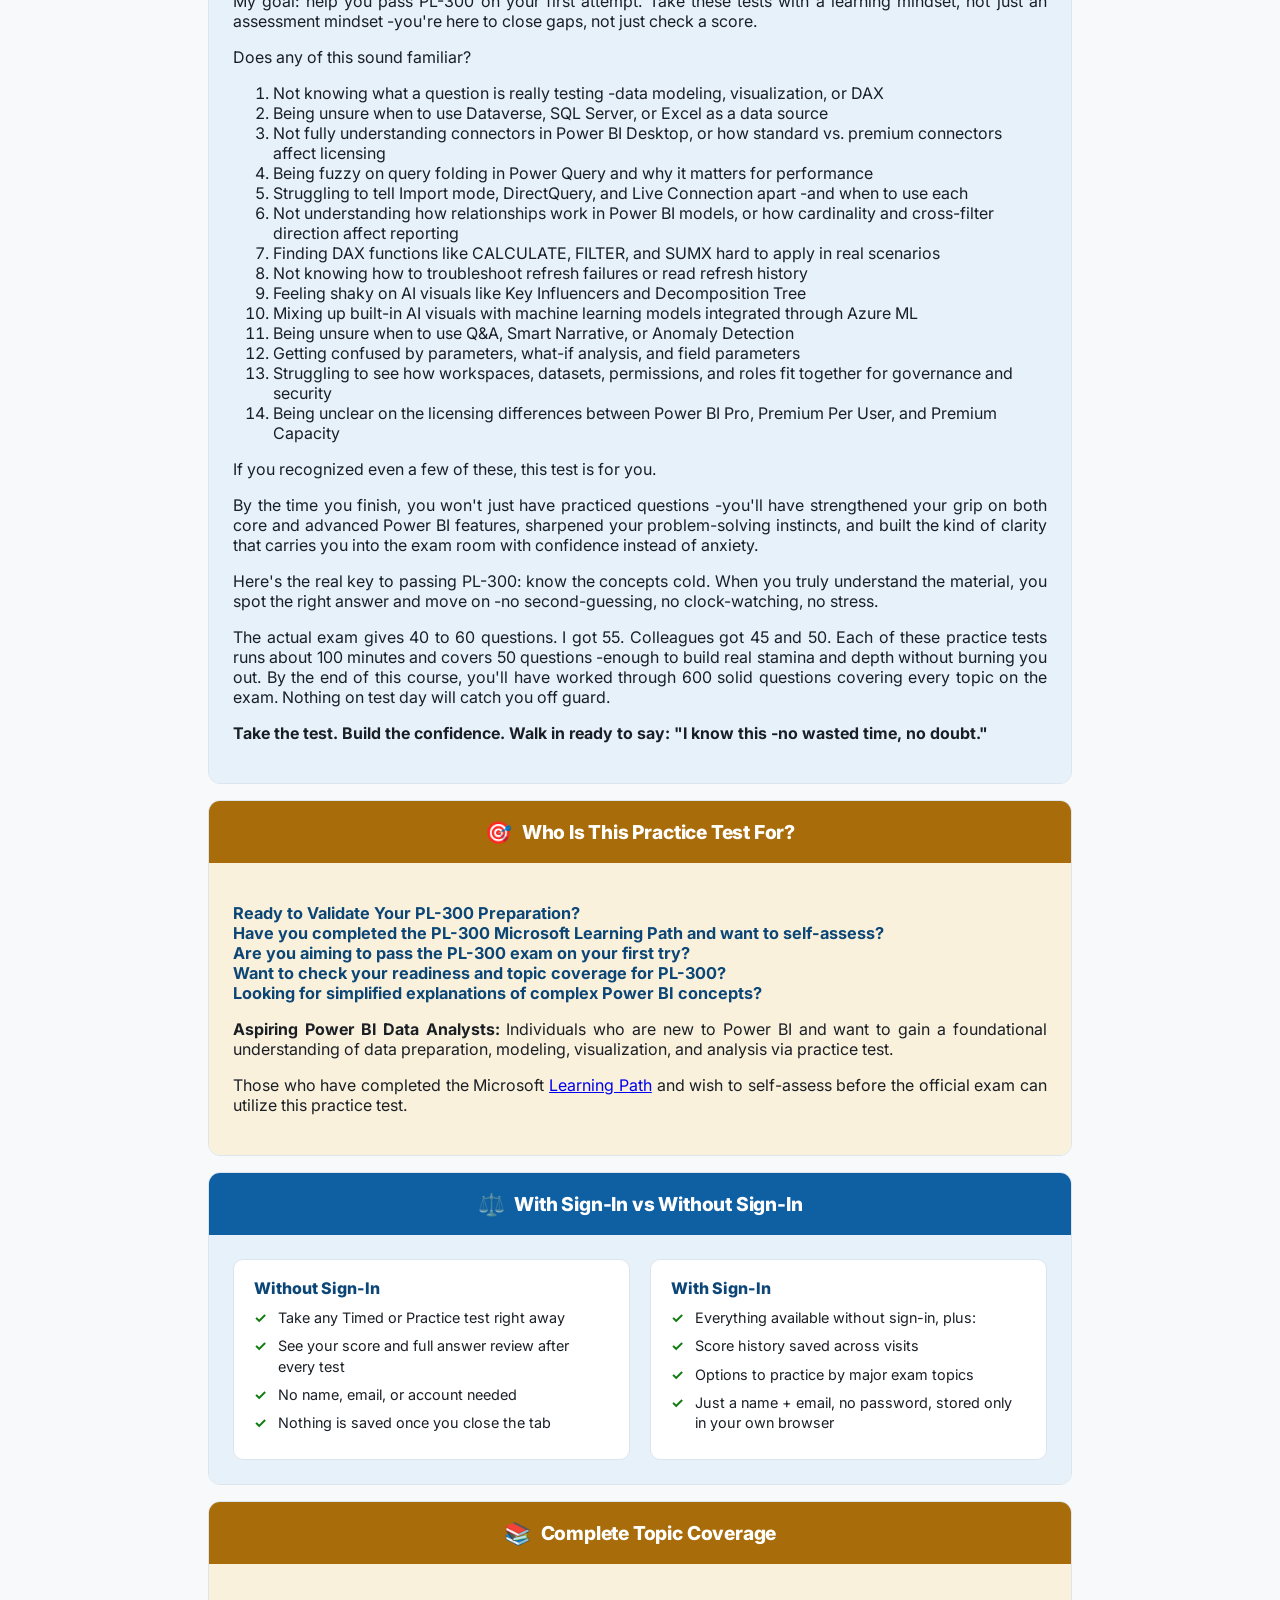
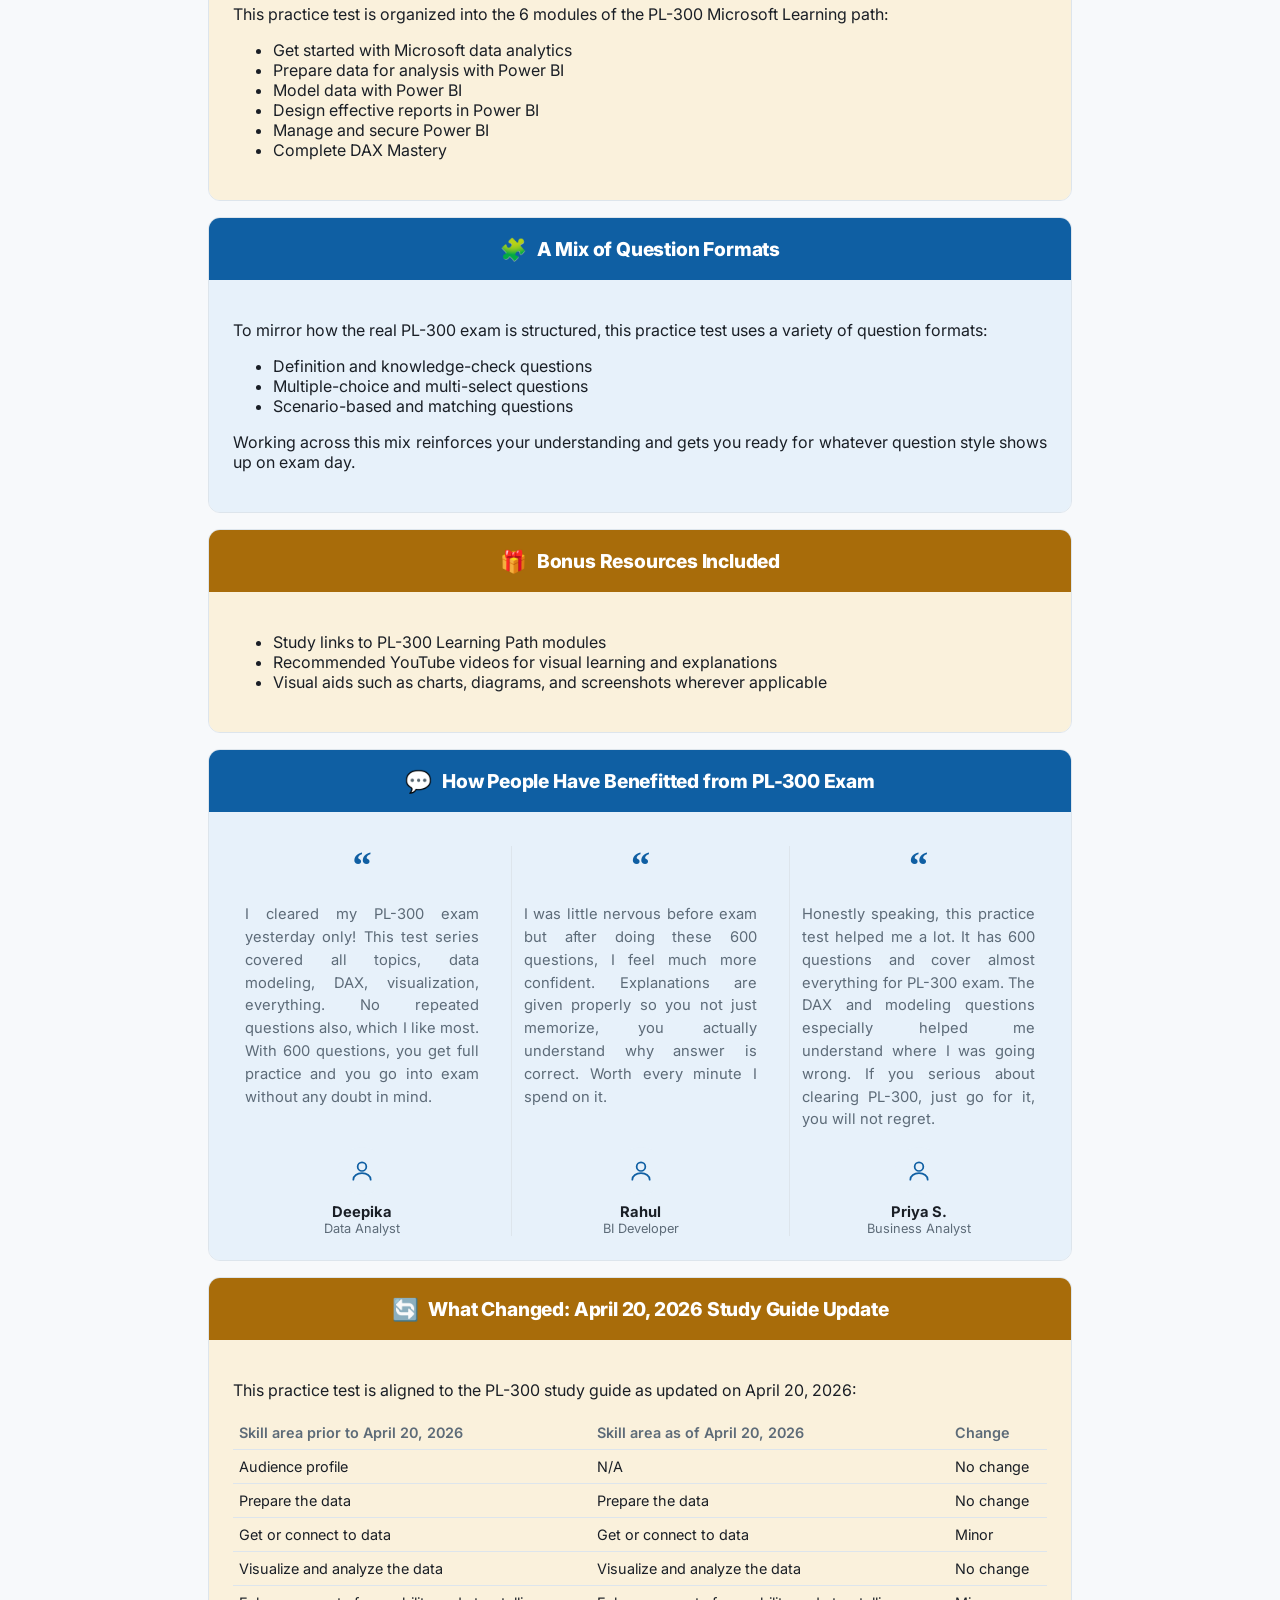
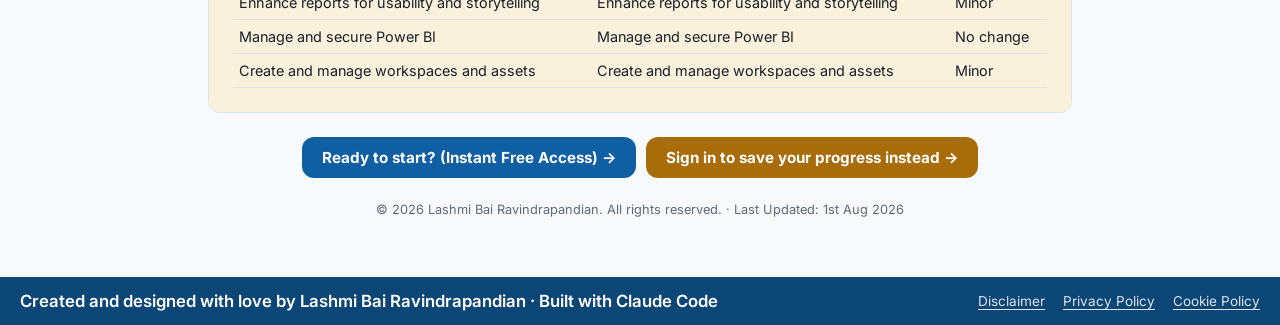
==== commit dc2ff366: "Shorten Reliability and Safety card text in Responsible AI section Cache bumped to v88.  Co-Authored" ====
--- a/index.html
+++ b/index.html
@@ -205,7 +205,7 @@
             </div>
             <div class="feature-card-item">
               <div class="fci-title">Reliability and Safety</div>
-              <div class="fci-desc">Answers and explanations were fact-checked against Microsoft Learn. Wrong answers, outdated terms and dead links were fixed, and third-party blog links were replaced with official sources.</div>
+              <div class="fci-desc">Answers and explanations were fact-checked against Microsoft Learn.</div>
             </div>
             <div class="feature-card-item">
               <div class="fci-title">Bias</div>
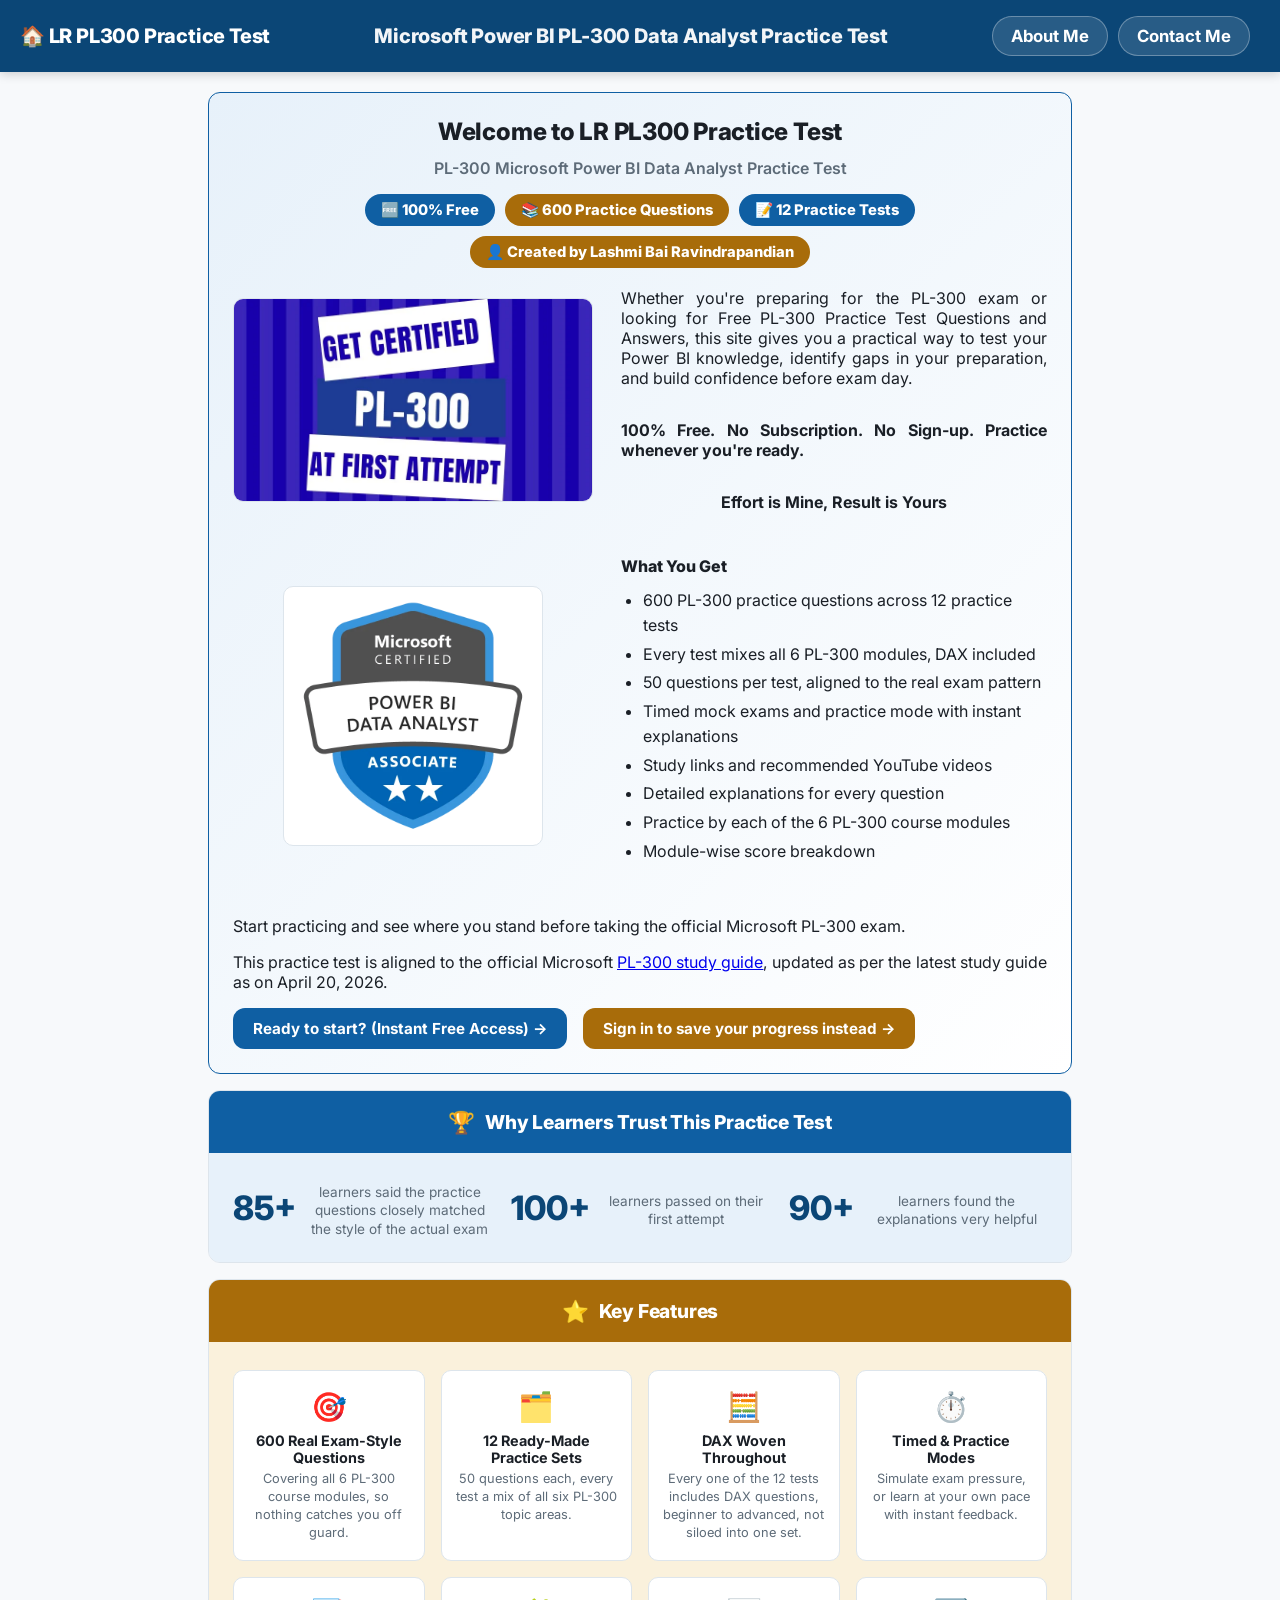
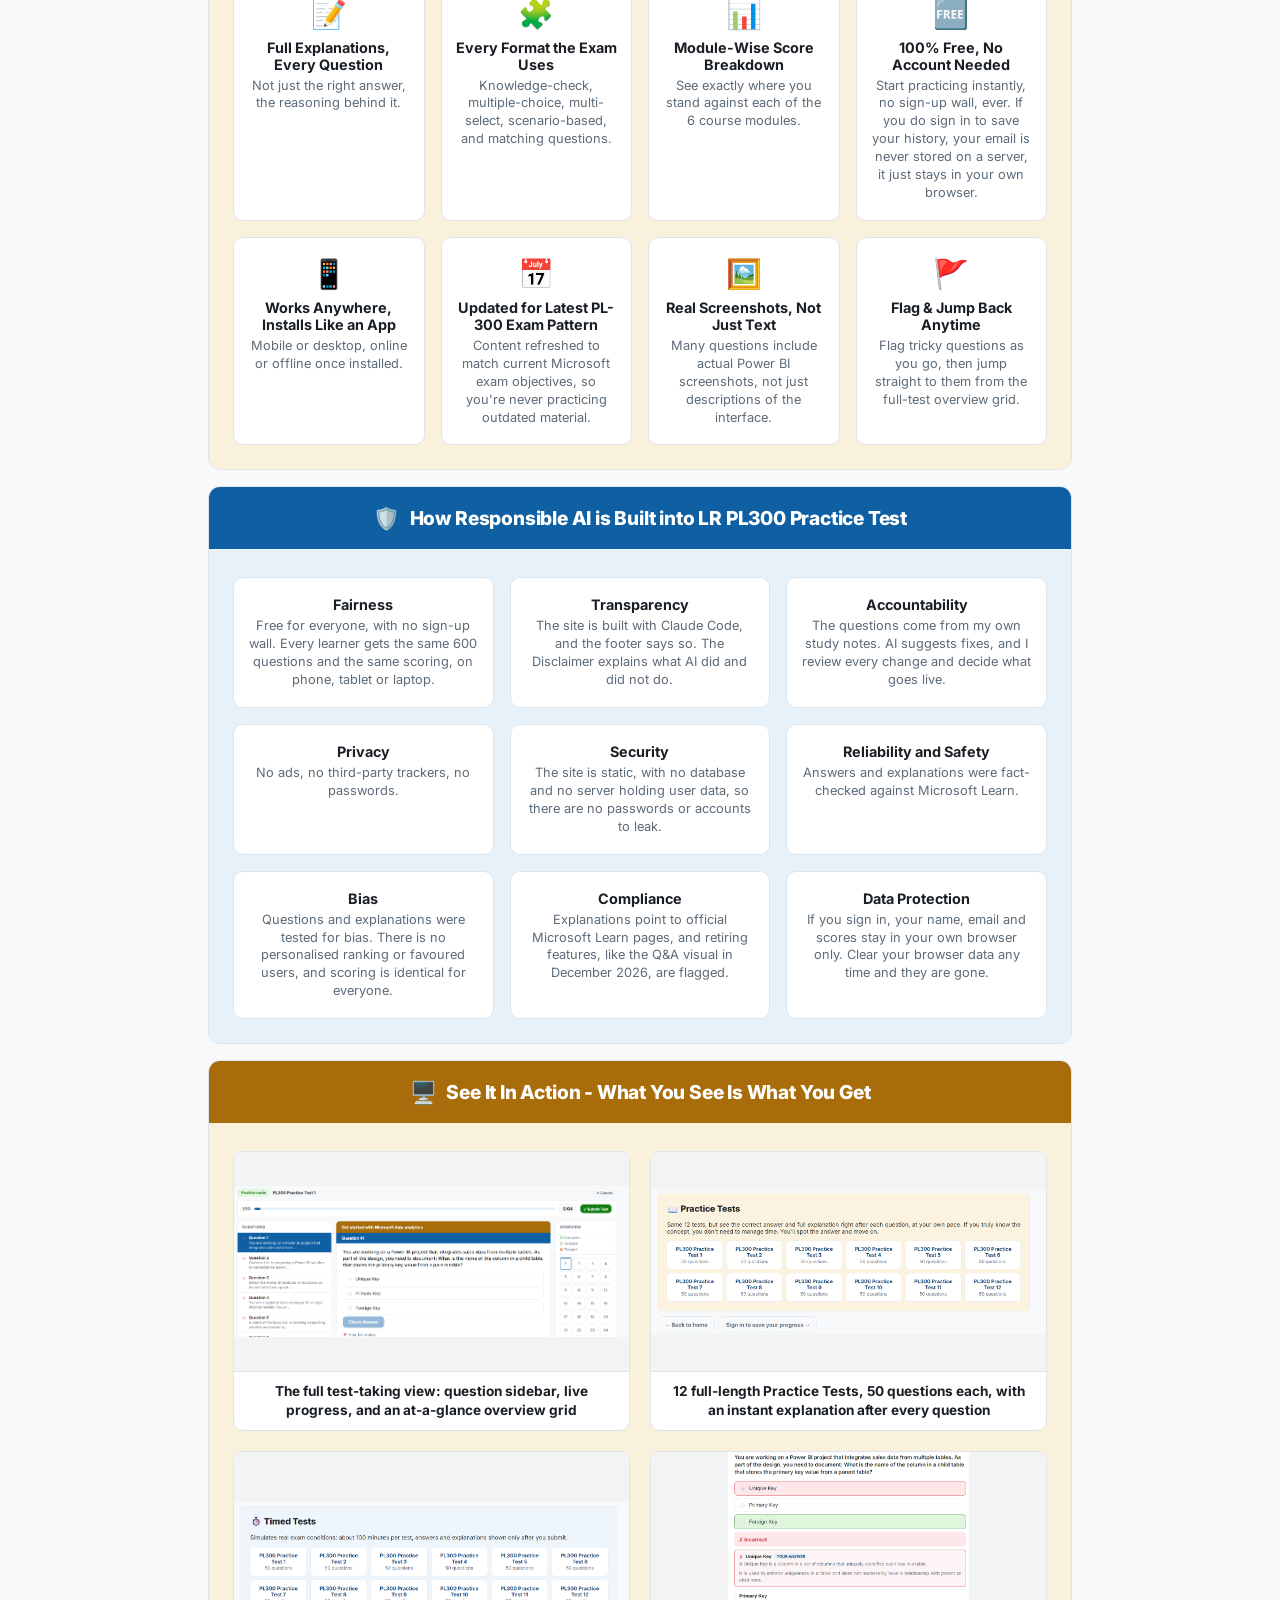
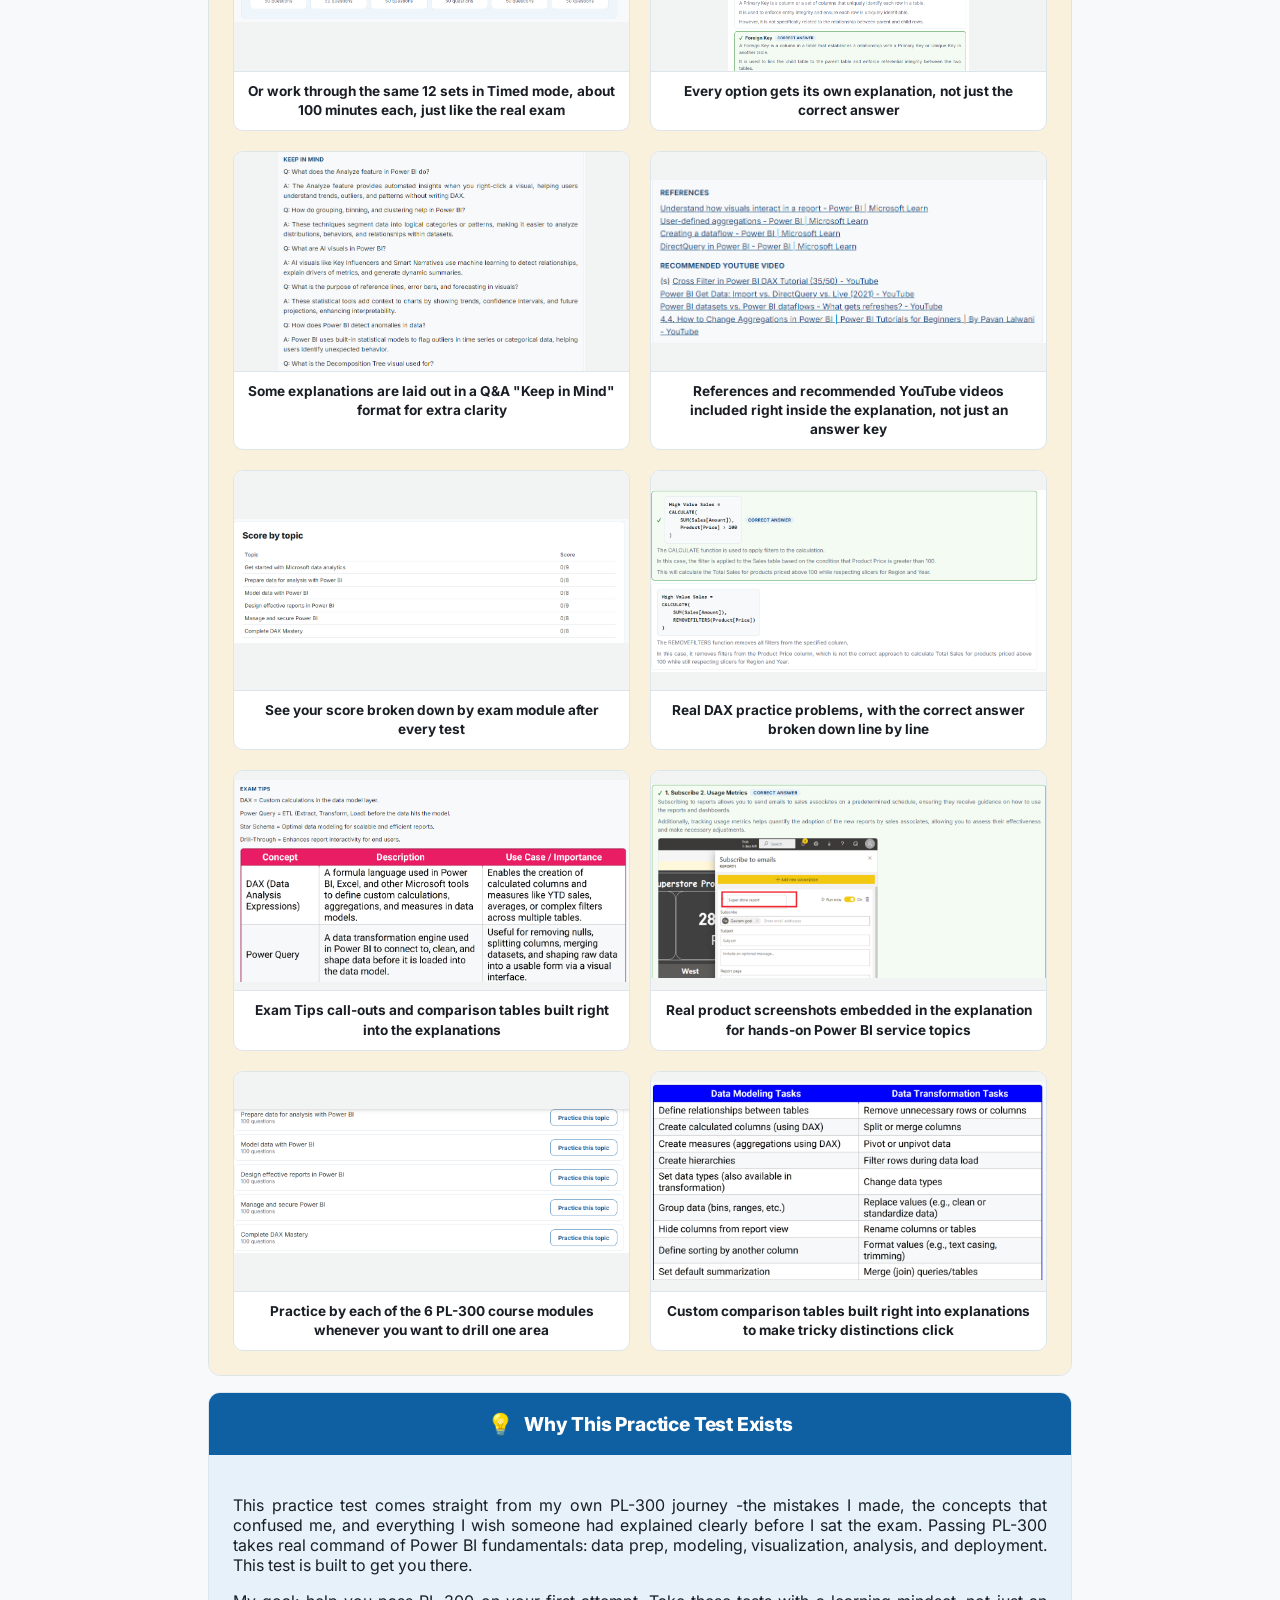
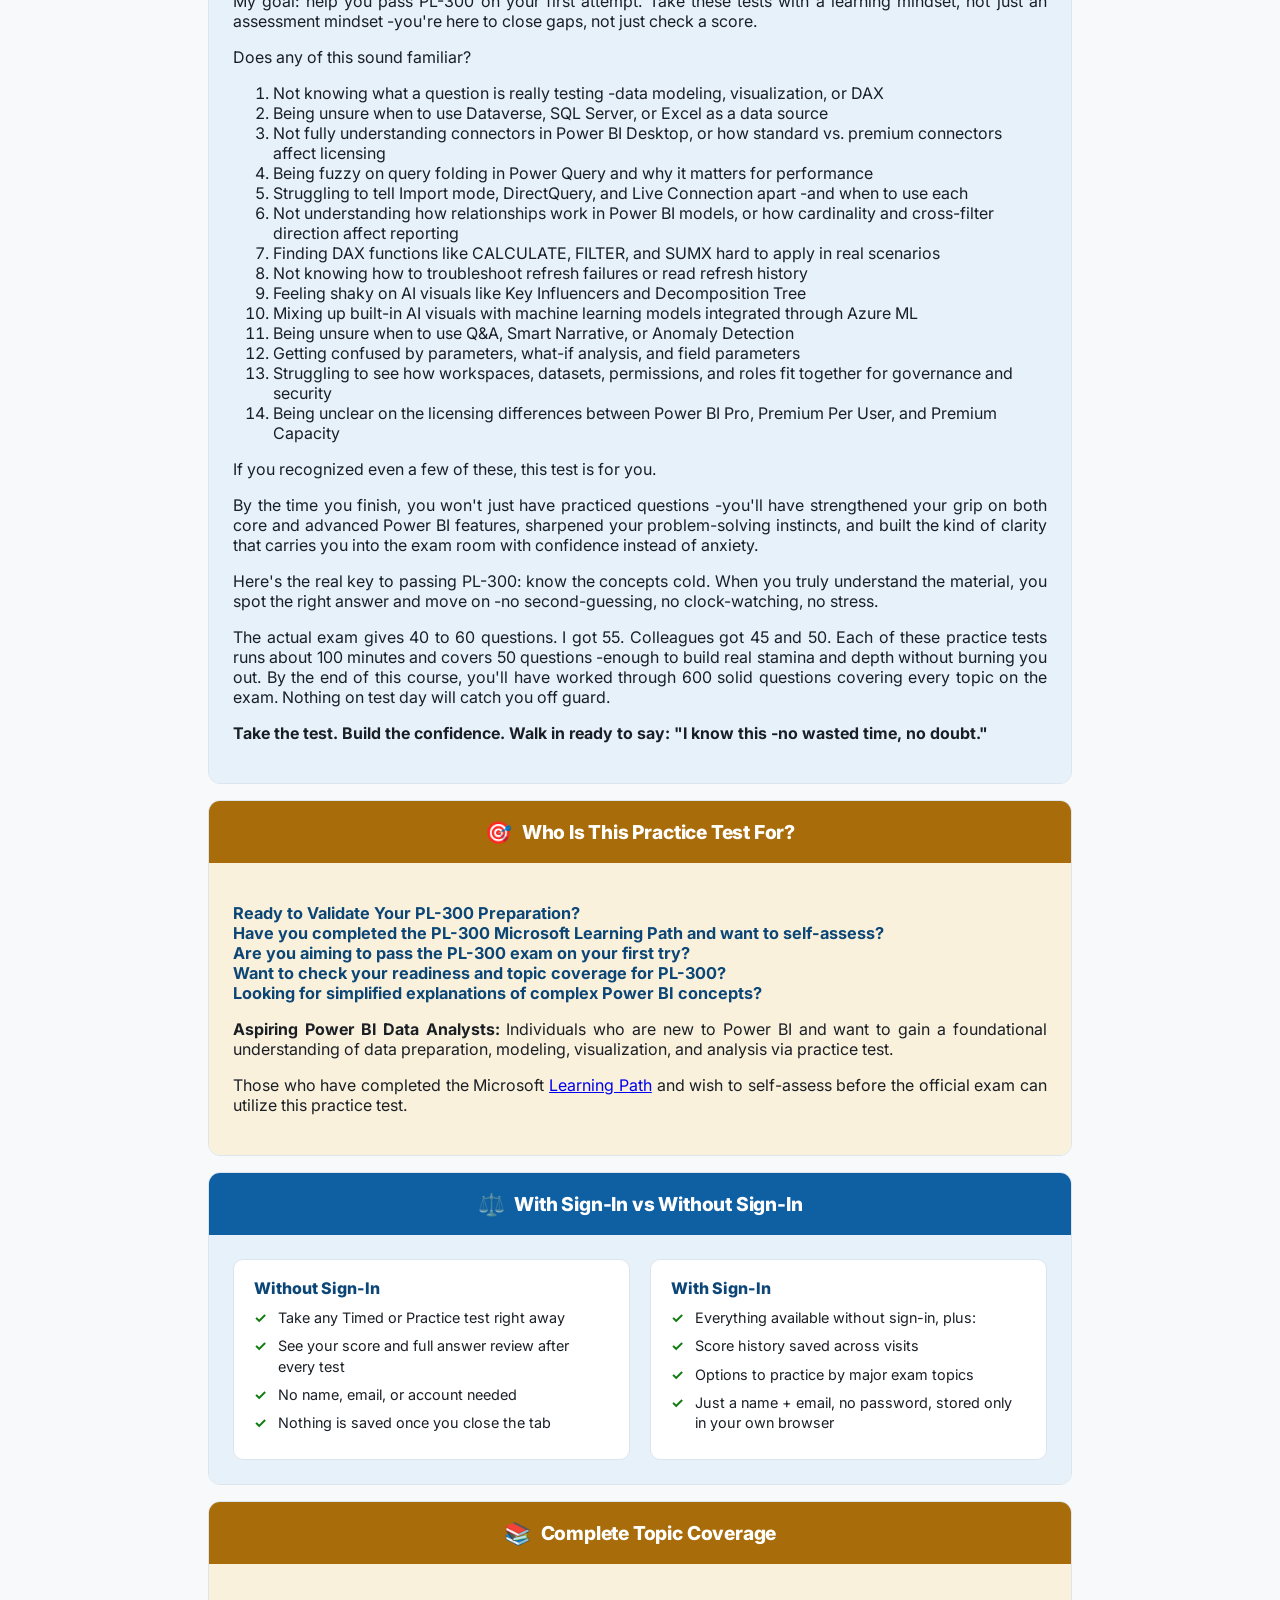
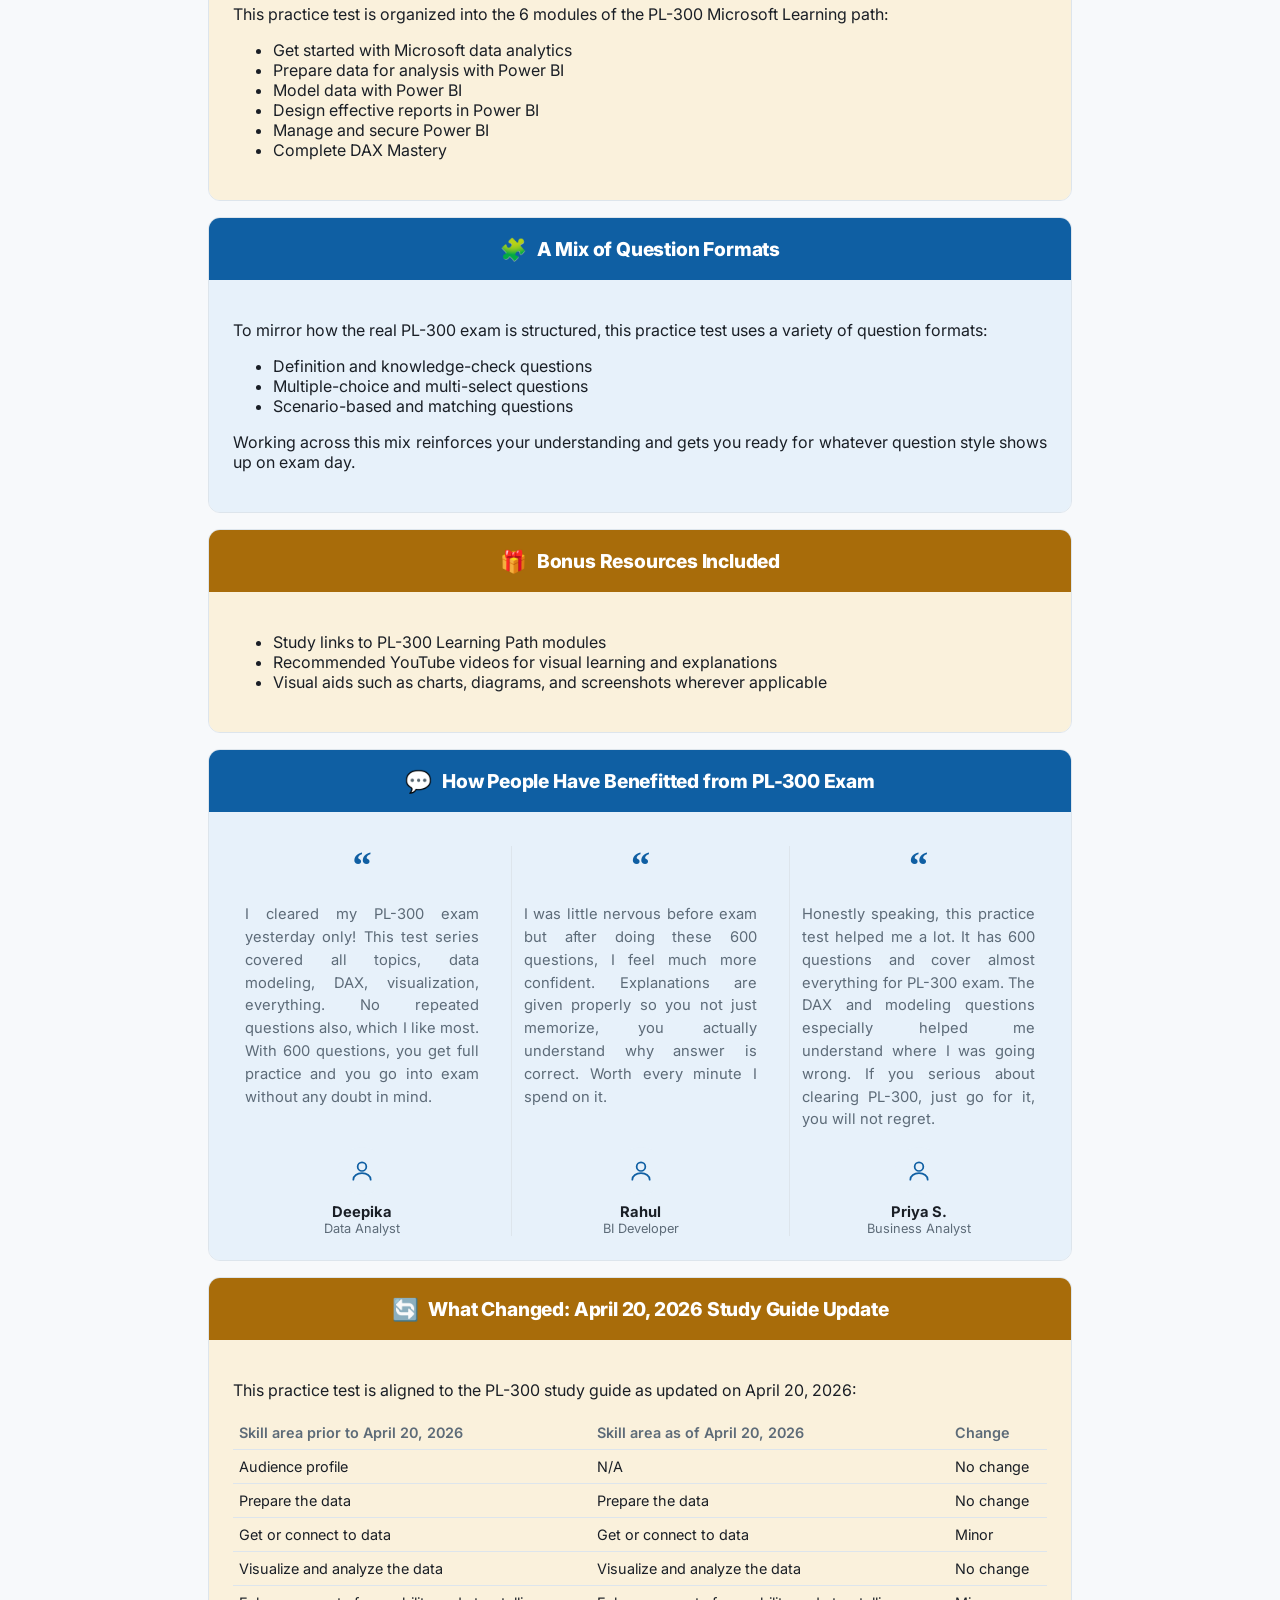
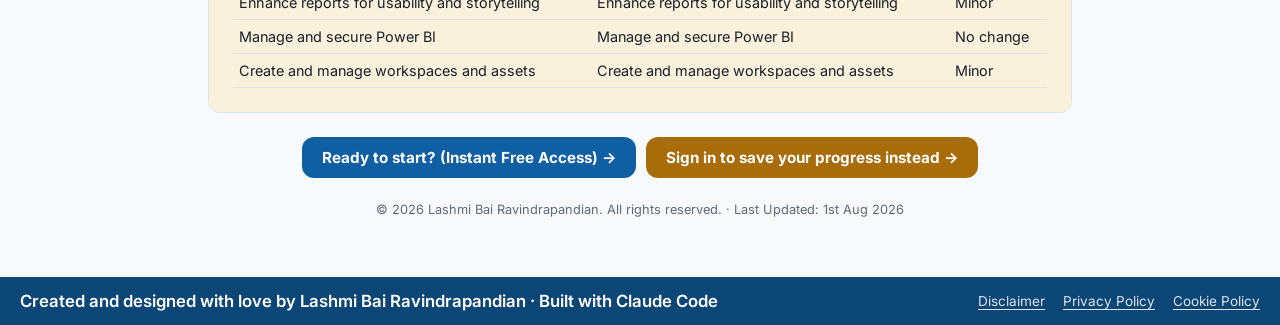
==== commit 730ef01e: "Use alternating theme colours for Responsible AI section heading Drop the separate green pair-c colo" ====
--- a/index.html
+++ b/index.html
@@ -179,7 +179,7 @@
         </div>
       </div>
 
-      <div class="split-card pair-c">
+      <div class="split-card pair-a">
         <div class="split-head"><span class="split-icon">🛡️</span> How Responsible AI is Built into LR PL300 Practice Test</div>
         <div class="split-body">
           <div class="rai-grid">
@@ -223,7 +223,7 @@
         </div>
       </div>
 
-      <div class="split-card pair-a">
+      <div class="split-card pair-b">
         <div class="split-head"><span class="split-icon">🖥️</span> See It In Action - What You See Is What You Get</div>
         <div class="split-body">
           <div class="screenshot-grid">
--- a/style.css
+++ b/style.css
@@ -189,9 +189,7 @@
 @media (max-width: 900px) { .feature-grid { grid-template-columns: repeat(2, 1fr); } }
 @media (max-width: 480px) { .feature-grid { grid-template-columns: 1fr; } }
 
-/* Responsible AI section: third colour pair, 3-column grid of principle + description cards */
-.pair-c .split-head { background: #2f7d4f; }
-.pair-c .split-body { background: #e8f5ec; }
+/* Responsible AI section: 3-column grid of principle + description cards */
 .rai-grid { display: grid; grid-template-columns: repeat(3, 1fr); gap: 16px; margin-top: 4px; }
 @media (max-width: 900px) { .rai-grid { grid-template-columns: repeat(2, 1fr); } }
 @media (max-width: 480px) { .rai-grid { grid-template-columns: 1fr; } }
